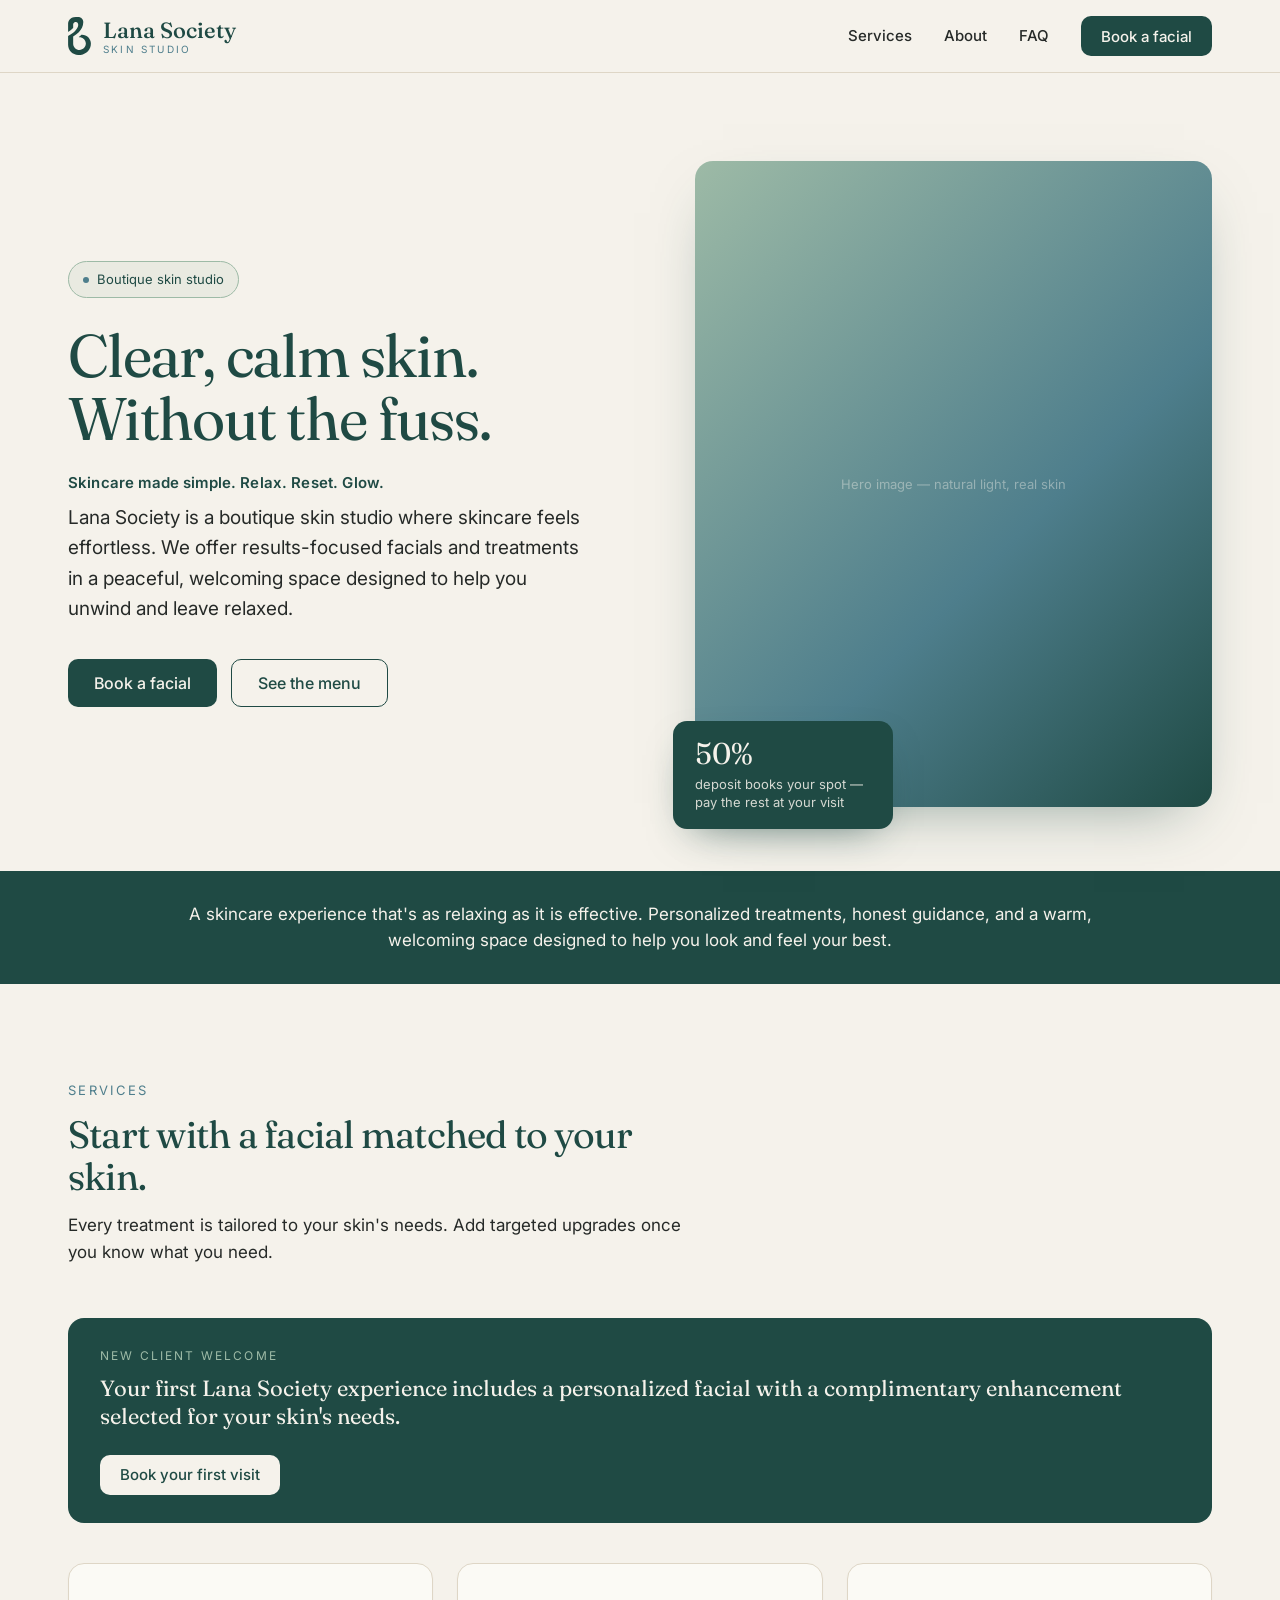
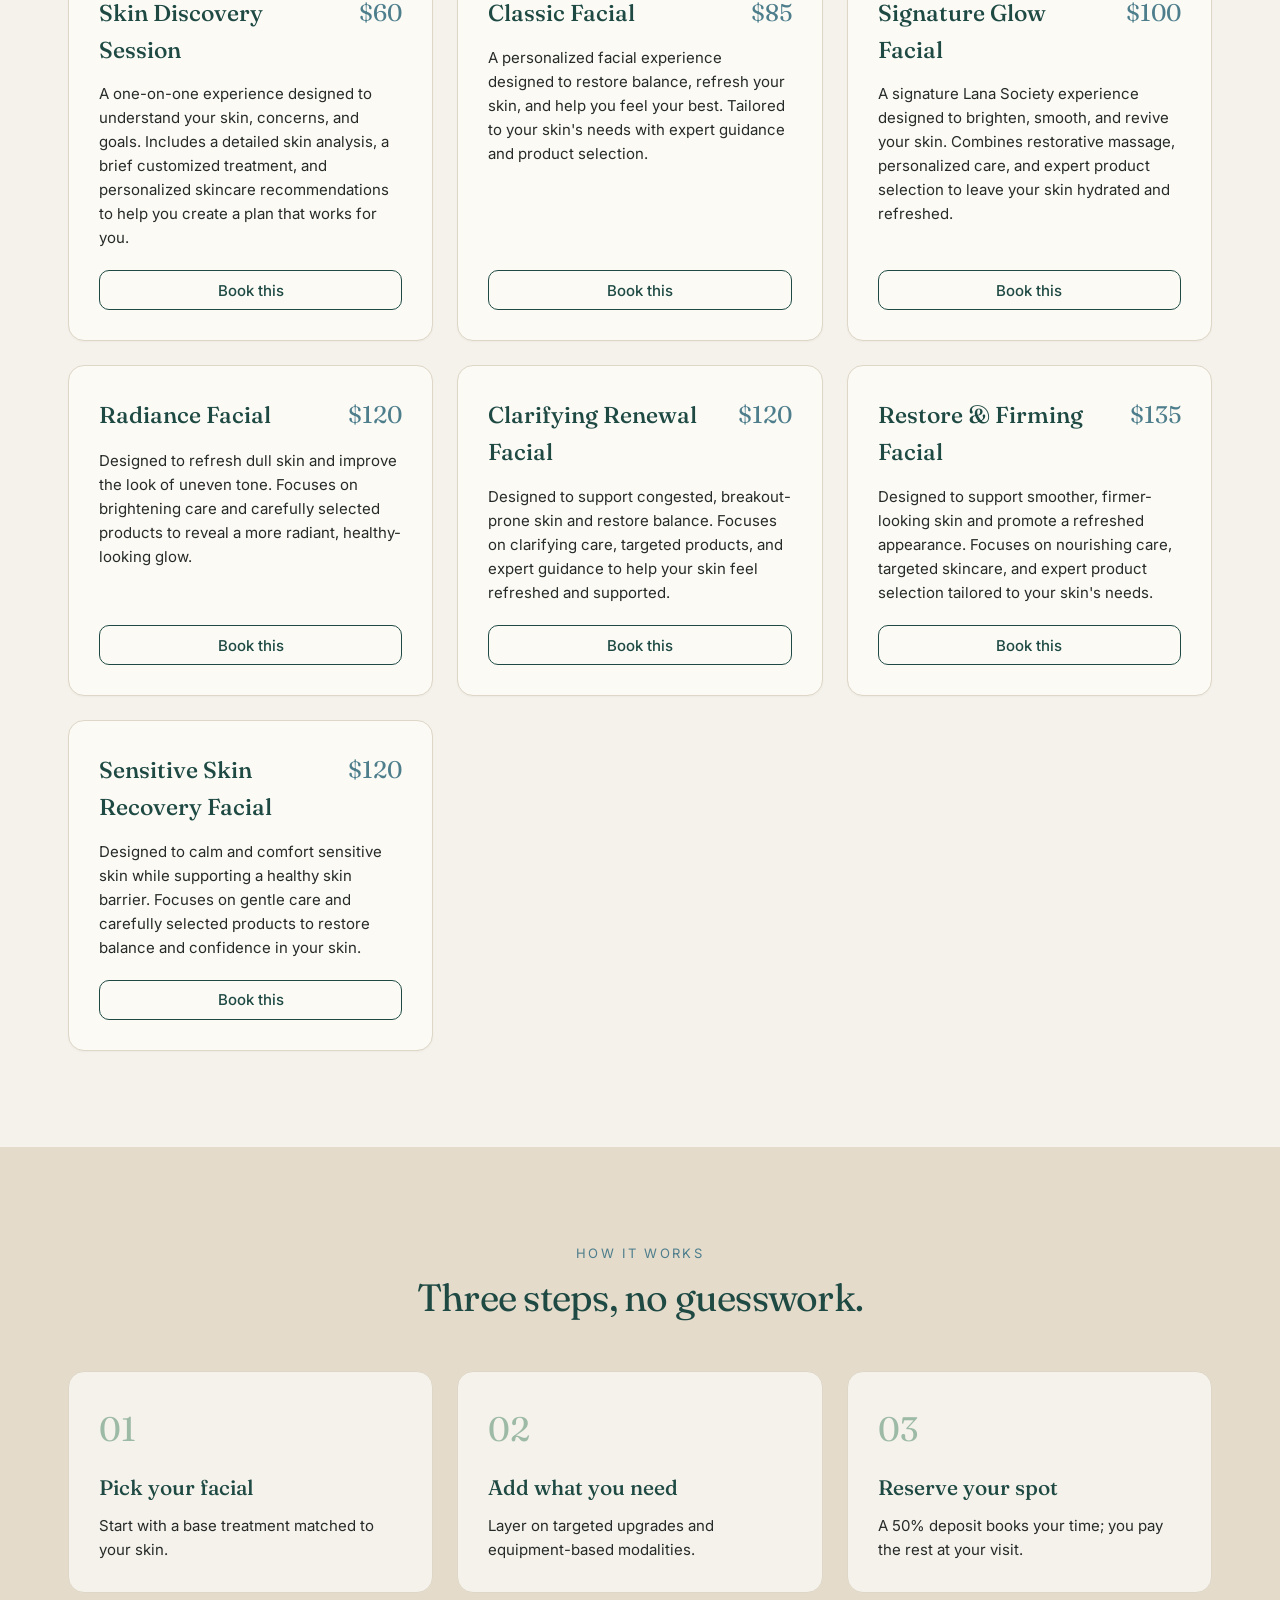
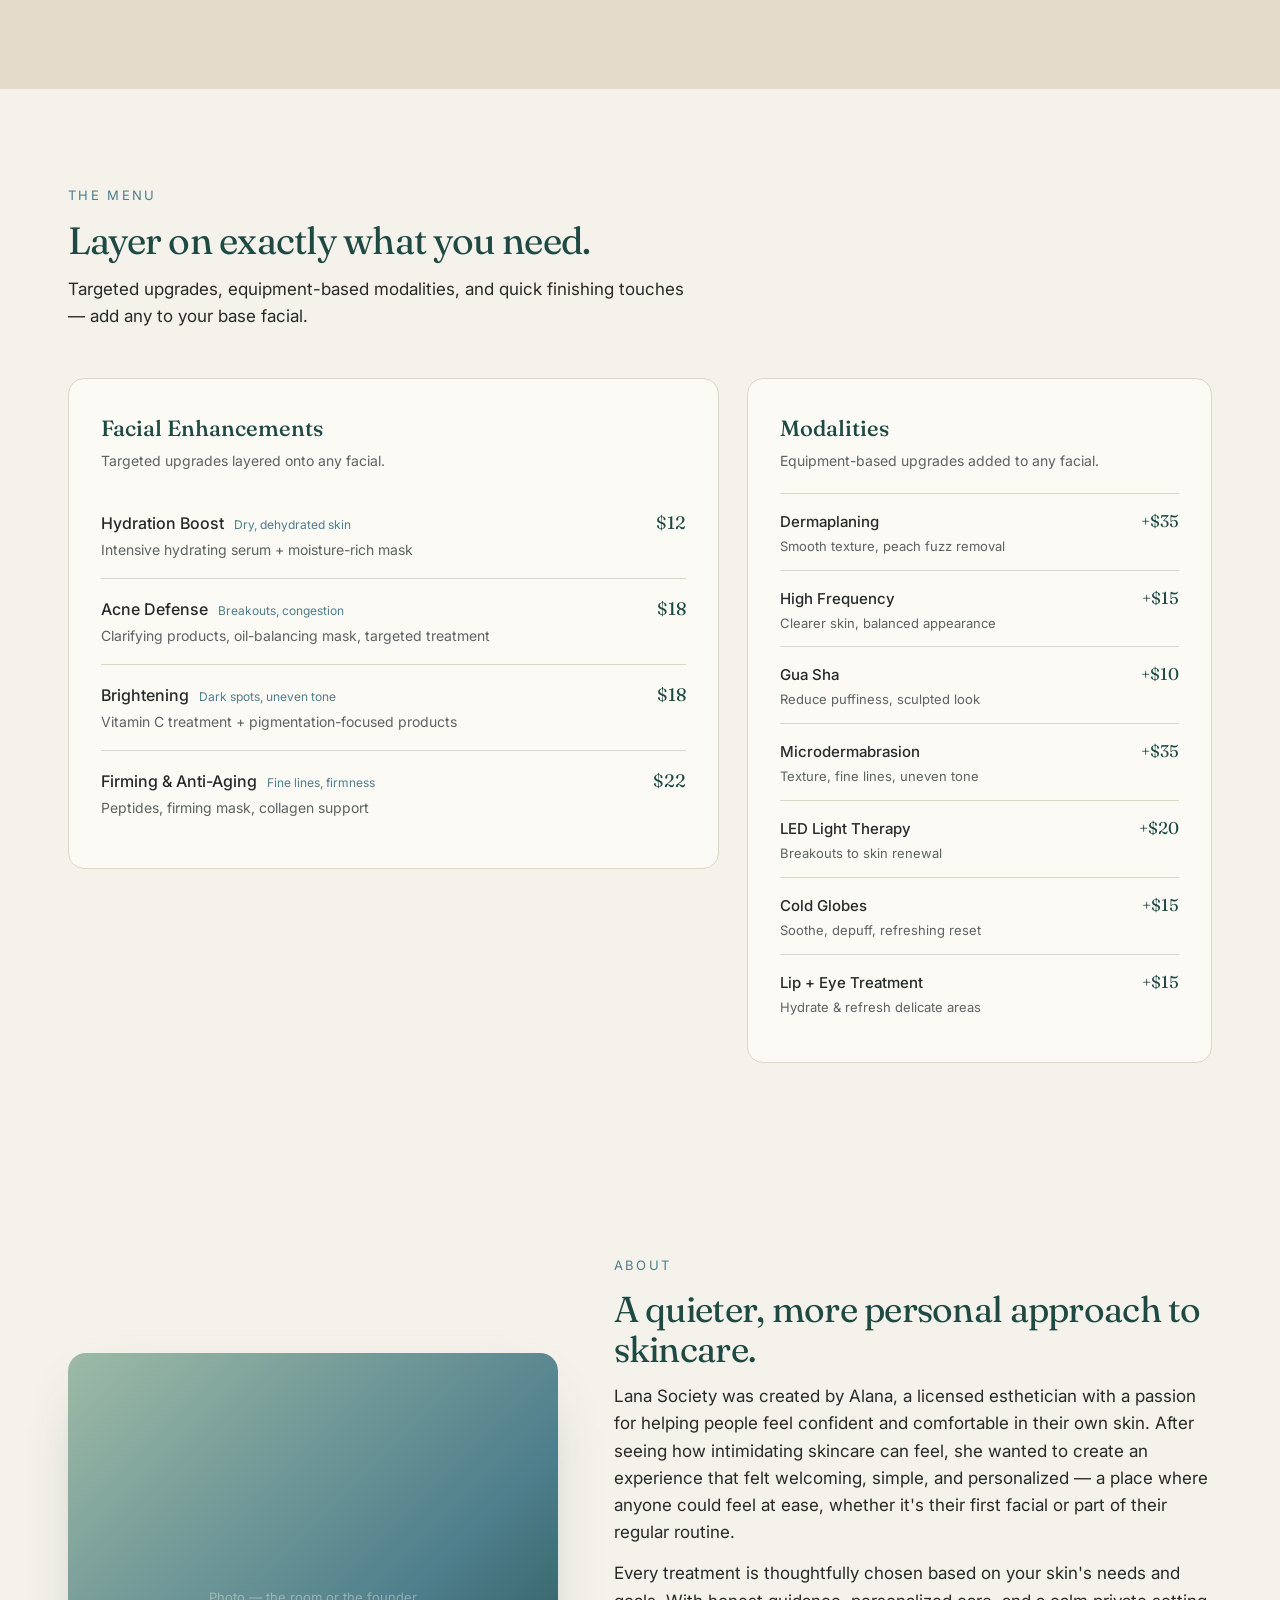
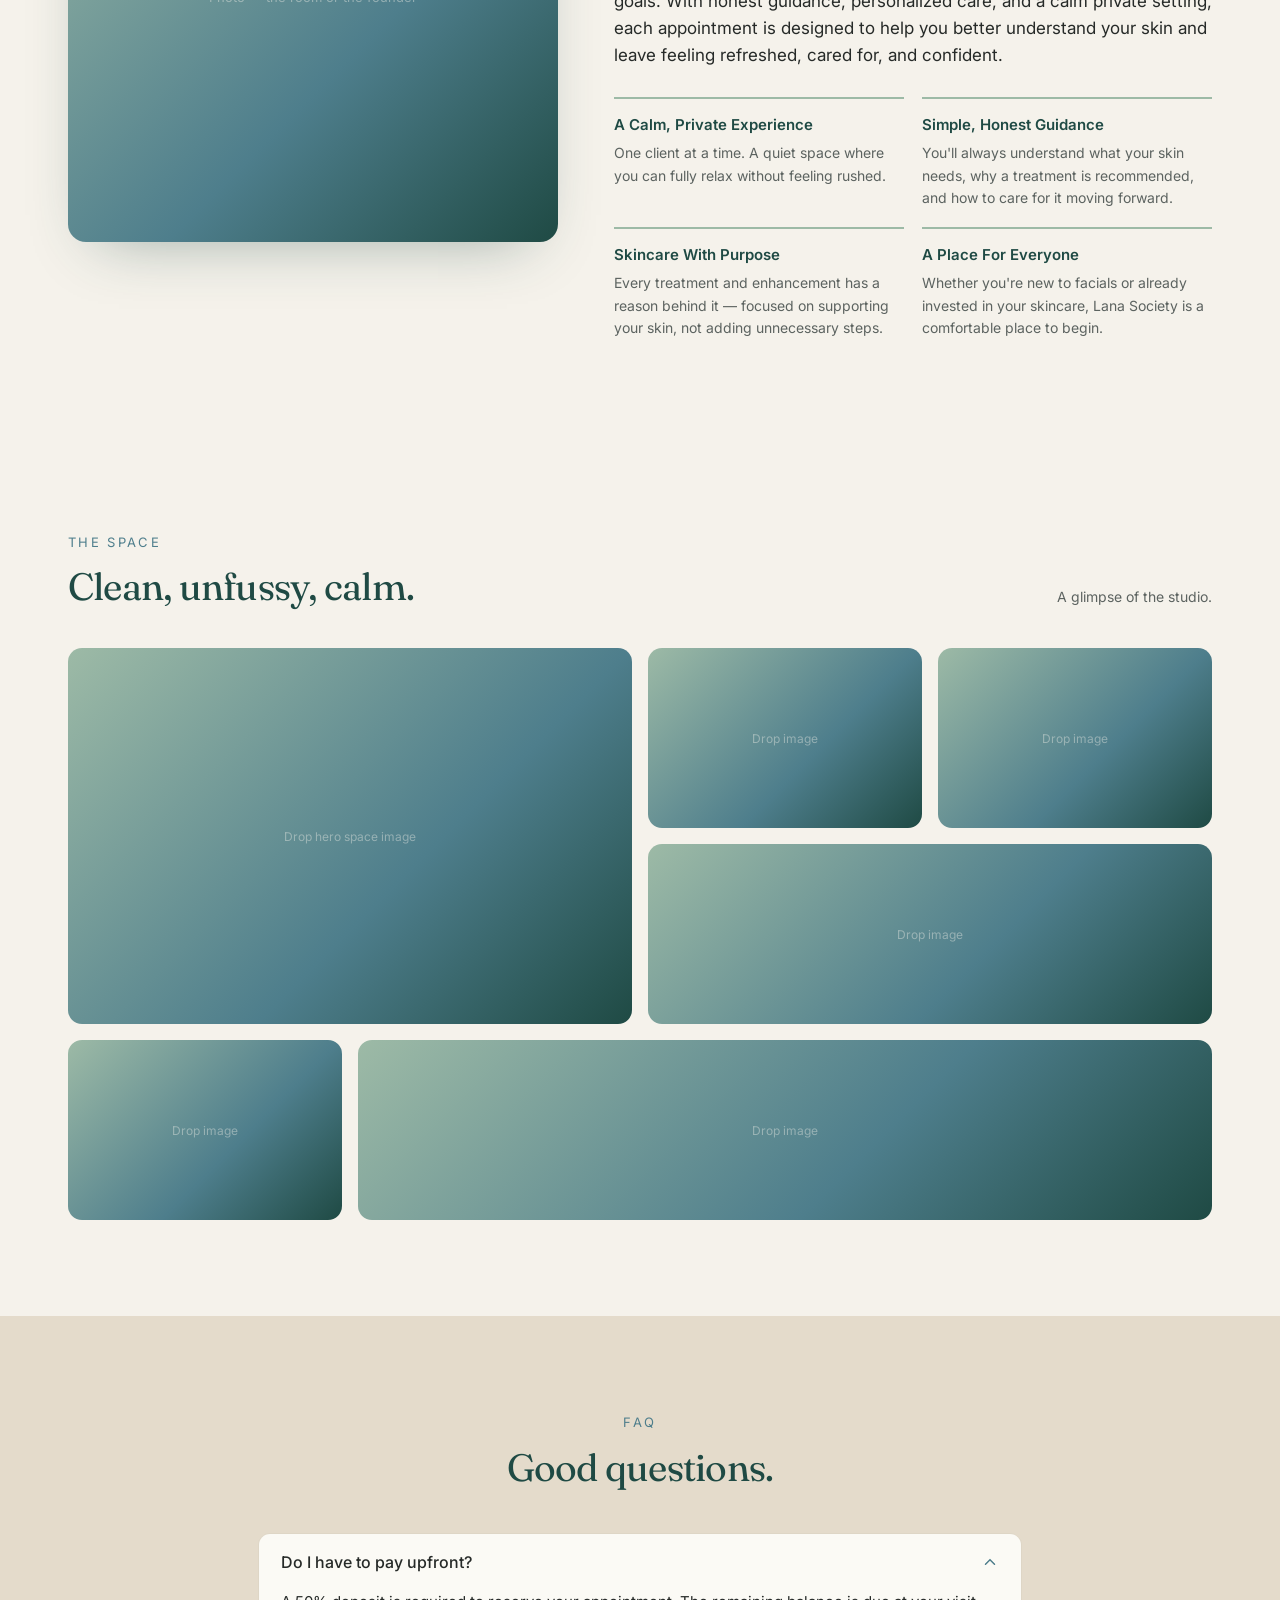
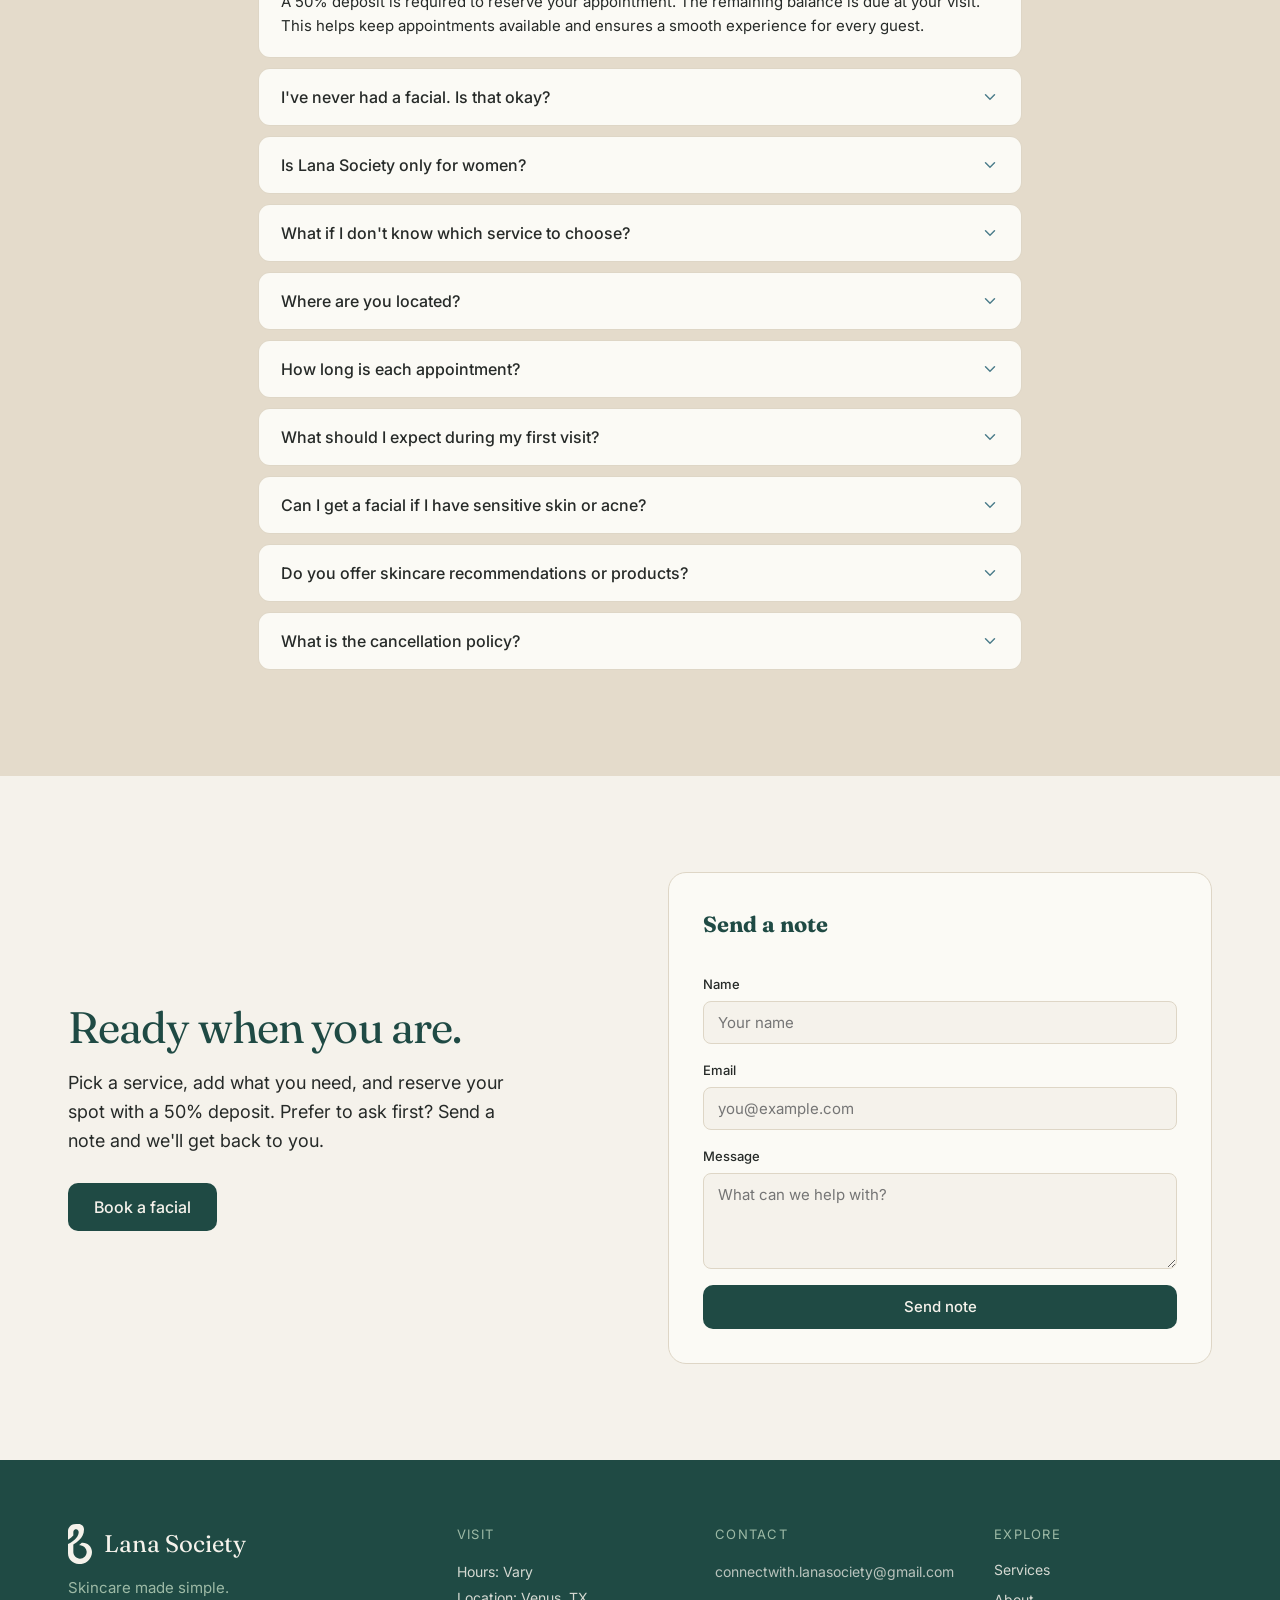
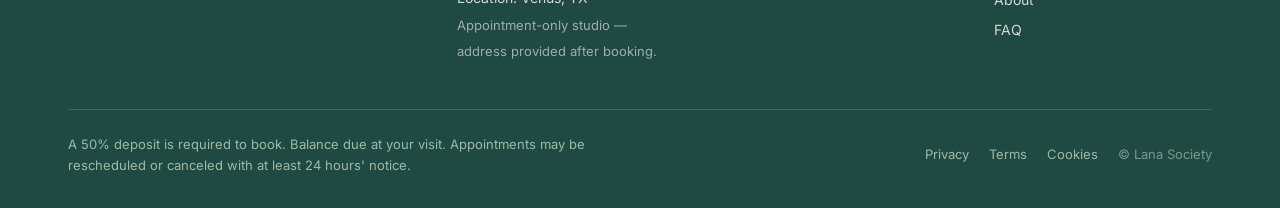
==== index.html @ 804c17ec "Remove all placeholder content and areas-we-serve section - Remove testimonials section (no real quo" ====
<!DOCTYPE html>
<html lang="en">
<head>
  <meta charset="utf-8">
  <meta name="viewport" content="width=device-width, initial-scale=1">
  <title>Lana Society — Skin Studio | Dallas, Waxahachie, Cedar Hill TX</title>
  <meta name="description" content="Boutique skin studio serving Dallas, Waxahachie, Duncanville, Cedar Hill, Midlothian and surrounding DFW communities. Straightforward facials and results-driven treatments in a calm, welcoming space.">
  <link rel="canonical" href="https://lanasociety.vercel.app/">

  <!-- Open Graph -->
  <meta property="og:type" content="website">
  <meta property="og:url" content="https://lanasociety.vercel.app/">
  <meta property="og:title" content="Lana Society — Skin Studio | Dallas · Waxahachie · Cedar Hill TX">
  <meta property="og:description" content="Boutique skin studio serving Dallas, Waxahachie, Duncanville, Cedar Hill, Midlothian and surrounding DFW communities. Straightforward facials and results-driven treatments.">
  <meta property="og:site_name" content="Lana Society">
  <meta property="og:locale" content="en_US">

  <!-- Twitter Card -->
  <meta name="twitter:card" content="summary">
  <meta name="twitter:title" content="Lana Society — Skin Studio | Dallas · Waxahachie TX">
  <meta name="twitter:description" content="Boutique skin studio serving Dallas, Waxahachie, Duncanville, Cedar Hill, Midlothian and surrounding DFW communities.">

  <!-- Geo -->
  <meta name="geo.region" content="US-TX">
  <meta name="geo.placename" content="Waxahachie, Texas">
  <meta name="geo.position" content="32.3868;-96.8486">
  <meta name="ICBM" content="32.3868, -96.8486">

  <!-- Local Business JSON-LD -->
  <script type="application/ld+json">
  {
    "@context": "https://schema.org",
    "@type": "BeautySalon",
    "name": "Lana Society",
    "description": "Boutique skin studio offering facials and results-driven skincare treatments.",
    "url": "https://lanasociety.vercel.app/",
    "image": "https://lanasociety.vercel.app/",
    "priceRange": "$$",
    "currenciesAccepted": "USD",
    "paymentAccepted": "Credit Card, Debit Card",
    "address": {
      "@type": "PostalAddress",
      "addressRegion": "TX",
      "addressCountry": "US"
    },
    "areaServed": [
      {"@type": "City", "name": "Waxahachie", "addressRegion": "TX"},
      {"@type": "City", "name": "Dallas", "addressRegion": "TX"},
      {"@type": "City", "name": "Duncanville", "addressRegion": "TX"},
      {"@type": "City", "name": "Cedar Hill", "addressRegion": "TX"},
      {"@type": "City", "name": "Midlothian", "addressRegion": "TX"},
      {"@type": "City", "name": "DeSoto", "addressRegion": "TX"},
      {"@type": "City", "name": "Lancaster", "addressRegion": "TX"},
      {"@type": "City", "name": "Mansfield", "addressRegion": "TX"},
      {"@type": "City", "name": "Ovilla", "addressRegion": "TX"},
      {"@type": "City", "name": "Maypearl", "addressRegion": "TX"},
      {"@type": "City", "name": "Ennis", "addressRegion": "TX"},
      {"@type": "City", "name": "Red Oak", "addressRegion": "TX"},
      {"@type": "City", "name": "Glenn Heights", "addressRegion": "TX"},
      {"@type": "City", "name": "Italy", "addressRegion": "TX"}
    ],
    "serviceType": [
      "Facial",
      "Chemical Peel",
      "Microneedling",
      "LED Light Therapy",
      "Dermaplaning",
      "Skincare Consultation"
    ]
  }
  </script>
  <link rel="icon" type="image/svg+xml" href="data:image/svg+xml,%3Csvg xmlns='http://www.w3.org/2000/svg' viewBox='0 0 72 120'%3E%3Cpath fill-rule='evenodd' clip-rule='evenodd' d='M44 56C43.4338 56 42.8738 56.0213 42.3164 56.0569C41.8978 56.0836 41.5058 56.2693 41.2071 56.5653C39.0702 58.6773 36.8018 60.6338 34.4684 62.44C33.7849 62.9698 34.1716 64.0658 35.0356 64.0231C36.3529 63.96 37.7049 64.0249 39.0809 64.2382C48.0996 65.6364 55.144 73.1396 55.9244 82.2338C56.9396 94.0747 47.6293 104 36 104C25.2996 104 16.5618 95.5964 16.0258 85.0293C16.0133 84.6871 16 84.3449 16 84V73.6684V61.4427C22.0284 57.9431 28.3067 53.5156 33.6916 48.0818C41.8551 39.8427 47.9609 29.288 48 16.1271C48.0258 7.26222 40.832 -0.00266593 31.9662 7.3389e-07C26.4098 0.00177851 21.712 0.432001 17.7733 1.09333C7.50578 2.81511 0 11.72 0 22.1298V46.0231C0 46.7262 0.778667 47.1591 1.368 46.7751C6.37511 43.5129 11.6036 39.464 15.7742 34.7573C15.9209 34.5929 16 34.3787 16 34.1582V24C16 22.8293 16.2578 21.7209 16.7093 20.7191C18.04 17.7671 21.1031 15.7636 24.6071 16.0222C28.8836 16.3387 32.0782 20.1253 31.9956 24.4133C31.9458 27.0169 31.4222 29.5236 30.5378 31.9262C27.9538 38.9467 22.2507 45.0649 16 50.0213C10.5004 54.3822 4.58489 57.8436 0 60.2311V69.1751V80V84V88C0 105.673 14.3271 120 32 120H36C37.3529 120 38.6862 119.919 40 119.773C57.9991 117.783 72 102.53 72 84C72 68.536 59.464 56 44 56' fill='%231F4A44'/%3E%3C/svg%3E">
  <link rel="apple-touch-icon" href="data:image/svg+xml,%3Csvg xmlns='http://www.w3.org/2000/svg' viewBox='0 0 72 120'%3E%3Cpath fill-rule='evenodd' clip-rule='evenodd' d='M44 56C43.4338 56 42.8738 56.0213 42.3164 56.0569C41.8978 56.0836 41.5058 56.2693 41.2071 56.5653C39.0702 58.6773 36.8018 60.6338 34.4684 62.44C33.7849 62.9698 34.1716 64.0658 35.0356 64.0231C36.3529 63.96 37.7049 64.0249 39.0809 64.2382C48.0996 65.6364 55.144 73.1396 55.9244 82.2338C56.9396 94.0747 47.6293 104 36 104C25.2996 104 16.5618 95.5964 16.0258 85.0293C16.0133 84.6871 16 84.3449 16 84V73.6684V61.4427C22.0284 57.9431 28.3067 53.5156 33.6916 48.0818C41.8551 39.8427 47.9609 29.288 48 16.1271C48.0258 7.26222 40.832 -0.00266593 31.9662 7.3389e-07C26.4098 0.00177851 21.712 0.432001 17.7733 1.09333C7.50578 2.81511 0 11.72 0 22.1298V46.0231C0 46.7262 0.778667 47.1591 1.368 46.7751C6.37511 43.5129 11.6036 39.464 15.7742 34.7573C15.9209 34.5929 16 34.3787 16 34.1582V24C16 22.8293 16.2578 21.7209 16.7093 20.7191C18.04 17.7671 21.1031 15.7636 24.6071 16.0222C28.8836 16.3387 32.0782 20.1253 31.9956 24.4133C31.9458 27.0169 31.4222 29.5236 30.5378 31.9262C27.9538 38.9467 22.2507 45.0649 16 50.0213C10.5004 54.3822 4.58489 57.8436 0 60.2311V69.1751V80V84V88C0 105.673 14.3271 120 32 120H36C37.3529 120 38.6862 119.919 40 119.773C57.9991 117.783 72 102.53 72 84C72 68.536 59.464 56 44 56' fill='%231F4A44'/%3E%3C/svg%3E">
  <link rel="preconnect" href="https://fonts.googleapis.com">
  <link rel="preconnect" href="https://fonts.gstatic.com" crossorigin>
  <link href="https://fonts.googleapis.com/css2?family=Fraunces:opsz,wght@9..144,400;9..144,500&family=Inter:wght@400;500;600&display=swap" rel="stylesheet">
  <style>
    :root {
      --pine: #1F4A44;
      --tide: #4E7E8C;
      --sage: #9DBAA6;
      --sand: #E4DBCB;
      --bone: #F5F2EB;
      --charcoal: #262A28;
      --muted: #ECE6D8;
      --muted-fg: #5C6360;
      --overlay: #FBFAF5;
      --border: #DED6C6;
      --font-serif: 'Fraunces', Georgia, serif;
    }
    *, *::before, *::after { box-sizing: border-box; }
    html { scroll-behavior: smooth; }
    html, body { margin: 0; padding: 0; }
    body {
      background: var(--bone);
      color: var(--charcoal);
      font-family: 'Inter', system-ui, sans-serif;
      -webkit-font-smoothing: antialiased;
      line-height: 1.6;
      overflow-x: hidden;
    }
    a { color: var(--tide); text-decoration: none; transition: color .15s; }
    a:hover { color: var(--pine); }
    ::selection { background: var(--sage); color: var(--pine); }
    img { max-width: 100%; }

    /* Reveal animation */
    .armed [data-reveal] {
      opacity: 0;
      transform: translateY(28px);
      transition: opacity .8s cubic-bezier(.4,0,.2,1), transform .8s cubic-bezier(.4,0,.2,1);
    }
    .armed [data-reveal].revealed { opacity: 1; transform: none; }
    @media (prefers-reduced-motion: reduce) {
      .armed [data-reveal] { opacity: 1 !important; transform: none !important; transition: none !important; }
    }

    /* Nav */
    #cv-nav {
      position: sticky; top: 0; z-index: 50;
      background: rgba(245,242,235,.88);
      backdrop-filter: blur(10px);
      -webkit-backdrop-filter: blur(10px);
      border-bottom: 1px solid var(--border);
      transition: box-shadow .3s;
    }
    #cv-nav nav {
      max-width: 1200px; margin: 0 auto;
      padding: 16px 28px;
      display: flex; align-items: center; justify-content: space-between; gap: 24px;
    }
    .nav-logo {
      display: flex; align-items: center; gap: 12px; color: var(--pine);
    }
    .nav-logo-text { display: flex; flex-direction: column; line-height: 1; }
    .nav-logo-name { font-family: var(--font-serif); font-weight: 500; font-size: 22px; color: var(--pine); }
    .nav-logo-sub { font-size: 10px; letter-spacing: .22em; text-transform: uppercase; color: var(--tide); margin-top: 3px; }
    .nav-links { display: flex; align-items: center; gap: 32px; }
    .nav-links a { color: var(--charcoal); font-size: 15px; font-weight: 500; }
    .nav-links a:hover { color: var(--pine); }
    .btn-burger {
      display: none; align-items: center; justify-content: center;
      width: 44px; height: 44px;
      background: transparent; border: 1px solid var(--border); border-radius: 10px;
      cursor: pointer; color: var(--pine);
    }
    #mobile-menu {
      display: none;
      border-top: 1px solid var(--border);
      background: var(--bone);
      padding: 16px 28px 24px;
      flex-direction: column; gap: 4px;
    }
    #mobile-menu.open { display: flex; }
    #mobile-menu a {
      color: var(--charcoal); font-size: 16px; font-weight: 500;
      padding: 12px 0; border-bottom: 1px solid var(--border);
    }
    #mobile-menu .mobile-book { margin-top: 14px; }

    /* Buttons */
    .btn {
      display: inline-flex; align-items: center; justify-content: center;
      gap: 8px; cursor: pointer; border: none;
      font-family: 'Inter', system-ui, sans-serif;
      font-weight: 500; font-size: 15px;
      border-radius: 10px; padding: 0 20px; height: 40px;
      transition: opacity .15s, background .15s, box-shadow .15s;
      white-space: nowrap;
    }
    .btn:hover { opacity: .88; }
    .btn-primary { background: var(--pine); color: var(--bone); }
    .btn-outline {
      background: transparent; color: var(--pine);
      border: 1.5px solid var(--pine);
    }
    .btn-outline:hover { background: rgba(31,74,68,.06); opacity: 1; }
    .btn-lg { height: 48px; font-size: 16px; padding: 0 26px; }
    .btn-full { width: 100%; }

    /* Sections */
    .sec { max-width: 1200px; margin: 0 auto; padding: 96px 28px; }
    .sec-label { font-size: 13px; letter-spacing: .18em; text-transform: uppercase; color: var(--tide); margin-bottom: 14px; }
    .sec-h2 {
      font-family: var(--font-serif); font-weight: 400; font-size: 38px;
      line-height: 1.1; letter-spacing: -.02em; color: var(--pine); margin: 0 0 14px;
    }

    /* Hero */
    .hero { max-width: 1200px; margin: 0 auto; padding: 88px 28px 64px; }
    .hero-grid { display: grid; grid-template-columns: 1.05fr .95fr; gap: 56px; align-items: center; }
    .hero h1 {
      font-family: var(--font-serif); font-weight: 400; font-size: 60px;
      line-height: 1.04; letter-spacing: -.02em; color: var(--pine);
      margin: 0 0 22px;
    }
    .hero-badge {
      display: inline-flex; align-items: center; gap: 8px;
      padding: 7px 14px; border: 1px solid var(--sage); border-radius: 999px;
      font-size: 13px; color: var(--pine); background: rgba(157,186,166,.14);
      margin-bottom: 26px;
    }
    .hero-badge span { width: 6px; height: 6px; border-radius: 50%; background: var(--tide); }
    .hero p { font-size: 19px; line-height: 1.6; color: var(--charcoal); max-width: 520px; margin: 0 0 34px; }
    .hero-btns { display: flex; flex-wrap: wrap; gap: 14px; }
    .hero-img-wrap {
      position: relative; width: 100%; aspect-ratio: 4/5;
      border-radius: 18px; overflow: hidden;
      box-shadow: 0 24px 60px -28px rgba(31,74,68,.5);
    }
    .hero-callout {
      position: absolute; bottom: -22px; left: -22px;
      background: var(--pine); color: var(--bone);
      padding: 18px 22px; border-radius: 14px; max-width: 220px;
      box-shadow: 0 16px 40px -18px rgba(31,74,68,.6);
    }
    .hero-callout .num { font-family: var(--font-serif); font-size: 30px; line-height: 1; }
    .hero-callout .txt { font-size: 13px; opacity: .85; margin-top: 6px; line-height: 1.4; }

    /* Image placeholder */
    .img-placeholder {
      width: 100%; height: 100%;
      background: linear-gradient(135deg, var(--sage) 0%, var(--tide) 60%, var(--pine) 100%);
      display: flex; align-items: center; justify-content: center;
      color: rgba(245,242,235,.4); font-size: 13px; text-align: center; padding: 20px;
    }

    /* Positioning strip */
    .position-strip { background: var(--pine); color: var(--bone); }
    .position-strip p {
      max-width: 1000px; margin: 0 auto; padding: 30px 28px;
      font-size: 17px; line-height: 1.55; text-align: center;
    }

    /* Cards */
    .card {
      display: flex; flex-direction: column;
      background: var(--overlay); border: 1px solid var(--border);
      border-radius: 16px; padding: 30px;
      box-shadow: 0 1px 2px rgba(38,42,40,.04);
    }
    .card-head { display: flex; align-items: baseline; justify-content: space-between; gap: 12px; margin-bottom: 14px; }
    .card-name { font-family: var(--font-serif); font-weight: 500; font-size: 23px; color: var(--pine); margin: 0; }
    .card-price { font-family: var(--font-serif); font-size: 24px; color: var(--tide); white-space: nowrap; }
    .card p { font-size: 15px; color: var(--charcoal); margin: 0 0 20px; flex: 1; }
    .card-tag {
      display: inline-flex; align-self: flex-start;
      font-size: 13px; color: var(--pine);
      background: rgba(157,186,166,.2); border: 1px solid var(--sage);
      border-radius: 999px; padding: 6px 12px; margin-bottom: 22px;
    }
    .g3 { display: grid; grid-template-columns: repeat(3,1fr); gap: 24px; }
    .g2 { display: grid; grid-template-columns: 1fr 1fr; gap: 18px; }

    /* Steps */
    .step-num { font-family: var(--font-serif); font-size: 34px; color: var(--sage); margin-bottom: 14px; }
    .step-title { font-family: var(--font-serif); font-weight: 500; font-size: 21px; color: var(--pine); margin: 0 0 10px; }
    .step-body { font-size: 15px; color: var(--charcoal); margin: 0; }

    /* Menu */
    .menu-grid { display: grid; grid-template-columns: 1.4fr 1fr; gap: 28px; align-items: start; }
    .menu-panel { background: var(--overlay); border: 1px solid var(--border); border-radius: 16px; padding: 32px; }
    .menu-panel h3 { font-family: var(--font-serif); font-weight: 500; font-size: 22px; color: var(--pine); margin: 0 0 4px; }
    .menu-panel .sub { font-size: 14px; color: var(--muted-fg); margin: 0 0 20px; }
    .menu-row {
      display: flex; gap: 16px; justify-content: space-between;
      align-items: baseline; padding: 16px 0; border-top: 1px solid var(--border);
    }
    .menu-row:first-of-type { border-top: none; }
    .menu-row-name { font-weight: 500; font-size: 16px; color: var(--charcoal); }
    .menu-row-tag { font-size: 12px; color: var(--tide); }
    .menu-row-desc { font-size: 14px; color: var(--muted-fg); margin-top: 3px; }
    .menu-row-price { font-family: var(--font-serif); font-size: 18px; color: var(--pine); white-space: nowrap; }
    .mod-row { display: flex; gap: 12px; justify-content: space-between; align-items: baseline; padding: 13px 0; border-top: 1px solid var(--border); }
    .mod-name { font-weight: 500; font-size: 15px; color: var(--charcoal); }
    .mod-helps { font-size: 13px; color: var(--muted-fg); margin-top: 2px; }
    .mod-price { font-family: var(--font-serif); font-size: 17px; color: var(--pine); white-space: nowrap; }
    .addons-panel { background: var(--pine); border-radius: 16px; padding: 32px; color: var(--bone); }
    .addons-panel h3 { font-family: var(--font-serif); font-weight: 500; font-size: 22px; color: var(--bone); margin: 0 0 16px; }
    .addon-row { display: flex; justify-content: space-between; align-items: baseline; padding: 10px 0; border-top: 1px solid rgba(245,242,235,.16); font-size: 15px; }
    .addon-row:first-of-type { border-top: none; }
    .addon-name { color: var(--bone); }
    .addon-price { font-family: var(--font-serif); color: var(--sage); white-space: nowrap; }

    /* Plans */
    .plan-card { display: flex; flex-direction: column; background: var(--bone); border: 1px solid var(--border); border-radius: 16px; padding: 30px; }
    .plan-head { display: flex; justify-content: space-between; align-items: flex-start; gap: 10px; margin-bottom: 8px; }
    .plan-name { font-family: var(--font-serif); font-weight: 500; font-size: 21px; color: var(--pine); margin: 0; }
    .plan-save { font-size: 12px; font-weight: 500; color: var(--pine); background: rgba(157,186,166,.25); border-radius: 999px; padding: 5px 10px; white-space: nowrap; }
    .plan-price { font-family: var(--font-serif); font-size: 30px; color: var(--tide); margin-bottom: 4px; }
    .plan-meta { font-size: 13px; color: var(--muted-fg); margin-bottom: 16px; }
    .plan-desc { font-size: 15px; color: var(--charcoal); margin: 0 0 22px; flex: 1; }

    /* About */
    .about-grid { display: grid; grid-template-columns: .9fr 1.1fr; gap: 56px; align-items: center; }
    .about-img {
      position: relative; width: 100%; aspect-ratio: 1/1;
      border-radius: 18px; overflow: hidden;
      box-shadow: 0 24px 60px -30px rgba(31,74,68,.45);
    }
    .about-diff { border-top: 2px solid var(--sage); padding-top: 14px; }
    .about-diff-title { font-weight: 600; font-size: 15px; color: var(--pine); margin-bottom: 5px; }
    .about-diff-body { font-size: 14px; color: var(--muted-fg); }

    /* Testimonials */
    .testimonials-wrap { background: var(--pine); }
    .testimonials { max-width: 900px; margin: 0 auto; padding: 96px 28px; text-align: center; }
    .testimonials-label { font-size: 13px; letter-spacing: .18em; text-transform: uppercase; color: var(--sage); margin-bottom: 32px; }
    .testimonials blockquote {
      font-family: var(--font-serif); font-weight: 400; font-size: 30px;
      line-height: 1.35; color: var(--bone); margin: 0 0 26px;
      transition: opacity .4s;
    }
    .testimonials-author { font-size: 15px; color: var(--sage); }
    .testimonials-dots { display: flex; gap: 10px; justify-content: center; margin-top: 36px; }
    .testimonials-dots button {
      width: 9px; height: 9px; border-radius: 50%; border: none; cursor: pointer; padding: 0;
      background: rgba(245,242,235,.35); transition: background .3s, width .3s;
    }
    .testimonials-dots button.active { background: var(--bone); width: 26px; border-radius: 99px; }

    /* Gallery */
    .gallery-grid {
      display: grid; grid-template-columns: repeat(4,1fr);
      grid-auto-rows: 180px; gap: 16px;
    }
    .gallery-tile {
      position: relative; border-radius: 14px; overflow: hidden;
      cursor: pointer; background: var(--muted);
    }
    .gallery-tile .img-placeholder { font-size: 12px; }

    /* FAQ */
    .faq-item { border: 1px solid var(--border); border-radius: 12px; overflow: hidden; margin-bottom: 10px; }
    .faq-trigger {
      width: 100%; text-align: left; padding: 18px 22px;
      font-size: 16px; font-weight: 500; color: var(--charcoal);
      background: var(--overlay); border: none; cursor: pointer;
      display: flex; justify-content: space-between; align-items: center; gap: 12px;
      font-family: 'Inter', system-ui, sans-serif;
      transition: background .15s;
    }
    .faq-trigger:hover { background: var(--muted); }
    .faq-trigger svg { flex-shrink: 0; color: var(--tide); transition: transform .25s; }
    .faq-item.open .faq-trigger svg { transform: rotate(180deg); }
    .faq-body { display: none; padding: 0 22px 18px; font-size: 15px; color: var(--charcoal); line-height: 1.65; background: var(--overlay); }
    .faq-item.open .faq-body { display: block; }

    /* Contact */
    .contact-grid { display: grid; grid-template-columns: 1fr 1fr; gap: 56px; align-items: center; }
    .contact-form-wrap { background: var(--overlay); border: 1px solid var(--border); border-radius: 18px; padding: 34px; }
    .contact-form-wrap h3 { font-family: var(--font-serif); font-size: 22px; color: var(--pine); margin: 0 0 16px; }
    .contact-success { text-align: center; padding: 24px 0; }
    .success-icon {
      width: 52px; height: 52px; border-radius: 50%;
      background: rgba(157,186,166,.3); display: flex; align-items: center;
      justify-content: center; margin: 0 auto 16px;
    }
    .contact-success h3 { font-family: var(--font-serif); font-size: 22px; color: var(--pine); margin: 0 0 8px; }
    .contact-success p { font-size: 15px; color: var(--muted-fg); margin: 0; }

    /* Form elements */
    .form-group { display: flex; flex-direction: column; gap: 16px; }
    .form-row { display: grid; grid-template-columns: 1fr 1fr; gap: 14px; }
    .field { display: flex; flex-direction: column; gap: 6px; }
    .field label { font-size: 13px; font-weight: 500; color: var(--charcoal); }
    .field input, .field select, .field textarea {
      width: 100%; padding: 11px 14px;
      border: 1.5px solid var(--border); border-radius: 8px;
      background: var(--bone); color: var(--charcoal);
      font-family: 'Inter', system-ui, sans-serif; font-size: 15px;
      transition: border-color .15s;
      outline: none;
    }
    .field input:focus, .field select:focus, .field textarea:focus { border-color: var(--tide); }
    .field textarea { resize: vertical; min-height: 96px; }
    .field select { cursor: pointer; appearance: none;
      background-image: url("data:image/svg+xml,%3Csvg xmlns='http://www.w3.org/2000/svg' width='16' height='16' viewBox='0 0 24 24' fill='none' stroke='%235C6360' stroke-width='2' stroke-linecap='round'%3E%3Cpath d='m6 9 6 6 6-6'/%3E%3C/svg%3E");
      background-repeat: no-repeat; background-position: right 12px center; padding-right: 38px;
    }
    .form-note { background: var(--muted); border-radius: 10px; padding: 14px 16px; font-size: 13px; color: var(--muted-fg); line-height: 1.5; }
    .form-error { font-size: 13px; color: #b23b3b; }
    .form-actions { display: flex; gap: 12px; justify-content: flex-end; margin-top: 4px; }
    .hidden { display: none !important; }

    /* Modal / Dialog */
    .modal-backdrop {
      display: none; position: fixed; inset: 0; z-index: 200;
      background: rgba(38,42,40,.6); backdrop-filter: blur(4px);
      -webkit-backdrop-filter: blur(4px);
      align-items: center; justify-content: center; padding: 24px;
    }
    .modal-backdrop.open { display: flex; }
    .modal {
      background: var(--overlay); border-radius: 18px;
      width: 100%; max-width: 540px; max-height: 90vh; overflow-y: auto;
      padding: 32px; position: relative;
      box-shadow: 0 24px 80px -20px rgba(38,42,40,.4);
    }
    .modal-close {
      position: absolute; top: 18px; right: 18px;
      width: 34px; height: 34px; border-radius: 50%;
      border: 1px solid var(--border); background: transparent;
      display: flex; align-items: center; justify-content: center;
      cursor: pointer; color: var(--muted-fg);
    }
    .modal-close:hover { background: var(--muted); }
    .modal h2 { font-family: var(--font-serif); font-size: 24px; color: var(--pine); margin: 0 0 4px; }
    .modal-desc { font-size: 14px; color: var(--muted-fg); margin: 0 0 22px; }
    .booking-success { text-align: center; padding: 20px 0 8px; }
    .booking-success-icon {
      width: 56px; height: 56px; border-radius: 50%;
      background: rgba(157,186,166,.3); display: flex; align-items: center;
      justify-content: center; margin: 0 auto 18px;
    }
    .booking-success h3 { font-family: var(--font-serif); font-size: 24px; color: var(--pine); margin: 0 0 10px; }
    .booking-success p { font-size: 15px; color: var(--muted-fg); margin: 0 0 24px; max-width: 380px; margin-left: auto; margin-right: auto; }

    /* Lightbox */
    .lightbox {
      display: none; position: fixed; inset: 0; z-index: 300;
      background: rgba(31,42,40,.82); backdrop-filter: blur(6px);
      -webkit-backdrop-filter: blur(6px);
      align-items: center; justify-content: center; padding: 32px;
    }
    .lightbox.open { display: flex; }
    .lightbox-close {
      position: absolute; top: 24px; right: 24px;
      width: 44px; height: 44px; border-radius: 50%;
      border: none; background: rgba(245,242,235,.14);
      color: var(--bone); cursor: pointer;
      display: flex; align-items: center; justify-content: center;
    }
    .lightbox img { max-width: min(920px, 90vw); max-height: 82vh; border-radius: 14px; object-fit: contain; box-shadow: 0 30px 80px -20px rgba(0,0,0,.6); }
    .lightbox-empty { text-align: center; color: var(--sage); font-size: 16px; max-width: 320px; }

    /* Footer */
    footer { background: var(--pine); color: var(--bone); }
    .footer-inner { max-width: 1200px; margin: 0 auto; padding: 64px 28px 32px; }
    .footer-cols { display: grid; grid-template-columns: 1.6fr 1fr 1fr 1fr; gap: 40px; }
    .footer-brand-name { font-family: var(--font-serif); font-size: 24px; color: var(--bone); }
    .footer-tagline { font-size: 15px; color: var(--sage); margin: 4px 0 0; max-width: 260px; }
    .footer-col-label { font-size: 13px; letter-spacing: .1em; text-transform: uppercase; color: var(--sage); margin-bottom: 14px; }
    .footer-col-body { font-size: 14px; line-height: 1.9; color: var(--bone); opacity: .85; }
    .footer-col-links { display: flex; flex-direction: column; gap: 8px; font-size: 14px; }
    .footer-col-links a { color: var(--bone); opacity: .85; }
    .footer-col-links a:hover { opacity: 1; color: var(--bone); }
    .footer-bottom { border-top: 1px solid rgba(245,242,235,.16); margin-top: 44px; padding-top: 24px; display: flex; flex-wrap: wrap; gap: 16px 28px; justify-content: space-between; align-items: center; }
    .footer-small { font-size: 13px; color: var(--sage); margin: 0; max-width: 560px; }
    .footer-legal { display: flex; flex-wrap: wrap; gap: 8px 20px; align-items: center; font-size: 13px; }
    .footer-legal a { color: var(--sage); }
    .footer-legal a:hover { color: var(--bone); }
    .footer-legal span { color: var(--sage); opacity: .7; }

    /* Responsive */
    @media (max-width: 880px) {
      .nav-links { display: none; }
      .btn-burger { display: inline-flex; }
      .hero-grid { grid-template-columns: 1fr; gap: 36px; }
      .hero h1 { font-size: 44px; }
      .g3 { grid-template-columns: 1fr; }
      .g2 { grid-template-columns: 1fr; }
      .about-grid { grid-template-columns: 1fr; }
      .sec { padding: 68px 22px; }
      .menu-grid { grid-template-columns: 1fr; }
      .footer-cols { grid-template-columns: 1fr 1fr; }
      .contact-grid { grid-template-columns: 1fr; }
      .form-row { grid-template-columns: 1fr; }
      .hero { padding: 60px 22px 44px; }
      .testimonials blockquote { font-size: 22px; }
    }
  </style>
</head>
<body>

  <!-- ===== NAV ===== -->
  <header id="cv-nav">
    <nav>
      <a href="#top" class="nav-logo" onclick="scrollTop(event)">
        <svg width="23" height="38" viewBox="0 0 72 120" fill="none" aria-hidden="true">
          <path fill-rule="evenodd" clip-rule="evenodd" d="M44 56C43.4338 56 42.8738 56.0213 42.3164 56.0569C41.8978 56.0836 41.5058 56.2693 41.2071 56.5653C39.0702 58.6773 36.8018 60.6338 34.4684 62.44C33.7849 62.9698 34.1716 64.0658 35.0356 64.0231C36.3529 63.96 37.7049 64.0249 39.0809 64.2382C48.0996 65.6364 55.144 73.1396 55.9244 82.2338C56.9396 94.0747 47.6293 104 36 104C25.2996 104 16.5618 95.5964 16.0258 85.0293C16.0133 84.6871 16 84.3449 16 84V73.6684V61.4427C22.0284 57.9431 28.3067 53.5156 33.6916 48.0818C41.8551 39.8427 47.9609 29.288 48 16.1271C48.0258 7.26222 40.832 -0.00266593 31.9662 7.3389e-07C26.4098 0.00177851 21.712 0.432001 17.7733 1.09333C7.50578 2.81511 0 11.72 0 22.1298V46.0231C0 46.7262 0.778667 47.1591 1.368 46.7751C6.37511 43.5129 11.6036 39.464 15.7742 34.7573C15.9209 34.5929 16 34.3787 16 34.1582V24C16 22.8293 16.2578 21.7209 16.7093 20.7191C18.04 17.7671 21.1031 15.7636 24.6071 16.0222C28.8836 16.3387 32.0782 20.1253 31.9956 24.4133C31.9458 27.0169 31.4222 29.5236 30.5378 31.9262C27.9538 38.9467 22.2507 45.0649 16 50.0213C10.5004 54.3822 4.58489 57.8436 0 60.2311V69.1751V80V84V88C0 105.673 14.3271 120 32 120H36C37.3529 120 38.6862 119.919 40 119.773C57.9991 117.783 72 102.53 72 84C72 68.536 59.464 56 44 56" fill="#1F4A44"/>
        </svg>
        <span class="nav-logo-text">
          <span class="nav-logo-name">Lana Society</span>
          <span class="nav-logo-sub">skin studio</span>
        </span>
      </a>
      <div class="nav-links">
        <a href="#services" onclick="navTo(event,'services')">Services</a>
        <a href="#about" onclick="navTo(event,'about')">About</a>
        <a href="#faq" onclick="navTo(event,'faq')">FAQ</a>
        <button class="btn btn-primary" onclick="openBooking()">Book a facial</button>
      </div>
      <button class="btn-burger" aria-label="Menu" onclick="toggleMenu()">
        <svg width="20" height="20" viewBox="0 0 24 24" fill="none" stroke="currentColor" stroke-width="2" stroke-linecap="round"><path d="M4 7h16M4 12h16M4 17h16"/></svg>
      </button>
    </nav>
    <div id="mobile-menu">
      <a href="#services" onclick="navTo(event,'services')">Services</a>
      <a href="#about" onclick="navTo(event,'about')">About</a>
      <a href="#faq" onclick="navTo(event,'faq')">FAQ</a>
      <div class="mobile-book">
        <button class="btn btn-primary btn-full" style="height:44px;font-size:16px;" onclick="openBooking()">Book a facial</button>
      </div>
    </div>
  </header>

  <span id="top"></span>

  <!-- ===== HERO ===== -->
  <div class="hero">
    <div class="hero-grid">
      <div>
        <div class="hero-badge" data-reveal>
          <span></span>Boutique skin studio
        </div>
        <h1 data-reveal>Clear, calm skin.<br>Without the fuss.</h1>
        <p data-reveal style="font-size:15px;font-weight:600;color:var(--pine);margin:0 0 8px;letter-spacing:.01em;">Skincare made simple. Relax. Reset. Glow.</p>
        <p data-reveal>Lana Society is a boutique skin studio where skincare feels effortless. We offer results-focused facials and treatments in a peaceful, welcoming space designed to help you unwind and leave relaxed.</p>
        <div class="hero-btns" data-reveal>
          <button class="btn btn-primary btn-lg" onclick="openBooking()">Book a facial</button>
          <button class="btn btn-outline btn-lg" onclick="scrollToId('services')">See the menu</button>
        </div>
      </div>
      <div data-reveal style="position:relative;">
        <div class="hero-img-wrap">
          <div class="img-placeholder">Hero image — natural light, real skin</div>
        </div>
        <div class="hero-callout">
          <div class="num">50%</div>
          <div class="txt">deposit books your spot — pay the rest at your visit</div>
        </div>
      </div>
    </div>
  </div>

  <!-- ===== POSITIONING STRIP ===== -->
  <div class="position-strip">
    <p data-reveal>A skincare experience that's as relaxing as it is effective. Personalized treatments, honest guidance, and a warm, welcoming space designed to help you look and feel your best.</p>
  </div>

  <!-- ===== SERVICES ===== -->
  <section id="services" class="sec">
    <div data-reveal style="max-width:620px;margin-bottom:52px;">
      <div class="sec-label">Services</div>
      <h2 class="sec-h2">Start with a facial matched to your skin.</h2>
      <p style="font-size:17px;color:var(--charcoal);margin:0;">Every treatment is tailored to your skin's needs. Add targeted upgrades once you know what you need.</p>
    </div>

    <!-- New Client Welcome callout -->
    <div data-reveal style="background:var(--pine);border-radius:16px;padding:28px 32px;margin-bottom:40px;display:flex;align-items:center;justify-content:space-between;gap:24px;flex-wrap:wrap;">
      <div>
        <div style="font-size:12px;letter-spacing:.18em;text-transform:uppercase;color:var(--sage);margin-bottom:8px;">New Client Welcome</div>
        <p style="font-family:var(--font-serif);font-size:22px;color:var(--bone);margin:0;line-height:1.3;">Your first Lana Society experience includes a personalized facial with a complimentary enhancement selected for your skin's needs.</p>
      </div>
      <button class="btn" style="background:var(--bone);color:var(--pine);white-space:nowrap;flex-shrink:0;" onclick="openBooking()">Book your first visit</button>
    </div>

    <div class="g3">
      <div class="card" data-reveal>
        <div class="card-head">
          <h3 class="card-name">Skin Discovery Session</h3>
          <span class="card-price">$60</span>
        </div>
        <p>A one-on-one experience designed to understand your skin, concerns, and goals. Includes a detailed skin analysis, a brief customized treatment, and personalized skincare recommendations to help you create a plan that works for you.</p>
        <button class="btn btn-outline btn-full" onclick="openBooking()">Book this</button>
      </div>
      <div class="card" data-reveal>
        <div class="card-head">
          <h3 class="card-name">Classic Facial</h3>
          <span class="card-price">$85</span>
        </div>
        <p>A personalized facial experience designed to restore balance, refresh your skin, and help you feel your best. Tailored to your skin's needs with expert guidance and product selection.</p>
        <button class="btn btn-outline btn-full" onclick="openBooking()">Book this</button>
      </div>
      <div class="card" data-reveal>
        <div class="card-head">
          <h3 class="card-name">Signature Glow Facial</h3>
          <span class="card-price">$100</span>
        </div>
        <p>A signature Lana Society experience designed to brighten, smooth, and revive your skin. Combines restorative massage, personalized care, and expert product selection to leave your skin hydrated and refreshed.</p>
        <button class="btn btn-outline btn-full" onclick="openBooking()">Book this</button>
      </div>
      <div class="card" data-reveal>
        <div class="card-head">
          <h3 class="card-name">Radiance Facial</h3>
          <span class="card-price">$120</span>
        </div>
        <p>Designed to refresh dull skin and improve the look of uneven tone. Focuses on brightening care and carefully selected products to reveal a more radiant, healthy-looking glow.</p>
        <button class="btn btn-outline btn-full" onclick="openBooking()">Book this</button>
      </div>
      <div class="card" data-reveal>
        <div class="card-head">
          <h3 class="card-name">Clarifying Renewal Facial</h3>
          <span class="card-price">$120</span>
        </div>
        <p>Designed to support congested, breakout-prone skin and restore balance. Focuses on clarifying care, targeted products, and expert guidance to help your skin feel refreshed and supported.</p>
        <button class="btn btn-outline btn-full" onclick="openBooking()">Book this</button>
      </div>
      <div class="card" data-reveal>
        <div class="card-head">
          <h3 class="card-name">Restore &amp; Firming Facial</h3>
          <span class="card-price">$135</span>
        </div>
        <p>Designed to support smoother, firmer-looking skin and promote a refreshed appearance. Focuses on nourishing care, targeted skincare, and expert product selection tailored to your skin's needs.</p>
        <button class="btn btn-outline btn-full" onclick="openBooking()">Book this</button>
      </div>
      <div class="card" data-reveal>
        <div class="card-head">
          <h3 class="card-name">Sensitive Skin Recovery Facial</h3>
          <span class="card-price">$120</span>
        </div>
        <p>Designed to calm and comfort sensitive skin while supporting a healthy skin barrier. Focuses on gentle care and carefully selected products to restore balance and confidence in your skin.</p>
        <button class="btn btn-outline btn-full" onclick="openBooking()">Book this</button>
      </div>
    </div>
  </section>

  <!-- ===== HOW IT WORKS ===== -->
  <div style="background:var(--sand);">
    <section class="sec">
      <div data-reveal style="text-align:center;max-width:560px;margin:0 auto 52px;">
        <div class="sec-label">How it works</div>
        <h2 class="sec-h2" style="margin:0;">Three steps, no guesswork.</h2>
      </div>
      <div class="g3">
        <div data-reveal style="background:var(--bone);border:1px solid var(--border);border-radius:16px;padding:30px;">
          <div class="step-num">01</div>
          <h3 class="step-title">Pick your facial</h3>
          <p class="step-body">Start with a base treatment matched to your skin.</p>
        </div>
        <div data-reveal style="background:var(--bone);border:1px solid var(--border);border-radius:16px;padding:30px;">
          <div class="step-num">02</div>
          <h3 class="step-title">Add what you need</h3>
          <p class="step-body">Layer on targeted upgrades and equipment-based modalities.</p>
        </div>
        <div data-reveal style="background:var(--bone);border:1px solid var(--border);border-radius:16px;padding:30px;">
          <div class="step-num">03</div>
          <h3 class="step-title">Reserve your spot</h3>
          <p class="step-body">A 50% deposit books your time; you pay the rest at your visit.</p>
        </div>
      </div>
    </section>
  </div>

  <!-- ===== SERVICE MENU ===== -->
  <section class="sec">
    <div data-reveal style="max-width:620px;margin-bottom:48px;">
      <div class="sec-label">The menu</div>
      <h2 class="sec-h2">Layer on exactly what you need.</h2>
      <p style="font-size:17px;color:var(--charcoal);margin:0;">Targeted upgrades, equipment-based modalities, and quick finishing touches — add any to your base facial.</p>
    </div>
    <div class="menu-grid">
      <div class="menu-panel" data-reveal>
        <h3>Facial Enhancements</h3>
        <p class="sub">Targeted upgrades layered onto any facial.</p>
        <div>
          <div class="menu-row">
            <div style="flex:1;">
              <div style="display:flex;align-items:baseline;gap:10px;flex-wrap:wrap;">
                <span class="menu-row-name">Hydration Boost</span>
                <span class="menu-row-tag">Dry, dehydrated skin</span>
              </div>
              <div class="menu-row-desc">Intensive hydrating serum + moisture-rich mask</div>
            </div>
            <span class="menu-row-price">$12</span>
          </div>
          <div class="menu-row">
            <div style="flex:1;">
              <div style="display:flex;align-items:baseline;gap:10px;flex-wrap:wrap;">
                <span class="menu-row-name">Acne Defense</span>
                <span class="menu-row-tag">Breakouts, congestion</span>
              </div>
              <div class="menu-row-desc">Clarifying products, oil-balancing mask, targeted treatment</div>
            </div>
            <span class="menu-row-price">$18</span>
          </div>
          <div class="menu-row">
            <div style="flex:1;">
              <div style="display:flex;align-items:baseline;gap:10px;flex-wrap:wrap;">
                <span class="menu-row-name">Brightening</span>
                <span class="menu-row-tag">Dark spots, uneven tone</span>
              </div>
              <div class="menu-row-desc">Vitamin C treatment + pigmentation-focused products</div>
            </div>
            <span class="menu-row-price">$18</span>
          </div>
          <div class="menu-row">
            <div style="flex:1;">
              <div style="display:flex;align-items:baseline;gap:10px;flex-wrap:wrap;">
                <span class="menu-row-name">Firming &amp; Anti-Aging</span>
                <span class="menu-row-tag">Fine lines, firmness</span>
              </div>
              <div class="menu-row-desc">Peptides, firming mask, collagen support</div>
            </div>
            <span class="menu-row-price">$22</span>
          </div>
        </div>
      </div>
      <div style="display:flex;flex-direction:column;gap:28px;">
        <div class="menu-panel" data-reveal>
          <h3>Modalities</h3>
          <p class="sub">Equipment-based upgrades added to any facial.</p>
          <div class="mod-row">
            <div>
              <div class="mod-name">Dermaplaning</div>
              <div class="mod-helps">Smooth texture, peach fuzz removal</div>
            </div>
            <span class="mod-price">+$35</span>
          </div>
          <div class="mod-row">
            <div>
              <div class="mod-name">High Frequency</div>
              <div class="mod-helps">Clearer skin, balanced appearance</div>
            </div>
            <span class="mod-price">+$15</span>
          </div>
          <div class="mod-row">
            <div>
              <div class="mod-name">Gua Sha</div>
              <div class="mod-helps">Reduce puffiness, sculpted look</div>
            </div>
            <span class="mod-price">+$10</span>
          </div>
          <div class="mod-row">
            <div>
              <div class="mod-name">Microdermabrasion</div>
              <div class="mod-helps">Texture, fine lines, uneven tone</div>
            </div>
            <span class="mod-price">+$35</span>
          </div>
          <div class="mod-row">
            <div>
              <div class="mod-name">LED Light Therapy</div>
              <div class="mod-helps">Breakouts to skin renewal</div>
            </div>
            <span class="mod-price">+$20</span>
          </div>
          <div class="mod-row">
            <div>
              <div class="mod-name">Cold Globes</div>
              <div class="mod-helps">Soothe, depuff, refreshing reset</div>
            </div>
            <span class="mod-price">+$15</span>
          </div>
          <div class="mod-row">
            <div>
              <div class="mod-name">Lip + Eye Treatment</div>
              <div class="mod-helps">Hydrate &amp; refresh delicate areas</div>
            </div>
            <span class="mod-price">+$15</span>
          </div>
        </div>
      </div>
    </div>
  </section>

  <!-- ===== ABOUT ===== -->
  <section id="about" class="sec">
    <div class="about-grid">
      <div class="about-img" data-reveal>
        <div class="img-placeholder">Photo — the room or the founder</div>
      </div>
      <div>
        <div data-reveal class="sec-label">About</div>
        <h2 data-reveal class="sec-h2" style="font-size:36px;">A quieter, more personal approach to skincare.</h2>
        <p data-reveal style="font-size:17px;color:var(--charcoal);margin:0 0 14px;">Lana Society was created by Alana, a licensed esthetician with a passion for helping people feel confident and comfortable in their own skin. After seeing how intimidating skincare can feel, she wanted to create an experience that felt welcoming, simple, and personalized — a place where anyone could feel at ease, whether it's their first facial or part of their regular routine.</p>
        <p data-reveal style="font-size:17px;color:var(--charcoal);margin:0 0 28px;">Every treatment is thoughtfully chosen based on your skin's needs and goals. With honest guidance, personalized care, and a calm private setting, each appointment is designed to help you better understand your skin and leave feeling refreshed, cared for, and confident.</p>
        <div class="g2" data-reveal>
          <div class="about-diff">
            <div class="about-diff-title">A Calm, Private Experience</div>
            <div class="about-diff-body">One client at a time. A quiet space where you can fully relax without feeling rushed.</div>
          </div>
          <div class="about-diff">
            <div class="about-diff-title">Simple, Honest Guidance</div>
            <div class="about-diff-body">You'll always understand what your skin needs, why a treatment is recommended, and how to care for it moving forward.</div>
          </div>
          <div class="about-diff">
            <div class="about-diff-title">Skincare With Purpose</div>
            <div class="about-diff-body">Every treatment and enhancement has a reason behind it — focused on supporting your skin, not adding unnecessary steps.</div>
          </div>
          <div class="about-diff">
            <div class="about-diff-title">A Place For Everyone</div>
            <div class="about-diff-body">Whether you're new to facials or already invested in your skincare, Lana Society is a comfortable place to begin.</div>
          </div>
        </div>
      </div>
    </div>
  </section>


  <!-- ===== GALLERY ===== -->
  <section class="sec">
    <div data-reveal style="display:flex;justify-content:space-between;align-items:flex-end;flex-wrap:wrap;gap:16px;margin-bottom:40px;">
      <div style="max-width:520px;">
        <div class="sec-label">The space</div>
        <h2 class="sec-h2" style="margin:0;">Clean, unfussy, calm.</h2>
      </div>
      <p style="font-size:14px;color:var(--muted-fg);margin:0;">A glimpse of the studio.</p>
    </div>
    <div class="gallery-grid" data-reveal>
      <div class="gallery-tile" style="grid-column:1/3;grid-row:1/3;">
        <div class="img-placeholder" style="height:100%;">Drop hero space image</div>
      </div>
      <div class="gallery-tile" style="grid-column:3/4;grid-row:1/2;">
        <div class="img-placeholder" style="height:100%;">Drop image</div>
      </div>
      <div class="gallery-tile" style="grid-column:4/5;grid-row:1/2;">
        <div class="img-placeholder" style="height:100%;">Drop image</div>
      </div>
      <div class="gallery-tile" style="grid-column:3/5;grid-row:2/3;">
        <div class="img-placeholder" style="height:100%;">Drop image</div>
      </div>
      <div class="gallery-tile" style="grid-column:1/2;grid-row:3/4;">
        <div class="img-placeholder" style="height:100%;">Drop image</div>
      </div>
      <div class="gallery-tile" style="grid-column:2/5;grid-row:3/4;">
        <div class="img-placeholder" style="height:100%;">Drop image</div>
      </div>
    </div>
  </section>

  <!-- ===== FAQ ===== -->
  <div id="faq" style="background:var(--sand);">
    <section class="sec" style="max-width:820px;">
      <div data-reveal style="text-align:center;margin-bottom:44px;">
        <div class="sec-label">FAQ</div>
        <h2 class="sec-h2" style="margin:0;">Good questions.</h2>
      </div>
      <div data-reveal>
        <div class="faq-item open">
          <button class="faq-trigger" onclick="toggleFaq(this)">
            Do I have to pay upfront?
            <svg width="18" height="18" viewBox="0 0 24 24" fill="none" stroke="currentColor" stroke-width="2" stroke-linecap="round"><path d="m6 9 6 6 6-6"/></svg>
          </button>
          <div class="faq-body">A 50% deposit is required to reserve your appointment. The remaining balance is due at your visit. This helps keep appointments available and ensures a smooth experience for every guest.</div>
        </div>
        <div class="faq-item">
          <button class="faq-trigger" onclick="toggleFaq(this)">
            I've never had a facial. Is that okay?
            <svg width="18" height="18" viewBox="0 0 24 24" fill="none" stroke="currentColor" stroke-width="2" stroke-linecap="round"><path d="m6 9 6 6 6-6"/></svg>
          </button>
          <div class="faq-body">Absolutely. Many clients start here. The New Client Facial includes a skin analysis and personalized guidance so you can feel comfortable knowing what your skin needs before moving forward.</div>
        </div>
        <div class="faq-item">
          <button class="faq-trigger" onclick="toggleFaq(this)">
            Is Lana Society only for women?
            <svg width="18" height="18" viewBox="0 0 24 24" fill="none" stroke="currentColor" stroke-width="2" stroke-linecap="round"><path d="m6 9 6 6 6-6"/></svg>
          </button>
          <div class="faq-body">No. Lana Society is for everyone. The experience is designed to feel comfortable, straightforward, and welcoming for anyone who wants to better understand and care for their skin.</div>
        </div>
        <div class="faq-item">
          <button class="faq-trigger" onclick="toggleFaq(this)">
            What if I don't know which service to choose?
            <svg width="18" height="18" viewBox="0 0 24 24" fill="none" stroke="currentColor" stroke-width="2" stroke-linecap="round"><path d="m6 9 6 6 6-6"/></svg>
          </button>
          <div class="faq-body">Start with the New Client Facial. We'll take time to understand your skin, discuss your goals, and recommend the best treatment approach for you.</div>
        </div>
        <div class="faq-item">
          <button class="faq-trigger" onclick="toggleFaq(this)">
            Where are you located?
            <svg width="18" height="18" viewBox="0 0 24 24" fill="none" stroke="currentColor" stroke-width="2" stroke-linecap="round"><path d="m6 9 6 6 6-6"/></svg>
          </button>
          <div class="faq-body">Lana Society is a private, appointment-only skincare studio. Location details are provided after booking confirmation.</div>
        </div>
        <div class="faq-item">
          <button class="faq-trigger" onclick="toggleFaq(this)">
            How long is each appointment?
            <svg width="18" height="18" viewBox="0 0 24 24" fill="none" stroke="currentColor" stroke-width="2" stroke-linecap="round"><path d="m6 9 6 6 6-6"/></svg>
          </button>
          <div class="faq-body">Appointment times vary depending on the service selected. Most facial experiences are designed to allow time for your consultation, customized treatment, and relaxation without feeling rushed.</div>
        </div>
        <div class="faq-item">
          <button class="faq-trigger" onclick="toggleFaq(this)">
            What should I expect during my first visit?
            <svg width="18" height="18" viewBox="0 0 24 24" fill="none" stroke="currentColor" stroke-width="2" stroke-linecap="round"><path d="m6 9 6 6 6-6"/></svg>
          </button>
          <div class="faq-body">Your first visit begins with a conversation about your skin, concerns, and goals. We'll complete a skin analysis, discuss recommendations, and create a treatment experience tailored to your needs.</div>
        </div>
        <div class="faq-item">
          <button class="faq-trigger" onclick="toggleFaq(this)">
            Can I get a facial if I have sensitive skin or acne?
            <svg width="18" height="18" viewBox="0 0 24 24" fill="none" stroke="currentColor" stroke-width="2" stroke-linecap="round"><path d="m6 9 6 6 6-6"/></svg>
          </button>
          <div class="faq-body">Yes. Every treatment is customized based on your skin's current needs. We'll choose products and techniques that support your skin while addressing your concerns.</div>
        </div>
        <div class="faq-item">
          <button class="faq-trigger" onclick="toggleFaq(this)">
            Do you offer skincare recommendations or products?
            <svg width="18" height="18" viewBox="0 0 24 24" fill="none" stroke="currentColor" stroke-width="2" stroke-linecap="round"><path d="m6 9 6 6 6-6"/></svg>
          </button>
          <div class="faq-body">Yes. Recommendations are based on your skin goals, lifestyle, and what will realistically work for you. The goal is to create a simple routine you feel confident maintaining.</div>
        </div>
        <div class="faq-item">
          <button class="faq-trigger" onclick="toggleFaq(this)">
            What is the cancellation policy?
            <svg width="18" height="18" viewBox="0 0 24 24" fill="none" stroke="currentColor" stroke-width="2" stroke-linecap="round"><path d="m6 9 6 6 6-6"/></svg>
          </button>
          <div class="faq-body">Appointments may be rescheduled or canceled with at least 24 hours' notice. Changes made within this timeframe may result in the loss of your deposit.</div>
        </div>
      </div>
    </section>
  </div>

  <!-- ===== BOOKING CTA + CONTACT ===== -->
  <section id="contact" class="sec">
    <div class="contact-grid">
      <div data-reveal>
        <h2 style="font-family:var(--font-serif);font-weight:400;font-size:44px;line-height:1.06;letter-spacing:-.02em;color:var(--pine);margin:0 0 18px;">Ready when you are.</h2>
        <p style="font-size:18px;color:var(--charcoal);margin:0 0 28px;max-width:440px;">Pick a service, add what you need, and reserve your spot with a 50% deposit. Prefer to ask first? Send a note and we'll get back to you.</p>
        <button class="btn btn-primary btn-lg" onclick="openBooking()">Book a facial</button>
      </div>
      <div data-reveal class="contact-form-wrap">
        <div id="contact-form-wrap">
          <form onsubmit="submitContact(event)" style="display:flex;flex-direction:column;gap:16px;">
            <h3>Send a note</h3>
            <div class="field">
              <label for="c-name">Name</label>
              <input id="c-name" type="text" placeholder="Your name" required>
            </div>
            <div class="field">
              <label for="c-email">Email</label>
              <input id="c-email" type="email" placeholder="you@example.com" required>
            </div>
            <div class="field">
              <label for="c-msg">Message</label>
              <textarea id="c-msg" placeholder="What can we help with?"></textarea>
            </div>
            <button type="submit" class="btn btn-primary btn-full" style="height:44px;font-size:15px;">Send note</button>
          </form>
        </div>
        <div id="contact-success" class="contact-success hidden">
          <div class="success-icon">
            <svg width="24" height="24" viewBox="0 0 24 24" fill="none" stroke="#1F4A44" stroke-width="2" stroke-linecap="round" stroke-linejoin="round"><path d="M20 6 9 17l-5-5"/></svg>
          </div>
          <h3>Thanks — note received.</h3>
          <p>We'll get back to you soon.</p>
        </div>
      </div>
    </div>
  </section>

  <!-- ===== FOOTER ===== -->
  <footer>
    <div class="footer-inner">
      <div class="footer-cols">
        <div>
          <div style="display:flex;align-items:center;gap:12px;margin-bottom:12px;">
            <svg width="24" height="40" viewBox="0 0 72 120" fill="none" aria-hidden="true">
              <path fill-rule="evenodd" clip-rule="evenodd" d="M44 56C43.4338 56 42.8738 56.0213 42.3164 56.0569C41.8978 56.0836 41.5058 56.2693 41.2071 56.5653C39.0702 58.6773 36.8018 60.6338 34.4684 62.44C33.7849 62.9698 34.1716 64.0658 35.0356 64.0231C36.3529 63.96 37.7049 64.0249 39.0809 64.2382C48.0996 65.6364 55.144 73.1396 55.9244 82.2338C56.9396 94.0747 47.6293 104 36 104C25.2996 104 16.5618 95.5964 16.0258 85.0293C16.0133 84.6871 16 84.3449 16 84V73.6684V61.4427C22.0284 57.9431 28.3067 53.5156 33.6916 48.0818C41.8551 39.8427 47.9609 29.288 48 16.1271C48.0258 7.26222 40.832 -0.00266593 31.9662 7.3389e-07C26.4098 0.00177851 21.712 0.432001 17.7733 1.09333C7.50578 2.81511 0 11.72 0 22.1298V46.0231C0 46.7262 0.778667 47.1591 1.368 46.7751C6.37511 43.5129 11.6036 39.464 15.7742 34.7573C15.9209 34.5929 16 34.3787 16 34.1582V24C16 22.8293 16.2578 21.7209 16.7093 20.7191C18.04 17.7671 21.1031 15.7636 24.6071 16.0222C28.8836 16.3387 32.0782 20.1253 31.9956 24.4133C31.9458 27.0169 31.4222 29.5236 30.5378 31.9262C27.9538 38.9467 22.2507 45.0649 16 50.0213C10.5004 54.3822 4.58489 57.8436 0 60.2311V69.1751V80V84V88C0 105.673 14.3271 120 32 120H36C37.3529 120 38.6862 119.919 40 119.773C57.9991 117.783 72 102.53 72 84C72 68.536 59.464 56 44 56" fill="#F5F2EB"/>
            </svg>
            <span class="footer-brand-name">Lana Society</span>
          </div>
          <p class="footer-tagline">Skincare made simple.</p>
        </div>
        <div>
          <div class="footer-col-label">Visit</div>
          <div class="footer-col-body">Hours: Vary<br>Location: Venus, TX<br><span style="font-size:13px;opacity:.7;">Appointment-only studio — address provided after booking.</span></div>
        </div>
        <div>
          <div class="footer-col-label">Contact</div>
          <div class="footer-col-body"><a href="mailto:connectwith.lanasociety@gmail.com" style="color:var(--bone);opacity:.85;">connectwith.lanasociety@gmail.com</a></div>
        </div>
        <div>
          <div class="footer-col-label">Explore</div>
          <div class="footer-col-links">
            <a href="#services" onclick="navTo(event,'services')">Services</a>
            <a href="#about" onclick="navTo(event,'about')">About</a>
            <a href="#faq" onclick="navTo(event,'faq')">FAQ</a>
          </div>
        </div>
      </div>
      <div class="footer-bottom">
        <p class="footer-small">A 50% deposit is required to book. Balance due at your visit. Appointments may be rescheduled or canceled with at least 24 hours' notice.</p>
        <div class="footer-legal">
          <a href="legal.html#privacy">Privacy</a>
          <a href="legal.html#terms">Terms</a>
          <a href="legal.html#cookies">Cookies</a>
          <span>© Lana Society</span>
        </div>
      </div>
    </div>
  </footer>

  <!-- ===== BOOKING MODAL ===== -->
  <div class="modal-backdrop" id="booking-modal" onclick="backdropClose(event,'booking-modal')">
    <div class="modal">
      <button class="modal-close" onclick="closeBooking()" aria-label="Close">
        <svg width="16" height="16" viewBox="0 0 24 24" fill="none" stroke="currentColor" stroke-width="2" stroke-linecap="round"><path d="M18 6 6 18M6 6l12 12"/></svg>
      </button>
      <div id="booking-form-wrap">
        <h2>Book a facial</h2>
        <p class="modal-desc">Tell us a little and we'll confirm your time.</p>
        <form onsubmit="submitBooking(event)" style="display:flex;flex-direction:column;gap:16px;">
          <div class="field">
            <label for="b-service">Service</label>
            <select id="b-service">
              <option value="classic">Classic Facial — $85</option>
              <option value="luxury">Luxury Glow Facial — $120</option>
              <option value="starter">New Client Starter — $79</option>
              <option disabled>──────────</option>
              <option value="acne-plan">Acne Clear Program — $240</option>
              <option value="aging-plan">Anti-Aging Renewal Plan — $330</option>
              <option value="bright-plan">Hyperpigmentation &amp; Brightening — $285</option>
              <option value="bridal">Bridal Glow Package — $395</option>
            </select>
          </div>
          <div class="form-row">
            <div class="field">
              <label for="b-name">Name</label>
              <input id="b-name" type="text" placeholder="Your name">
            </div>
            <div class="field">
              <label for="b-phone">Phone</label>
              <input id="b-phone" type="tel" placeholder="(000) 000-0000">
            </div>
          </div>
          <div class="field">
            <label for="b-email">Email</label>
            <input id="b-email" type="email" placeholder="you@example.com">
          </div>
          <div class="field">
            <label for="b-notes">Anything we should know?</label>
            <textarea id="b-notes" placeholder="Skin concerns, questions, timing…"></textarea>
          </div>
          <div class="form-note">A 50% deposit reserves your time; you pay the balance at your visit. We'll send a secure payment link once your slot is confirmed.</div>
          <div id="booking-error" class="form-error hidden">Please add your name and email so we can confirm.</div>
          <div class="form-actions">
            <button type="button" class="btn btn-outline" onclick="closeBooking()">Cancel</button>
            <button type="submit" class="btn btn-primary">Request this time</button>
          </div>
        </form>
      </div>
      <div id="booking-success" class="booking-success hidden">
        <div class="booking-success-icon">
          <svg width="26" height="26" viewBox="0 0 24 24" fill="none" stroke="#1F4A44" stroke-width="2" stroke-linecap="round" stroke-linejoin="round"><path d="M20 6 9 17l-5-5"/></svg>
        </div>
        <h3>Request sent.</h3>
        <p>We'll confirm your time and send a secure link for the 50% deposit. See you soon.</p>
        <button class="btn btn-outline" onclick="closeBooking()">Done</button>
      </div>
    </div>
  </div>

  <!-- ===== LIGHTBOX ===== -->
  <div class="lightbox" id="lightbox" onclick="closeLightbox(event)">
    <button class="lightbox-close" onclick="document.getElementById('lightbox').classList.remove('open')" aria-label="Close">
      <svg width="20" height="20" viewBox="0 0 24 24" fill="none" stroke="currentColor" stroke-width="2" stroke-linecap="round"><path d="M18 6 6 18M6 6l12 12"/></svg>
    </button>
    <div class="lightbox-empty">No image in this tile yet.</div>
  </div>

  <script>
    /* ---- Scroll reveal ---- */
    const reduced = window.matchMedia && window.matchMedia('(prefers-reduced-motion:reduce)').matches;
    if (!reduced) {
      document.documentElement.classList.add('armed');
      const io = new IntersectionObserver((entries) => {
        entries.forEach(e => {
          if (e.isIntersecting) { e.target.classList.add('revealed'); io.unobserve(e.target); }
        });
      }, { threshold: 0.12, rootMargin: '0px 0px -8% 0px' });
      requestAnimationFrame(() => document.querySelectorAll('[data-reveal]').forEach(el => io.observe(el)));
    }

    /* ---- Sticky nav shadow ---- */
    const nav = document.getElementById('cv-nav');
    window.addEventListener('scroll', () => {
      nav.style.boxShadow = window.scrollY > 16 ? '0 8px 30px -18px rgba(31,74,68,0.4)' : 'none';
    }, { passive: true });

    /* ---- Nav helpers ---- */
    function scrollToId(id) {
      const el = document.getElementById(id);
      if (el) window.scrollTo({ top: el.getBoundingClientRect().top + window.scrollY - 76, behavior: 'smooth' });
    }
    function scrollTop(e) {
      e && e.preventDefault();
      closeMobileMenu();
      window.scrollTo({ top: 0, behavior: 'smooth' });
    }
    function navTo(e, id) {
      e && e.preventDefault();
      closeMobileMenu();
      setTimeout(() => scrollToId(id), 60);
    }

    /* ---- Mobile menu ---- */
    let menuOpen = false;
    function toggleMenu() {
      menuOpen = !menuOpen;
      document.getElementById('mobile-menu').classList.toggle('open', menuOpen);
    }
    function closeMobileMenu() {
      menuOpen = false;
      document.getElementById('mobile-menu').classList.remove('open');
    }

    /* ---- Testimonials ---- */
    /* ---- FAQ accordion ---- */
    function toggleFaq(btn) {
      const item = btn.closest('.faq-item');
      item.classList.toggle('open');
    }

    /* ---- Booking modal ---- */
    function openBooking() {
      closeMobileMenu();
      document.getElementById('booking-modal').classList.add('open');
      document.getElementById('booking-form-wrap').classList.remove('hidden');
      document.getElementById('booking-success').classList.add('hidden');
      document.getElementById('booking-error').classList.add('hidden');
      document.body.style.overflow = 'hidden';
    }
    function closeBooking() {
      document.getElementById('booking-modal').classList.remove('open');
      document.body.style.overflow = '';
    }
    function submitBooking(e) {
      e.preventDefault();
      const name = document.getElementById('b-name').value.trim();
      const email = document.getElementById('b-email').value.trim();
      if (!name || !email) {
        document.getElementById('booking-error').classList.remove('hidden');
        return;
      }
      document.getElementById('booking-error').classList.add('hidden');
      document.getElementById('booking-form-wrap').classList.add('hidden');
      document.getElementById('booking-success').classList.remove('hidden');
    }
    function backdropClose(e, id) {
      if (e.target === e.currentTarget) {
        document.getElementById(id).classList.remove('open');
        if (id === 'booking-modal') document.body.style.overflow = '';
      }
    }

    /* ---- Contact form ---- */
    function submitContact(e) {
      e.preventDefault();
      document.getElementById('contact-form-wrap').classList.add('hidden');
      document.getElementById('contact-success').classList.remove('hidden');
    }

    /* ---- Lightbox ---- */
    function closeLightbox(e) {
      if (!e || e.target === e.currentTarget || e.currentTarget.tagName === 'BUTTON') {
        document.getElementById('lightbox').classList.remove('open');
      }
    }

    /* ---- Keyboard esc ---- */
    window.addEventListener('keydown', e => {
      if (e.key === 'Escape') {
        closeBooking();
        closeLightbox();
        closeMobileMenu();
      }
    });
  </script>
</body>
</html>
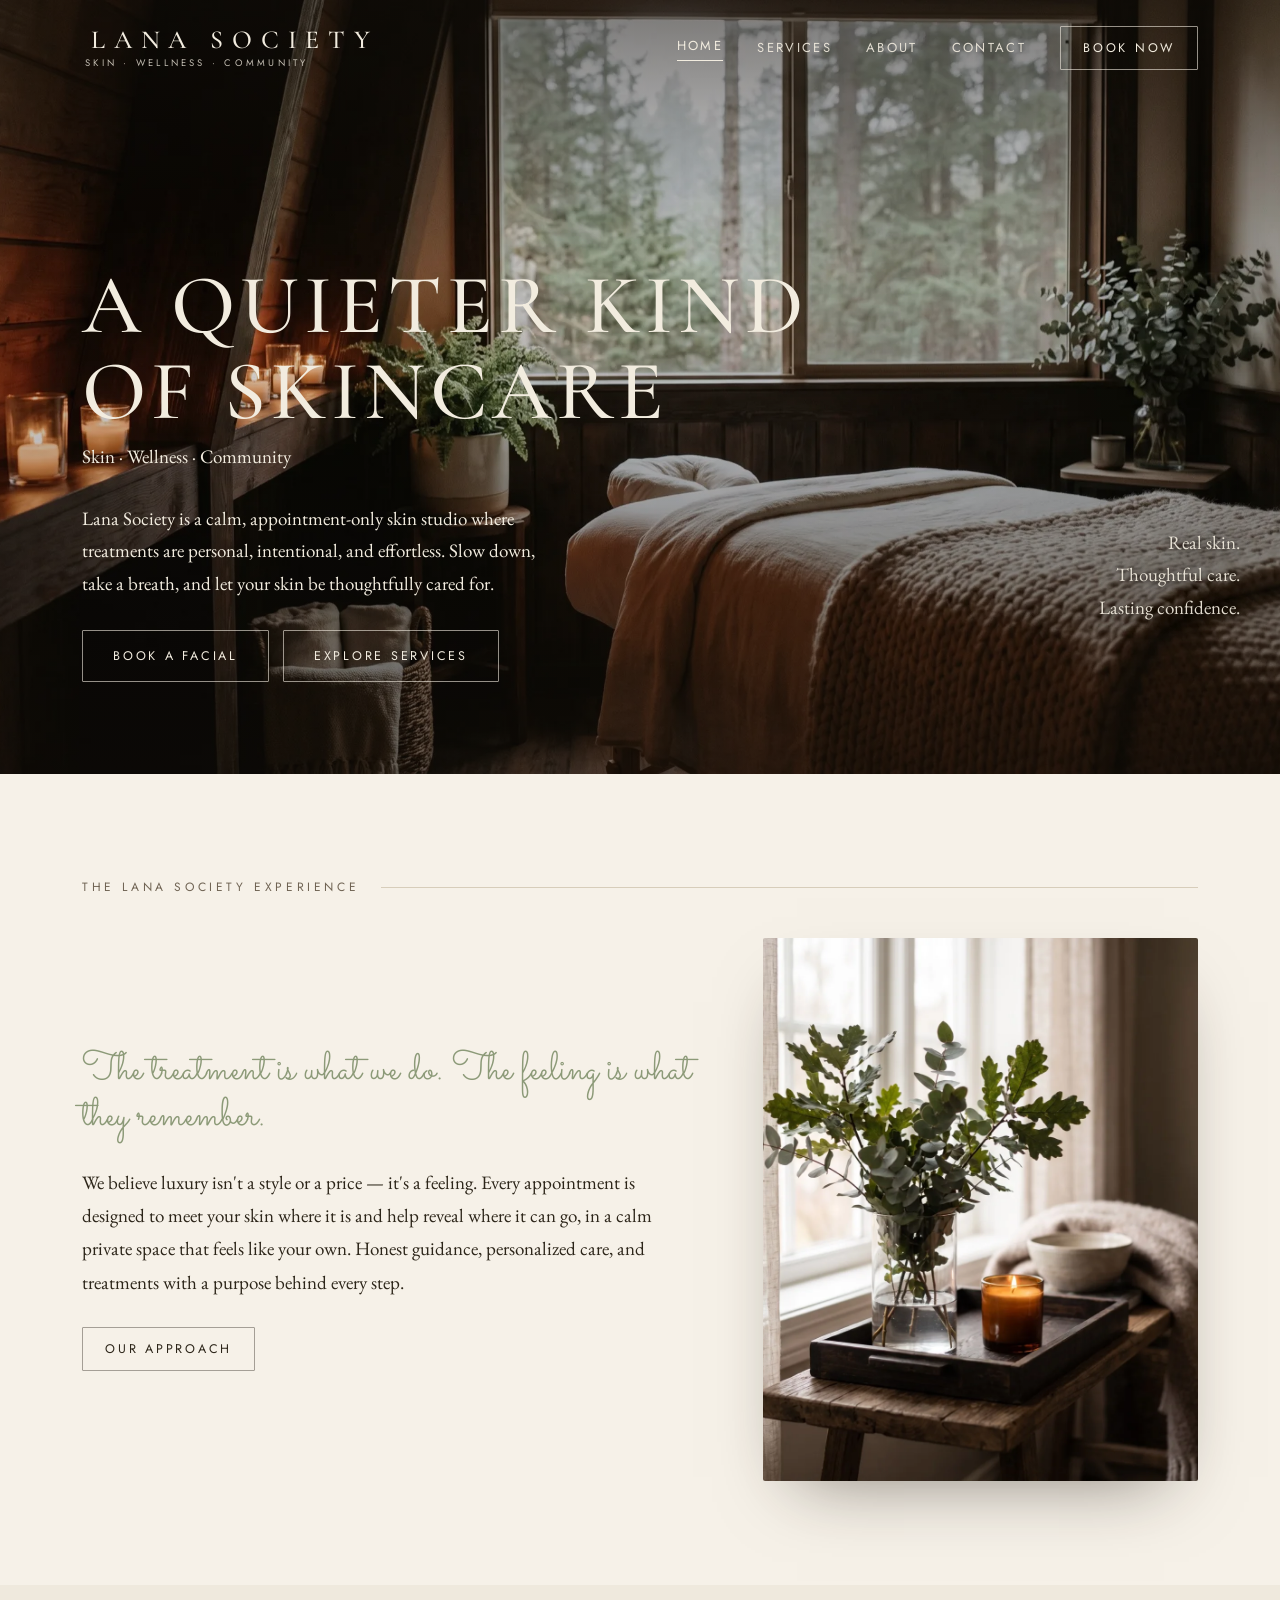
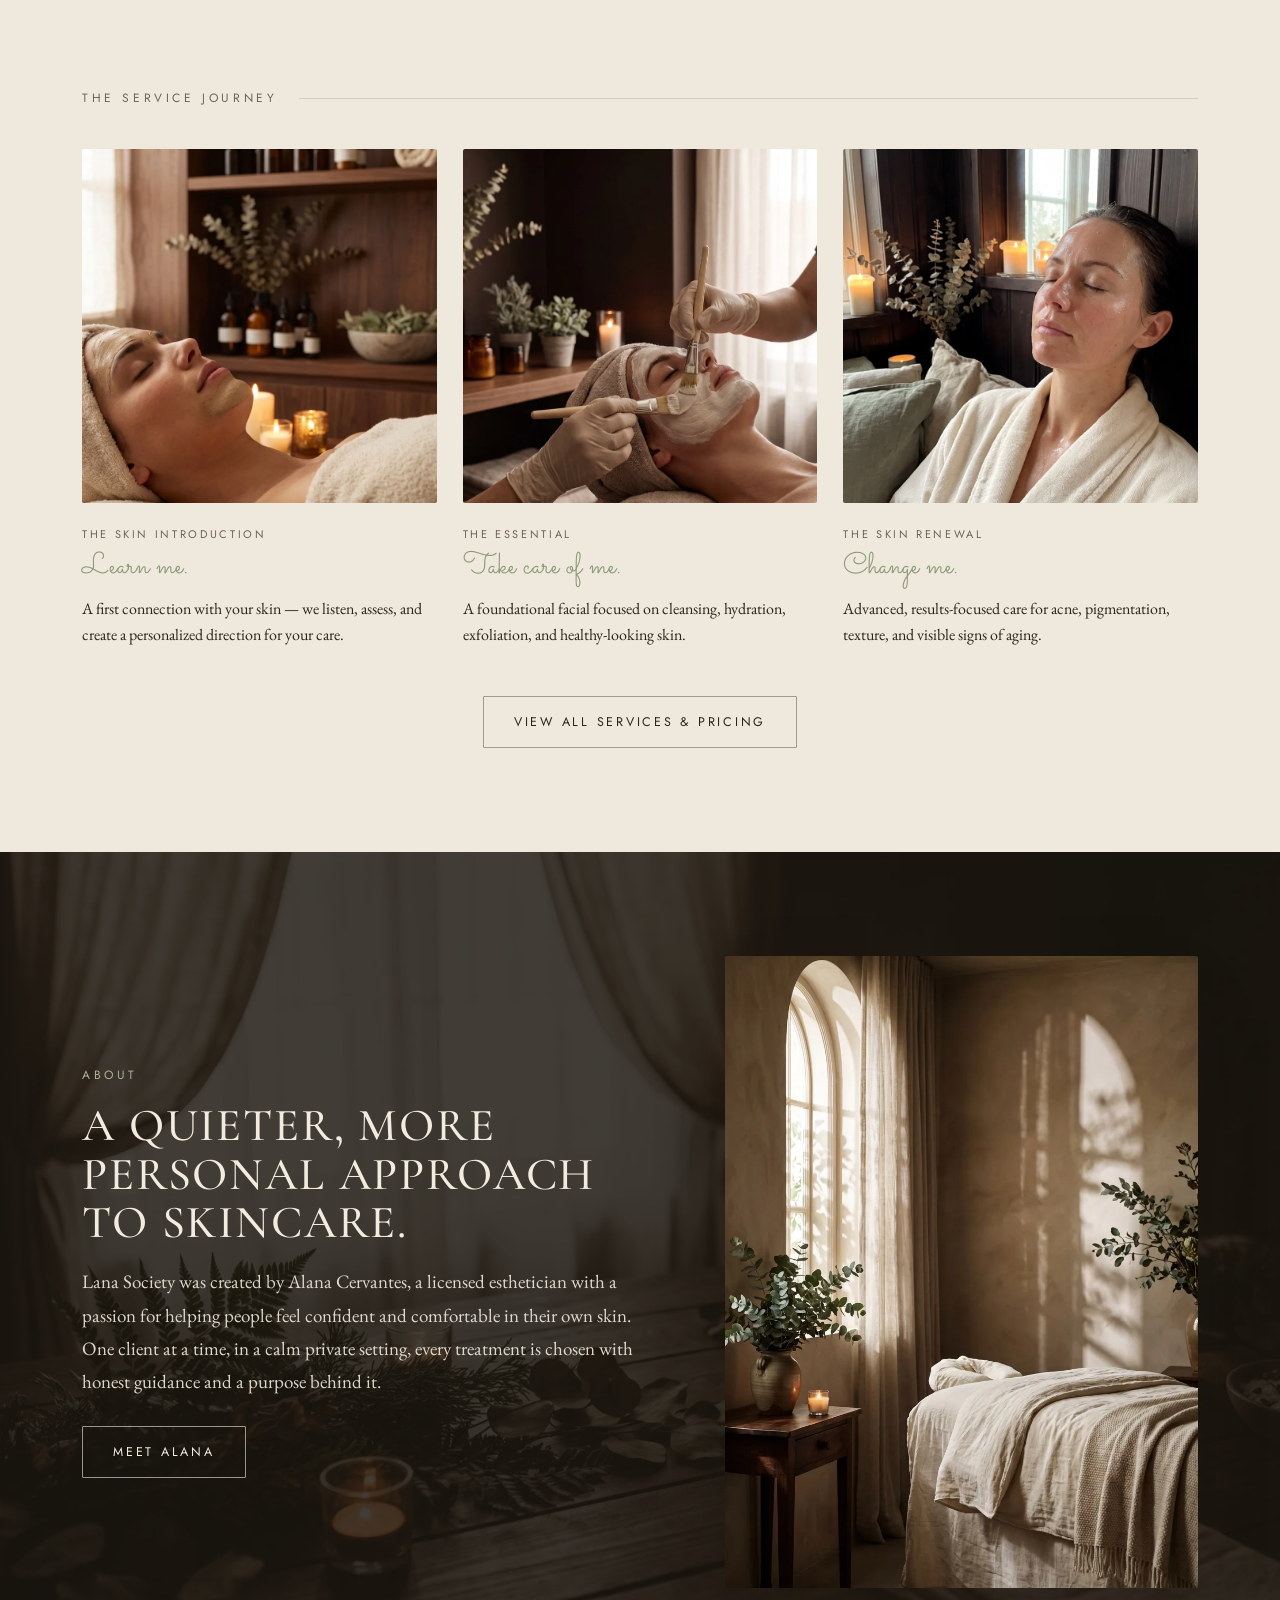
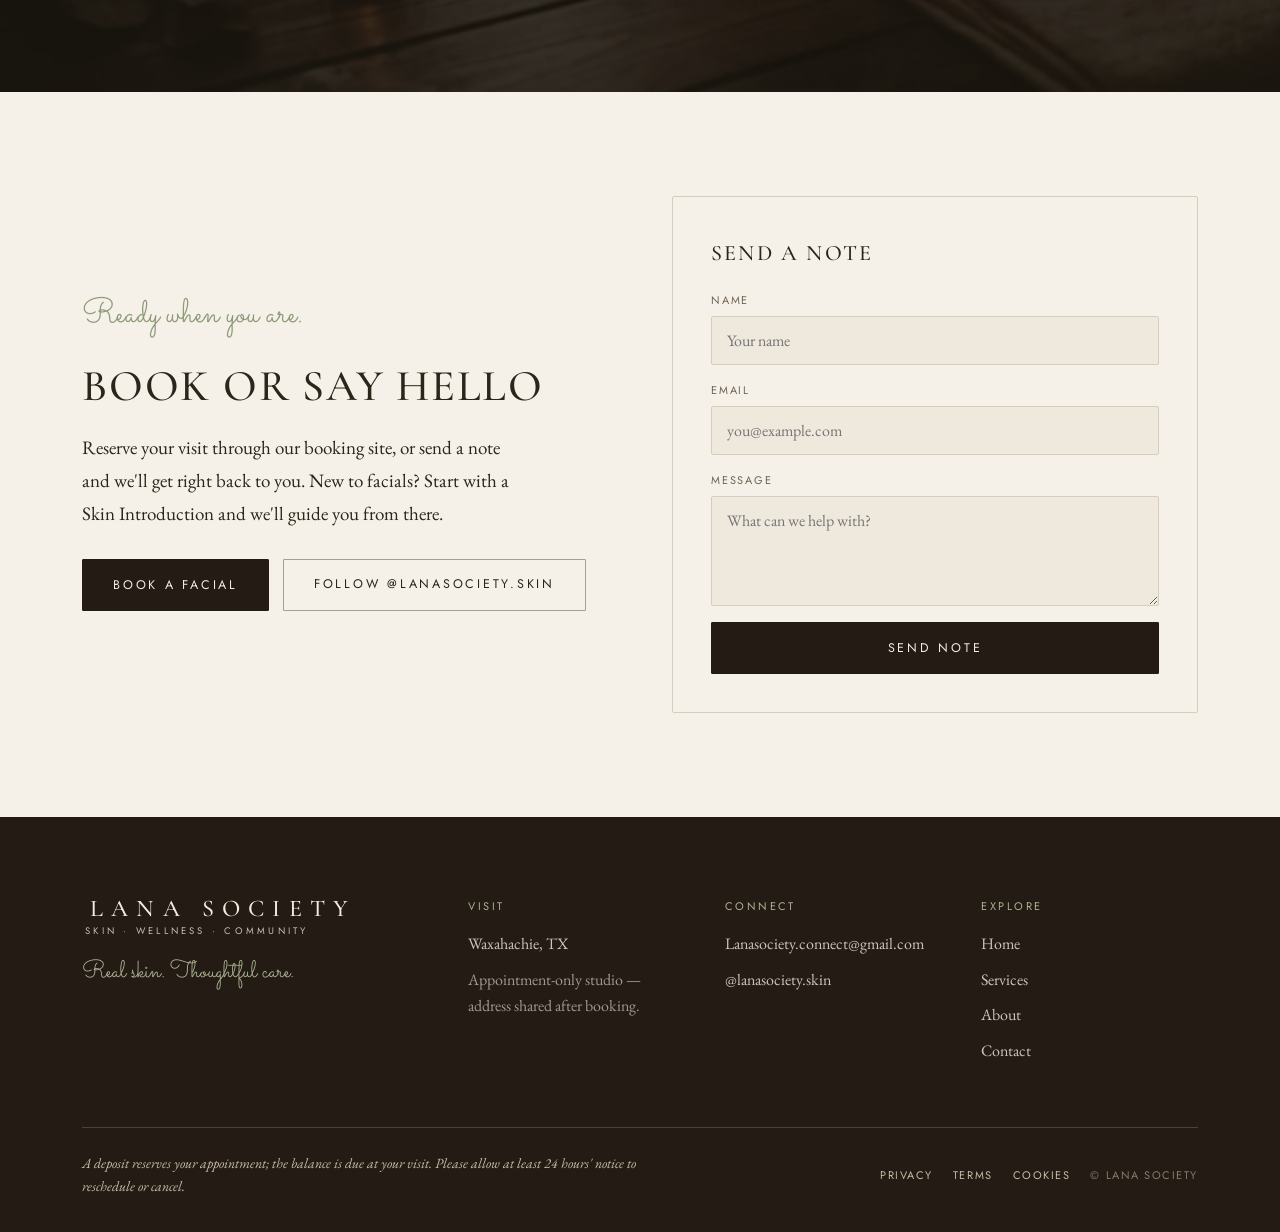
==== commit 726a687e: "Redesign: eco/nature dark-cabin direction across all pages - Rebuild Home, Services (facials + enhan" ====
--- a/index.html
+++ b/index.html
@@ -3,22 +3,20 @@
 <head>
   <meta charset="utf-8">
   <meta name="viewport" content="width=device-width, initial-scale=1">
-  <title>Lana Society — Skin Studio | Dallas, Waxahachie, Cedar Hill TX</title>
-  <meta name="description" content="Boutique skin studio serving Dallas, Waxahachie, Duncanville, Cedar Hill, Midlothian and surrounding DFW communities. Straightforward facials and results-driven treatments in a calm, welcoming space.">
-  <link rel="canonical" href="https://lanasociety.vercel.app/">
+  <title>Lana Society — Skin Studio | Waxahachie · Dallas · DFW TX</title>
+  <meta name="description" content="Lana Society is a calm, appointment-only skin studio serving Waxahachie, Dallas and the DFW area. Personalized facials, enhancements and brow services — real skin, thoughtful care, lasting confidence.">
+  <link rel="canonical" href="https://www.lanasociety.com/">
 
   <!-- Open Graph -->
   <meta property="og:type" content="website">
-  <meta property="og:url" content="https://lanasociety.vercel.app/">
-  <meta property="og:title" content="Lana Society — Skin Studio | Dallas · Waxahachie · Cedar Hill TX">
-  <meta property="og:description" content="Boutique skin studio serving Dallas, Waxahachie, Duncanville, Cedar Hill, Midlothian and surrounding DFW communities. Straightforward facials and results-driven treatments.">
+  <meta property="og:url" content="https://www.lanasociety.com/">
+  <meta property="og:title" content="Lana Society — Skin Studio | Waxahachie · Dallas · DFW TX">
+  <meta property="og:description" content="A calm, appointment-only skin studio. Personalized facials, enhancements and brow services. Real skin, thoughtful care, lasting confidence.">
   <meta property="og:site_name" content="Lana Society">
   <meta property="og:locale" content="en_US">
-
-  <!-- Twitter Card -->
   <meta name="twitter:card" content="summary">
-  <meta name="twitter:title" content="Lana Society — Skin Studio | Dallas · Waxahachie TX">
-  <meta name="twitter:description" content="Boutique skin studio serving Dallas, Waxahachie, Duncanville, Cedar Hill, Midlothian and surrounding DFW communities.">
+  <meta name="twitter:title" content="Lana Society — Skin Studio | Waxahachie · Dallas TX">
+  <meta name="twitter:description" content="A calm, appointment-only skin studio. Personalized facials, enhancements and brow services.">
 
   <!-- Geo -->
   <meta name="geo.region" content="US-TX">
@@ -32,17 +30,15 @@
     "@context": "https://schema.org",
     "@type": "BeautySalon",
     "name": "Lana Society",
-    "description": "Boutique skin studio offering facials and results-driven skincare treatments.",
-    "url": "https://lanasociety.vercel.app/",
-    "image": "https://lanasociety.vercel.app/",
+    "description": "Boutique skin studio offering personalized facials, enhancements and brow services.",
+    "url": "https://www.lanasociety.com/",
+    "email": "Lanasociety.connect@gmail.com",
     "priceRange": "$$",
     "currenciesAccepted": "USD",
     "paymentAccepted": "Credit Card, Debit Card",
-    "address": {
-      "@type": "PostalAddress",
-      "addressRegion": "TX",
-      "addressCountry": "US"
-    },
+    "founder": { "@type": "Person", "name": "Alana Cervantes" },
+    "sameAs": ["https://instagram.com/lanasociety.skin"],
+    "address": { "@type": "PostalAddress", "addressLocality": "Waxahachie", "addressRegion": "TX", "addressCountry": "US" },
     "areaServed": [
       {"@type": "City", "name": "Waxahachie", "addressRegion": "TX"},
       {"@type": "City", "name": "Dallas", "addressRegion": "TX"},
@@ -50,1113 +46,222 @@
       {"@type": "City", "name": "Cedar Hill", "addressRegion": "TX"},
       {"@type": "City", "name": "Midlothian", "addressRegion": "TX"},
       {"@type": "City", "name": "DeSoto", "addressRegion": "TX"},
-      {"@type": "City", "name": "Lancaster", "addressRegion": "TX"},
-      {"@type": "City", "name": "Mansfield", "addressRegion": "TX"},
-      {"@type": "City", "name": "Ovilla", "addressRegion": "TX"},
-      {"@type": "City", "name": "Maypearl", "addressRegion": "TX"},
-      {"@type": "City", "name": "Ennis", "addressRegion": "TX"},
       {"@type": "City", "name": "Red Oak", "addressRegion": "TX"},
-      {"@type": "City", "name": "Glenn Heights", "addressRegion": "TX"},
-      {"@type": "City", "name": "Italy", "addressRegion": "TX"}
+      {"@type": "City", "name": "Ennis", "addressRegion": "TX"}
     ],
-    "serviceType": [
-      "Facial",
-      "Chemical Peel",
-      "Microneedling",
-      "LED Light Therapy",
-      "Dermaplaning",
-      "Skincare Consultation"
-    ]
+    "serviceType": ["Facial","Dermaplaning","Microdermabrasion","LED Light Therapy","Brow Lamination","Brow Tint","Skincare Consultation"]
   }
   </script>
-  <link rel="icon" type="image/svg+xml" href="data:image/svg+xml,%3Csvg xmlns='http://www.w3.org/2000/svg' viewBox='0 0 72 120'%3E%3Cpath fill-rule='evenodd' clip-rule='evenodd' d='M44 56C43.4338 56 42.8738 56.0213 42.3164 56.0569C41.8978 56.0836 41.5058 56.2693 41.2071 56.5653C39.0702 58.6773 36.8018 60.6338 34.4684 62.44C33.7849 62.9698 34.1716 64.0658 35.0356 64.0231C36.3529 63.96 37.7049 64.0249 39.0809 64.2382C48.0996 65.6364 55.144 73.1396 55.9244 82.2338C56.9396 94.0747 47.6293 104 36 104C25.2996 104 16.5618 95.5964 16.0258 85.0293C16.0133 84.6871 16 84.3449 16 84V73.6684V61.4427C22.0284 57.9431 28.3067 53.5156 33.6916 48.0818C41.8551 39.8427 47.9609 29.288 48 16.1271C48.0258 7.26222 40.832 -0.00266593 31.9662 7.3389e-07C26.4098 0.00177851 21.712 0.432001 17.7733 1.09333C7.50578 2.81511 0 11.72 0 22.1298V46.0231C0 46.7262 0.778667 47.1591 1.368 46.7751C6.37511 43.5129 11.6036 39.464 15.7742 34.7573C15.9209 34.5929 16 34.3787 16 34.1582V24C16 22.8293 16.2578 21.7209 16.7093 20.7191C18.04 17.7671 21.1031 15.7636 24.6071 16.0222C28.8836 16.3387 32.0782 20.1253 31.9956 24.4133C31.9458 27.0169 31.4222 29.5236 30.5378 31.9262C27.9538 38.9467 22.2507 45.0649 16 50.0213C10.5004 54.3822 4.58489 57.8436 0 60.2311V69.1751V80V84V88C0 105.673 14.3271 120 32 120H36C37.3529 120 38.6862 119.919 40 119.773C57.9991 117.783 72 102.53 72 84C72 68.536 59.464 56 44 56' fill='%231F4A44'/%3E%3C/svg%3E">
-  <link rel="apple-touch-icon" href="data:image/svg+xml,%3Csvg xmlns='http://www.w3.org/2000/svg' viewBox='0 0 72 120'%3E%3Cpath fill-rule='evenodd' clip-rule='evenodd' d='M44 56C43.4338 56 42.8738 56.0213 42.3164 56.0569C41.8978 56.0836 41.5058 56.2693 41.2071 56.5653C39.0702 58.6773 36.8018 60.6338 34.4684 62.44C33.7849 62.9698 34.1716 64.0658 35.0356 64.0231C36.3529 63.96 37.7049 64.0249 39.0809 64.2382C48.0996 65.6364 55.144 73.1396 55.9244 82.2338C56.9396 94.0747 47.6293 104 36 104C25.2996 104 16.5618 95.5964 16.0258 85.0293C16.0133 84.6871 16 84.3449 16 84V73.6684V61.4427C22.0284 57.9431 28.3067 53.5156 33.6916 48.0818C41.8551 39.8427 47.9609 29.288 48 16.1271C48.0258 7.26222 40.832 -0.00266593 31.9662 7.3389e-07C26.4098 0.00177851 21.712 0.432001 17.7733 1.09333C7.50578 2.81511 0 11.72 0 22.1298V46.0231C0 46.7262 0.778667 47.1591 1.368 46.7751C6.37511 43.5129 11.6036 39.464 15.7742 34.7573C15.9209 34.5929 16 34.3787 16 34.1582V24C16 22.8293 16.2578 21.7209 16.7093 20.7191C18.04 17.7671 21.1031 15.7636 24.6071 16.0222C28.8836 16.3387 32.0782 20.1253 31.9956 24.4133C31.9458 27.0169 31.4222 29.5236 30.5378 31.9262C27.9538 38.9467 22.2507 45.0649 16 50.0213C10.5004 54.3822 4.58489 57.8436 0 60.2311V69.1751V80V84V88C0 105.673 14.3271 120 32 120H36C37.3529 120 38.6862 119.919 40 119.773C57.9991 117.783 72 102.53 72 84C72 68.536 59.464 56 44 56' fill='%231F4A44'/%3E%3C/svg%3E">
+
+  <link rel="icon" type="image/svg+xml" href="data:image/svg+xml,%3Csvg xmlns='http://www.w3.org/2000/svg' viewBox='0 0 72 120'%3E%3Cpath fill-rule='evenodd' clip-rule='evenodd' d='M44 56C43.4338 56 42.8738 56.0213 42.3164 56.0569C41.8978 56.0836 41.5058 56.2693 41.2071 56.5653C39.0702 58.6773 36.8018 60.6338 34.4684 62.44C33.7849 62.9698 34.1716 64.0658 35.0356 64.0231C36.3529 63.96 37.7049 64.0249 39.0809 64.2382C48.0996 65.6364 55.144 73.1396 55.9244 82.2338C56.9396 94.0747 47.6293 104 36 104C25.2996 104 16.5618 95.5964 16.0258 85.0293C16.0133 84.6871 16 84.3449 16 84V73.6684V61.4427C22.0284 57.9431 28.3067 53.5156 33.6916 48.0818C41.8551 39.8427 47.9609 29.288 48 16.1271C48.0258 7.26222 40.832 -0.00266593 31.9662 7.3389e-07C26.4098 0.00177851 21.712 0.432001 17.7733 1.09333C7.50578 2.81511 0 11.72 0 22.1298V46.0231C0 46.7262 0.778667 47.1591 1.368 46.7751C6.37511 43.5129 11.6036 39.464 15.7742 34.7573C15.9209 34.5929 16 34.3787 16 34.1582V24C16 22.8293 16.2578 21.7209 16.7093 20.7191C18.04 17.7671 21.1031 15.7636 24.6071 16.0222C28.8836 16.3387 32.0782 20.1253 31.9956 24.4133C31.9458 27.0169 31.4222 29.5236 30.5378 31.9262C27.9538 38.9467 22.2507 45.0649 16 50.0213C10.5004 54.3822 4.58489 57.8436 0 60.2311V69.1751V80V84V88C0 105.673 14.3271 120 32 120H36C37.3529 120 38.6862 119.919 40 119.773C57.9991 117.783 72 102.53 72 84C72 68.536 59.464 56 44 56' fill='%23241b14'/%3E%3C/svg%3E">
   <link rel="preconnect" href="https://fonts.googleapis.com">
   <link rel="preconnect" href="https://fonts.gstatic.com" crossorigin>
-  <link href="https://fonts.googleapis.com/css2?family=Fraunces:opsz,wght@9..144,400;9..144,500&family=Inter:wght@400;500;600&display=swap" rel="stylesheet">
-  <style>
-    :root {
-      --pine: #1F4A44;
-      --tide: #4E7E8C;
-      --sage: #9DBAA6;
-      --sand: #E4DBCB;
-      --bone: #F5F2EB;
-      --charcoal: #262A28;
-      --muted: #ECE6D8;
-      --muted-fg: #5C6360;
-      --overlay: #FBFAF5;
-      --border: #DED6C6;
-      --font-serif: 'Fraunces', Georgia, serif;
-    }
-    *, *::before, *::after { box-sizing: border-box; }
-    html { scroll-behavior: smooth; }
-    html, body { margin: 0; padding: 0; }
-    body {
-      background: var(--bone);
-      color: var(--charcoal);
-      font-family: 'Inter', system-ui, sans-serif;
-      -webkit-font-smoothing: antialiased;
-      line-height: 1.6;
-      overflow-x: hidden;
-    }
-    a { color: var(--tide); text-decoration: none; transition: color .15s; }
-    a:hover { color: var(--pine); }
-    ::selection { background: var(--sage); color: var(--pine); }
-    img { max-width: 100%; }
-
-    /* Reveal animation */
-    .armed [data-reveal] {
-      opacity: 0;
-      transform: translateY(28px);
-      transition: opacity .8s cubic-bezier(.4,0,.2,1), transform .8s cubic-bezier(.4,0,.2,1);
-    }
-    .armed [data-reveal].revealed { opacity: 1; transform: none; }
-    @media (prefers-reduced-motion: reduce) {
-      .armed [data-reveal] { opacity: 1 !important; transform: none !important; transition: none !important; }
-    }
-
-    /* Nav */
-    #cv-nav {
-      position: sticky; top: 0; z-index: 50;
-      background: rgba(245,242,235,.88);
-      backdrop-filter: blur(10px);
-      -webkit-backdrop-filter: blur(10px);
-      border-bottom: 1px solid var(--border);
-      transition: box-shadow .3s;
-    }
-    #cv-nav nav {
-      max-width: 1200px; margin: 0 auto;
-      padding: 16px 28px;
-      display: flex; align-items: center; justify-content: space-between; gap: 24px;
-    }
-    .nav-logo {
-      display: flex; align-items: center; gap: 12px; color: var(--pine);
-    }
-    .nav-logo-text { display: flex; flex-direction: column; line-height: 1; }
-    .nav-logo-name { font-family: var(--font-serif); font-weight: 500; font-size: 22px; color: var(--pine); }
-    .nav-logo-sub { font-size: 10px; letter-spacing: .22em; text-transform: uppercase; color: var(--tide); margin-top: 3px; }
-    .nav-links { display: flex; align-items: center; gap: 32px; }
-    .nav-links a { color: var(--charcoal); font-size: 15px; font-weight: 500; }
-    .nav-links a:hover { color: var(--pine); }
-    .btn-burger {
-      display: none; align-items: center; justify-content: center;
-      width: 44px; height: 44px;
-      background: transparent; border: 1px solid var(--border); border-radius: 10px;
-      cursor: pointer; color: var(--pine);
-    }
-    #mobile-menu {
-      display: none;
-      border-top: 1px solid var(--border);
-      background: var(--bone);
-      padding: 16px 28px 24px;
-      flex-direction: column; gap: 4px;
-    }
-    #mobile-menu.open { display: flex; }
-    #mobile-menu a {
-      color: var(--charcoal); font-size: 16px; font-weight: 500;
-      padding: 12px 0; border-bottom: 1px solid var(--border);
-    }
-    #mobile-menu .mobile-book { margin-top: 14px; }
-
-    /* Buttons */
-    .btn {
-      display: inline-flex; align-items: center; justify-content: center;
-      gap: 8px; cursor: pointer; border: none;
-      font-family: 'Inter', system-ui, sans-serif;
-      font-weight: 500; font-size: 15px;
-      border-radius: 10px; padding: 0 20px; height: 40px;
-      transition: opacity .15s, background .15s, box-shadow .15s;
-      white-space: nowrap;
-    }
-    .btn:hover { opacity: .88; }
-    .btn-primary { background: var(--pine); color: var(--bone); }
-    .btn-outline {
-      background: transparent; color: var(--pine);
-      border: 1.5px solid var(--pine);
-    }
-    .btn-outline:hover { background: rgba(31,74,68,.06); opacity: 1; }
-    .btn-lg { height: 48px; font-size: 16px; padding: 0 26px; }
-    .btn-full { width: 100%; }
-
-    /* Sections */
-    .sec { max-width: 1200px; margin: 0 auto; padding: 96px 28px; }
-    .sec-label { font-size: 13px; letter-spacing: .18em; text-transform: uppercase; color: var(--tide); margin-bottom: 14px; }
-    .sec-h2 {
-      font-family: var(--font-serif); font-weight: 400; font-size: 38px;
-      line-height: 1.1; letter-spacing: -.02em; color: var(--pine); margin: 0 0 14px;
-    }
-
-    /* Hero */
-    .hero { max-width: 1200px; margin: 0 auto; padding: 88px 28px 64px; }
-    .hero-grid { display: grid; grid-template-columns: 1.05fr .95fr; gap: 56px; align-items: center; }
-    .hero h1 {
-      font-family: var(--font-serif); font-weight: 400; font-size: 60px;
-      line-height: 1.04; letter-spacing: -.02em; color: var(--pine);
-      margin: 0 0 22px;
-    }
-    .hero-badge {
-      display: inline-flex; align-items: center; gap: 8px;
-      padding: 7px 14px; border: 1px solid var(--sage); border-radius: 999px;
-      font-size: 13px; color: var(--pine); background: rgba(157,186,166,.14);
-      margin-bottom: 26px;
-    }
-    .hero-badge span { width: 6px; height: 6px; border-radius: 50%; background: var(--tide); }
-    .hero p { font-size: 19px; line-height: 1.6; color: var(--charcoal); max-width: 520px; margin: 0 0 34px; }
-    .hero-btns { display: flex; flex-wrap: wrap; gap: 14px; }
-    .hero-img-wrap {
-      position: relative; width: 100%; aspect-ratio: 4/5;
-      border-radius: 18px; overflow: hidden;
-      box-shadow: 0 24px 60px -28px rgba(31,74,68,.5);
-    }
-    .hero-callout {
-      position: absolute; bottom: -22px; left: -22px;
-      background: var(--pine); color: var(--bone);
-      padding: 18px 22px; border-radius: 14px; max-width: 220px;
-      box-shadow: 0 16px 40px -18px rgba(31,74,68,.6);
-    }
-    .hero-callout .num { font-family: var(--font-serif); font-size: 30px; line-height: 1; }
-    .hero-callout .txt { font-size: 13px; opacity: .85; margin-top: 6px; line-height: 1.4; }
-
-    /* Image placeholder */
-    .img-placeholder {
-      width: 100%; height: 100%;
-      background: linear-gradient(135deg, var(--sage) 0%, var(--tide) 60%, var(--pine) 100%);
-      display: flex; align-items: center; justify-content: center;
-      color: rgba(245,242,235,.4); font-size: 13px; text-align: center; padding: 20px;
-    }
-
-    /* Positioning strip */
-    .position-strip { background: var(--pine); color: var(--bone); }
-    .position-strip p {
-      max-width: 1000px; margin: 0 auto; padding: 30px 28px;
-      font-size: 17px; line-height: 1.55; text-align: center;
-    }
-
-    /* Cards */
-    .card {
-      display: flex; flex-direction: column;
-      background: var(--overlay); border: 1px solid var(--border);
-      border-radius: 16px; padding: 30px;
-      box-shadow: 0 1px 2px rgba(38,42,40,.04);
-    }
-    .card-head { display: flex; align-items: baseline; justify-content: space-between; gap: 12px; margin-bottom: 14px; }
-    .card-name { font-family: var(--font-serif); font-weight: 500; font-size: 23px; color: var(--pine); margin: 0; }
-    .card-price { font-family: var(--font-serif); font-size: 24px; color: var(--tide); white-space: nowrap; }
-    .card p { font-size: 15px; color: var(--charcoal); margin: 0 0 20px; flex: 1; }
-    .card-tag {
-      display: inline-flex; align-self: flex-start;
-      font-size: 13px; color: var(--pine);
-      background: rgba(157,186,166,.2); border: 1px solid var(--sage);
-      border-radius: 999px; padding: 6px 12px; margin-bottom: 22px;
-    }
-    .g3 { display: grid; grid-template-columns: repeat(3,1fr); gap: 24px; }
-    .g2 { display: grid; grid-template-columns: 1fr 1fr; gap: 18px; }
-
-    /* Steps */
-    .step-num { font-family: var(--font-serif); font-size: 34px; color: var(--sage); margin-bottom: 14px; }
-    .step-title { font-family: var(--font-serif); font-weight: 500; font-size: 21px; color: var(--pine); margin: 0 0 10px; }
-    .step-body { font-size: 15px; color: var(--charcoal); margin: 0; }
-
-    /* Menu */
-    .menu-grid { display: grid; grid-template-columns: 1.4fr 1fr; gap: 28px; align-items: start; }
-    .menu-panel { background: var(--overlay); border: 1px solid var(--border); border-radius: 16px; padding: 32px; }
-    .menu-panel h3 { font-family: var(--font-serif); font-weight: 500; font-size: 22px; color: var(--pine); margin: 0 0 4px; }
-    .menu-panel .sub { font-size: 14px; color: var(--muted-fg); margin: 0 0 20px; }
-    .menu-row {
-      display: flex; gap: 16px; justify-content: space-between;
-      align-items: baseline; padding: 16px 0; border-top: 1px solid var(--border);
-    }
-    .menu-row:first-of-type { border-top: none; }
-    .menu-row-name { font-weight: 500; font-size: 16px; color: var(--charcoal); }
-    .menu-row-tag { font-size: 12px; color: var(--tide); }
-    .menu-row-desc { font-size: 14px; color: var(--muted-fg); margin-top: 3px; }
-    .menu-row-price { font-family: var(--font-serif); font-size: 18px; color: var(--pine); white-space: nowrap; }
-    .mod-row { display: flex; gap: 12px; justify-content: space-between; align-items: baseline; padding: 13px 0; border-top: 1px solid var(--border); }
-    .mod-name { font-weight: 500; font-size: 15px; color: var(--charcoal); }
-    .mod-helps { font-size: 13px; color: var(--muted-fg); margin-top: 2px; }
-    .mod-price { font-family: var(--font-serif); font-size: 17px; color: var(--pine); white-space: nowrap; }
-    .addons-panel { background: var(--pine); border-radius: 16px; padding: 32px; color: var(--bone); }
-    .addons-panel h3 { font-family: var(--font-serif); font-weight: 500; font-size: 22px; color: var(--bone); margin: 0 0 16px; }
-    .addon-row { display: flex; justify-content: space-between; align-items: baseline; padding: 10px 0; border-top: 1px solid rgba(245,242,235,.16); font-size: 15px; }
-    .addon-row:first-of-type { border-top: none; }
-    .addon-name { color: var(--bone); }
-    .addon-price { font-family: var(--font-serif); color: var(--sage); white-space: nowrap; }
-
-    /* Plans */
-    .plan-card { display: flex; flex-direction: column; background: var(--bone); border: 1px solid var(--border); border-radius: 16px; padding: 30px; }
-    .plan-head { display: flex; justify-content: space-between; align-items: flex-start; gap: 10px; margin-bottom: 8px; }
-    .plan-name { font-family: var(--font-serif); font-weight: 500; font-size: 21px; color: var(--pine); margin: 0; }
-    .plan-save { font-size: 12px; font-weight: 500; color: var(--pine); background: rgba(157,186,166,.25); border-radius: 999px; padding: 5px 10px; white-space: nowrap; }
-    .plan-price { font-family: var(--font-serif); font-size: 30px; color: var(--tide); margin-bottom: 4px; }
-    .plan-meta { font-size: 13px; color: var(--muted-fg); margin-bottom: 16px; }
-    .plan-desc { font-size: 15px; color: var(--charcoal); margin: 0 0 22px; flex: 1; }
-
-    /* About */
-    .about-grid { display: grid; grid-template-columns: .9fr 1.1fr; gap: 56px; align-items: center; }
-    .about-img {
-      position: relative; width: 100%; aspect-ratio: 1/1;
-      border-radius: 18px; overflow: hidden;
-      box-shadow: 0 24px 60px -30px rgba(31,74,68,.45);
-    }
-    .about-diff { border-top: 2px solid var(--sage); padding-top: 14px; }
-    .about-diff-title { font-weight: 600; font-size: 15px; color: var(--pine); margin-bottom: 5px; }
-    .about-diff-body { font-size: 14px; color: var(--muted-fg); }
-
-    /* Testimonials */
-    .testimonials-wrap { background: var(--pine); }
-    .testimonials { max-width: 900px; margin: 0 auto; padding: 96px 28px; text-align: center; }
-    .testimonials-label { font-size: 13px; letter-spacing: .18em; text-transform: uppercase; color: var(--sage); margin-bottom: 32px; }
-    .testimonials blockquote {
-      font-family: var(--font-serif); font-weight: 400; font-size: 30px;
-      line-height: 1.35; color: var(--bone); margin: 0 0 26px;
-      transition: opacity .4s;
-    }
-    .testimonials-author { font-size: 15px; color: var(--sage); }
-    .testimonials-dots { display: flex; gap: 10px; justify-content: center; margin-top: 36px; }
-    .testimonials-dots button {
-      width: 9px; height: 9px; border-radius: 50%; border: none; cursor: pointer; padding: 0;
-      background: rgba(245,242,235,.35); transition: background .3s, width .3s;
-    }
-    .testimonials-dots button.active { background: var(--bone); width: 26px; border-radius: 99px; }
-
-    /* Gallery */
-    .gallery-grid {
-      display: grid; grid-template-columns: repeat(4,1fr);
-      grid-auto-rows: 180px; gap: 16px;
-    }
-    .gallery-tile {
-      position: relative; border-radius: 14px; overflow: hidden;
-      cursor: pointer; background: var(--muted);
-    }
-    .gallery-tile .img-placeholder { font-size: 12px; }
-
-    /* FAQ */
-    .faq-item { border: 1px solid var(--border); border-radius: 12px; overflow: hidden; margin-bottom: 10px; }
-    .faq-trigger {
-      width: 100%; text-align: left; padding: 18px 22px;
-      font-size: 16px; font-weight: 500; color: var(--charcoal);
-      background: var(--overlay); border: none; cursor: pointer;
-      display: flex; justify-content: space-between; align-items: center; gap: 12px;
-      font-family: 'Inter', system-ui, sans-serif;
-      transition: background .15s;
-    }
-    .faq-trigger:hover { background: var(--muted); }
-    .faq-trigger svg { flex-shrink: 0; color: var(--tide); transition: transform .25s; }
-    .faq-item.open .faq-trigger svg { transform: rotate(180deg); }
-    .faq-body { display: none; padding: 0 22px 18px; font-size: 15px; color: var(--charcoal); line-height: 1.65; background: var(--overlay); }
-    .faq-item.open .faq-body { display: block; }
-
-    /* Contact */
-    .contact-grid { display: grid; grid-template-columns: 1fr 1fr; gap: 56px; align-items: center; }
-    .contact-form-wrap { background: var(--overlay); border: 1px solid var(--border); border-radius: 18px; padding: 34px; }
-    .contact-form-wrap h3 { font-family: var(--font-serif); font-size: 22px; color: var(--pine); margin: 0 0 16px; }
-    .contact-success { text-align: center; padding: 24px 0; }
-    .success-icon {
-      width: 52px; height: 52px; border-radius: 50%;
-      background: rgba(157,186,166,.3); display: flex; align-items: center;
-      justify-content: center; margin: 0 auto 16px;
-    }
-    .contact-success h3 { font-family: var(--font-serif); font-size: 22px; color: var(--pine); margin: 0 0 8px; }
-    .contact-success p { font-size: 15px; color: var(--muted-fg); margin: 0; }
-
-    /* Form elements */
-    .form-group { display: flex; flex-direction: column; gap: 16px; }
-    .form-row { display: grid; grid-template-columns: 1fr 1fr; gap: 14px; }
-    .field { display: flex; flex-direction: column; gap: 6px; }
-    .field label { font-size: 13px; font-weight: 500; color: var(--charcoal); }
-    .field input, .field select, .field textarea {
-      width: 100%; padding: 11px 14px;
-      border: 1.5px solid var(--border); border-radius: 8px;
-      background: var(--bone); color: var(--charcoal);
-      font-family: 'Inter', system-ui, sans-serif; font-size: 15px;
-      transition: border-color .15s;
-      outline: none;
-    }
-    .field input:focus, .field select:focus, .field textarea:focus { border-color: var(--tide); }
-    .field textarea { resize: vertical; min-height: 96px; }
-    .field select { cursor: pointer; appearance: none;
-      background-image: url("data:image/svg+xml,%3Csvg xmlns='http://www.w3.org/2000/svg' width='16' height='16' viewBox='0 0 24 24' fill='none' stroke='%235C6360' stroke-width='2' stroke-linecap='round'%3E%3Cpath d='m6 9 6 6 6-6'/%3E%3C/svg%3E");
-      background-repeat: no-repeat; background-position: right 12px center; padding-right: 38px;
-    }
-    .form-note { background: var(--muted); border-radius: 10px; padding: 14px 16px; font-size: 13px; color: var(--muted-fg); line-height: 1.5; }
-    .form-error { font-size: 13px; color: #b23b3b; }
-    .form-actions { display: flex; gap: 12px; justify-content: flex-end; margin-top: 4px; }
-    .hidden { display: none !important; }
-
-    /* Modal / Dialog */
-    .modal-backdrop {
-      display: none; position: fixed; inset: 0; z-index: 200;
-      background: rgba(38,42,40,.6); backdrop-filter: blur(4px);
-      -webkit-backdrop-filter: blur(4px);
-      align-items: center; justify-content: center; padding: 24px;
-    }
-    .modal-backdrop.open { display: flex; }
-    .modal {
-      background: var(--overlay); border-radius: 18px;
-      width: 100%; max-width: 540px; max-height: 90vh; overflow-y: auto;
-      padding: 32px; position: relative;
-      box-shadow: 0 24px 80px -20px rgba(38,42,40,.4);
-    }
-    .modal-close {
-      position: absolute; top: 18px; right: 18px;
-      width: 34px; height: 34px; border-radius: 50%;
-      border: 1px solid var(--border); background: transparent;
-      display: flex; align-items: center; justify-content: center;
-      cursor: pointer; color: var(--muted-fg);
-    }
-    .modal-close:hover { background: var(--muted); }
-    .modal h2 { font-family: var(--font-serif); font-size: 24px; color: var(--pine); margin: 0 0 4px; }
-    .modal-desc { font-size: 14px; color: var(--muted-fg); margin: 0 0 22px; }
-    .booking-success { text-align: center; padding: 20px 0 8px; }
-    .booking-success-icon {
-      width: 56px; height: 56px; border-radius: 50%;
-      background: rgba(157,186,166,.3); display: flex; align-items: center;
-      justify-content: center; margin: 0 auto 18px;
-    }
-    .booking-success h3 { font-family: var(--font-serif); font-size: 24px; color: var(--pine); margin: 0 0 10px; }
-    .booking-success p { font-size: 15px; color: var(--muted-fg); margin: 0 0 24px; max-width: 380px; margin-left: auto; margin-right: auto; }
-
-    /* Lightbox */
-    .lightbox {
-      display: none; position: fixed; inset: 0; z-index: 300;
-      background: rgba(31,42,40,.82); backdrop-filter: blur(6px);
-      -webkit-backdrop-filter: blur(6px);
-      align-items: center; justify-content: center; padding: 32px;
-    }
-    .lightbox.open { display: flex; }
-    .lightbox-close {
-      position: absolute; top: 24px; right: 24px;
-      width: 44px; height: 44px; border-radius: 50%;
-      border: none; background: rgba(245,242,235,.14);
-      color: var(--bone); cursor: pointer;
-      display: flex; align-items: center; justify-content: center;
-    }
-    .lightbox img { max-width: min(920px, 90vw); max-height: 82vh; border-radius: 14px; object-fit: contain; box-shadow: 0 30px 80px -20px rgba(0,0,0,.6); }
-    .lightbox-empty { text-align: center; color: var(--sage); font-size: 16px; max-width: 320px; }
-
-    /* Footer */
-    footer { background: var(--pine); color: var(--bone); }
-    .footer-inner { max-width: 1200px; margin: 0 auto; padding: 64px 28px 32px; }
-    .footer-cols { display: grid; grid-template-columns: 1.6fr 1fr 1fr 1fr; gap: 40px; }
-    .footer-brand-name { font-family: var(--font-serif); font-size: 24px; color: var(--bone); }
-    .footer-tagline { font-size: 15px; color: var(--sage); margin: 4px 0 0; max-width: 260px; }
-    .footer-col-label { font-size: 13px; letter-spacing: .1em; text-transform: uppercase; color: var(--sage); margin-bottom: 14px; }
-    .footer-col-body { font-size: 14px; line-height: 1.9; color: var(--bone); opacity: .85; }
-    .footer-col-links { display: flex; flex-direction: column; gap: 8px; font-size: 14px; }
-    .footer-col-links a { color: var(--bone); opacity: .85; }
-    .footer-col-links a:hover { opacity: 1; color: var(--bone); }
-    .footer-bottom { border-top: 1px solid rgba(245,242,235,.16); margin-top: 44px; padding-top: 24px; display: flex; flex-wrap: wrap; gap: 16px 28px; justify-content: space-between; align-items: center; }
-    .footer-small { font-size: 13px; color: var(--sage); margin: 0; max-width: 560px; }
-    .footer-legal { display: flex; flex-wrap: wrap; gap: 8px 20px; align-items: center; font-size: 13px; }
-    .footer-legal a { color: var(--sage); }
-    .footer-legal a:hover { color: var(--bone); }
-    .footer-legal span { color: var(--sage); opacity: .7; }
-
-    /* Responsive */
-    @media (max-width: 880px) {
-      .nav-links { display: none; }
-      .btn-burger { display: inline-flex; }
-      .hero-grid { grid-template-columns: 1fr; gap: 36px; }
-      .hero h1 { font-size: 44px; }
-      .g3 { grid-template-columns: 1fr; }
-      .g2 { grid-template-columns: 1fr; }
-      .about-grid { grid-template-columns: 1fr; }
-      .sec { padding: 68px 22px; }
-      .menu-grid { grid-template-columns: 1fr; }
-      .footer-cols { grid-template-columns: 1fr 1fr; }
-      .contact-grid { grid-template-columns: 1fr; }
-      .form-row { grid-template-columns: 1fr; }
-      .hero { padding: 60px 22px 44px; }
-      .testimonials blockquote { font-size: 22px; }
-    }
-  </style>
+  <link href="https://fonts.googleapis.com/css2?family=Cormorant+Garamond:ital,wght@0,400;0,500;0,600;1,400;1,500&family=EB+Garamond:ital,wght@0,400;0,500;1,400&family=Jost:wght@300;400;500&family=Sacramento&display=swap" rel="stylesheet">
+  <link rel="stylesheet" href="assets/styles.css">
 </head>
 <body>
 
-  <!-- ===== NAV ===== -->
-  <header id="cv-nav">
-    <nav>
-      <a href="#top" class="nav-logo" onclick="scrollTop(event)">
-        <svg width="23" height="38" viewBox="0 0 72 120" fill="none" aria-hidden="true">
-          <path fill-rule="evenodd" clip-rule="evenodd" d="M44 56C43.4338 56 42.8738 56.0213 42.3164 56.0569C41.8978 56.0836 41.5058 56.2693 41.2071 56.5653C39.0702 58.6773 36.8018 60.6338 34.4684 62.44C33.7849 62.9698 34.1716 64.0658 35.0356 64.0231C36.3529 63.96 37.7049 64.0249 39.0809 64.2382C48.0996 65.6364 55.144 73.1396 55.9244 82.2338C56.9396 94.0747 47.6293 104 36 104C25.2996 104 16.5618 95.5964 16.0258 85.0293C16.0133 84.6871 16 84.3449 16 84V73.6684V61.4427C22.0284 57.9431 28.3067 53.5156 33.6916 48.0818C41.8551 39.8427 47.9609 29.288 48 16.1271C48.0258 7.26222 40.832 -0.00266593 31.9662 7.3389e-07C26.4098 0.00177851 21.712 0.432001 17.7733 1.09333C7.50578 2.81511 0 11.72 0 22.1298V46.0231C0 46.7262 0.778667 47.1591 1.368 46.7751C6.37511 43.5129 11.6036 39.464 15.7742 34.7573C15.9209 34.5929 16 34.3787 16 34.1582V24C16 22.8293 16.2578 21.7209 16.7093 20.7191C18.04 17.7671 21.1031 15.7636 24.6071 16.0222C28.8836 16.3387 32.0782 20.1253 31.9956 24.4133C31.9458 27.0169 31.4222 29.5236 30.5378 31.9262C27.9538 38.9467 22.2507 45.0649 16 50.0213C10.5004 54.3822 4.58489 57.8436 0 60.2311V69.1751V80V84V88C0 105.673 14.3271 120 32 120H36C37.3529 120 38.6862 119.919 40 119.773C57.9991 117.783 72 102.53 72 84C72 68.536 59.464 56 44 56" fill="#1F4A44"/>
-        </svg>
-        <span class="nav-logo-text">
-          <span class="nav-logo-name">Lana Society</span>
-          <span class="nav-logo-sub">skin studio</span>
-        </span>
+  <!-- NAV -->
+  <header class="nav" id="nav">
+    <div class="nav-inner">
+      <a href="index.html" class="brand" aria-label="Lana Society — home">
+        <span class="brand-name">Lana Society</span>
+        <span class="brand-sub">Skin · Wellness · Community</span>
       </a>
-      <div class="nav-links">
-        <a href="#services" onclick="navTo(event,'services')">Services</a>
-        <a href="#about" onclick="navTo(event,'about')">About</a>
-        <a href="#faq" onclick="navTo(event,'faq')">FAQ</a>
-        <button class="btn btn-primary" onclick="openBooking()">Book a facial</button>
-      </div>
-      <button class="btn-burger" aria-label="Menu" onclick="toggleMenu()">
-        <svg width="20" height="20" viewBox="0 0 24 24" fill="none" stroke="currentColor" stroke-width="2" stroke-linecap="round"><path d="M4 7h16M4 12h16M4 17h16"/></svg>
+      <nav class="nav-links" aria-label="Primary">
+        <a href="index.html" class="active">Home</a>
+        <a href="services.html">Services</a>
+        <a href="about.html">About</a>
+        <a href="#contact">Contact</a>
+        <button class="btn btn-ghost btn-sm" onclick="book()">Book Now</button>
+      </nav>
+      <button class="burger" aria-label="Open menu" onclick="toggleMenu()">
+        <svg width="20" height="20" viewBox="0 0 24 24" fill="none" stroke="currentColor" stroke-width="1.5" stroke-linecap="round"><path d="M4 7h16M4 12h16M4 17h16"/></svg>
       </button>
-    </nav>
-    <div id="mobile-menu">
-      <a href="#services" onclick="navTo(event,'services')">Services</a>
-      <a href="#about" onclick="navTo(event,'about')">About</a>
-      <a href="#faq" onclick="navTo(event,'faq')">FAQ</a>
-      <div class="mobile-book">
-        <button class="btn btn-primary btn-full" style="height:44px;font-size:16px;" onclick="openBooking()">Book a facial</button>
-      </div>
     </div>
   </header>
-
-  <span id="top"></span>
-
-  <!-- ===== HERO ===== -->
-  <div class="hero">
-    <div class="hero-grid">
-      <div>
-        <div class="hero-badge" data-reveal>
-          <span></span>Boutique skin studio
-        </div>
-        <h1 data-reveal>Clear, calm skin.<br>Without the fuss.</h1>
-        <p data-reveal style="font-size:15px;font-weight:600;color:var(--pine);margin:0 0 8px;letter-spacing:.01em;">Skincare made simple. Relax. Reset. Glow.</p>
-        <p data-reveal>Lana Society is a boutique skin studio where skincare feels effortless. We offer results-focused facials and treatments in a peaceful, welcoming space designed to help you unwind and leave relaxed.</p>
-        <div class="hero-btns" data-reveal>
-          <button class="btn btn-primary btn-lg" onclick="openBooking()">Book a facial</button>
-          <button class="btn btn-outline btn-lg" onclick="scrollToId('services')">See the menu</button>
-        </div>
-      </div>
-      <div data-reveal style="position:relative;">
-        <div class="hero-img-wrap">
-          <div class="img-placeholder">Hero image — natural light, real skin</div>
-        </div>
-        <div class="hero-callout">
-          <div class="num">50%</div>
-          <div class="txt">deposit books your spot — pay the rest at your visit</div>
-        </div>
-      </div>
-    </div>
+  <div class="mobile-menu" id="mobile-menu">
+    <button class="mobile-close" aria-label="Close menu" onclick="closeMobileMenu()">
+      <svg width="18" height="18" viewBox="0 0 24 24" fill="none" stroke="currentColor" stroke-width="1.5" stroke-linecap="round"><path d="M18 6 6 18M6 6l12 12"/></svg>
+    </button>
+    <a href="index.html" onclick="closeMobileMenu()">Home</a>
+    <a href="services.html" onclick="closeMobileMenu()">Services</a>
+    <a href="about.html" onclick="closeMobileMenu()">About</a>
+    <a href="#contact" onclick="closeMobileMenu()">Contact</a>
+    <button class="btn btn-ghost" onclick="book()">Book Now</button>
   </div>
 
-  <!-- ===== POSITIONING STRIP ===== -->
-  <div class="position-strip">
-    <p data-reveal>A skincare experience that's as relaxing as it is effective. Personalized treatments, honest guidance, and a warm, welcoming space designed to help you look and feel your best.</p>
-  </div>
-
-  <!-- ===== SERVICES ===== -->
-  <section id="services" class="sec">
-    <div data-reveal style="max-width:620px;margin-bottom:52px;">
-      <div class="sec-label">Services</div>
-      <h2 class="sec-h2">Start with a facial matched to your skin.</h2>
-      <p style="font-size:17px;color:var(--charcoal);margin:0;">Every treatment is tailored to your skin's needs. Add targeted upgrades once you know what you need.</p>
-    </div>
-
-    <!-- New Client Welcome callout -->
-    <div data-reveal style="background:var(--pine);border-radius:16px;padding:28px 32px;margin-bottom:40px;display:flex;align-items:center;justify-content:space-between;gap:24px;flex-wrap:wrap;">
-      <div>
-        <div style="font-size:12px;letter-spacing:.18em;text-transform:uppercase;color:var(--sage);margin-bottom:8px;">New Client Welcome</div>
-        <p style="font-family:var(--font-serif);font-size:22px;color:var(--bone);margin:0;line-height:1.3;">Your first Lana Society experience includes a personalized facial with a complimentary enhancement selected for your skin's needs.</p>
-      </div>
-      <button class="btn" style="background:var(--bone);color:var(--pine);white-space:nowrap;flex-shrink:0;" onclick="openBooking()">Book your first visit</button>
-    </div>
-
-    <div class="g3">
-      <div class="card" data-reveal>
-        <div class="card-head">
-          <h3 class="card-name">Skin Discovery Session</h3>
-          <span class="card-price">$60</span>
-        </div>
-        <p>A one-on-one experience designed to understand your skin, concerns, and goals. Includes a detailed skin analysis, a brief customized treatment, and personalized skincare recommendations to help you create a plan that works for you.</p>
-        <button class="btn btn-outline btn-full" onclick="openBooking()">Book this</button>
-      </div>
-      <div class="card" data-reveal>
-        <div class="card-head">
-          <h3 class="card-name">Classic Facial</h3>
-          <span class="card-price">$85</span>
-        </div>
-        <p>A personalized facial experience designed to restore balance, refresh your skin, and help you feel your best. Tailored to your skin's needs with expert guidance and product selection.</p>
-        <button class="btn btn-outline btn-full" onclick="openBooking()">Book this</button>
-      </div>
-      <div class="card" data-reveal>
-        <div class="card-head">
-          <h3 class="card-name">Signature Glow Facial</h3>
-          <span class="card-price">$100</span>
-        </div>
-        <p>A signature Lana Society experience designed to brighten, smooth, and revive your skin. Combines restorative massage, personalized care, and expert product selection to leave your skin hydrated and refreshed.</p>
-        <button class="btn btn-outline btn-full" onclick="openBooking()">Book this</button>
-      </div>
-      <div class="card" data-reveal>
-        <div class="card-head">
-          <h3 class="card-name">Radiance Facial</h3>
-          <span class="card-price">$120</span>
-        </div>
-        <p>Designed to refresh dull skin and improve the look of uneven tone. Focuses on brightening care and carefully selected products to reveal a more radiant, healthy-looking glow.</p>
-        <button class="btn btn-outline btn-full" onclick="openBooking()">Book this</button>
-      </div>
-      <div class="card" data-reveal>
-        <div class="card-head">
-          <h3 class="card-name">Clarifying Renewal Facial</h3>
-          <span class="card-price">$120</span>
-        </div>
-        <p>Designed to support congested, breakout-prone skin and restore balance. Focuses on clarifying care, targeted products, and expert guidance to help your skin feel refreshed and supported.</p>
-        <button class="btn btn-outline btn-full" onclick="openBooking()">Book this</button>
-      </div>
-      <div class="card" data-reveal>
-        <div class="card-head">
-          <h3 class="card-name">Restore &amp; Firming Facial</h3>
-          <span class="card-price">$135</span>
-        </div>
-        <p>Designed to support smoother, firmer-looking skin and promote a refreshed appearance. Focuses on nourishing care, targeted skincare, and expert product selection tailored to your skin's needs.</p>
-        <button class="btn btn-outline btn-full" onclick="openBooking()">Book this</button>
-      </div>
-      <div class="card" data-reveal>
-        <div class="card-head">
-          <h3 class="card-name">Sensitive Skin Recovery Facial</h3>
-          <span class="card-price">$120</span>
-        </div>
-        <p>Designed to calm and comfort sensitive skin while supporting a healthy skin barrier. Focuses on gentle care and carefully selected products to restore balance and confidence in your skin.</p>
-        <button class="btn btn-outline btn-full" onclick="openBooking()">Book this</button>
-      </div>
-    </div>
-  </section>
-
-  <!-- ===== HOW IT WORKS ===== -->
-  <div style="background:var(--sand);">
-    <section class="sec">
-      <div data-reveal style="text-align:center;max-width:560px;margin:0 auto 52px;">
-        <div class="sec-label">How it works</div>
-        <h2 class="sec-h2" style="margin:0;">Three steps, no guesswork.</h2>
-      </div>
-      <div class="g3">
-        <div data-reveal style="background:var(--bone);border:1px solid var(--border);border-radius:16px;padding:30px;">
-          <div class="step-num">01</div>
-          <h3 class="step-title">Pick your facial</h3>
-          <p class="step-body">Start with a base treatment matched to your skin.</p>
-        </div>
-        <div data-reveal style="background:var(--bone);border:1px solid var(--border);border-radius:16px;padding:30px;">
-          <div class="step-num">02</div>
-          <h3 class="step-title">Add what you need</h3>
-          <p class="step-body">Layer on targeted upgrades and equipment-based modalities.</p>
-        </div>
-        <div data-reveal style="background:var(--bone);border:1px solid var(--border);border-radius:16px;padding:30px;">
-          <div class="step-num">03</div>
-          <h3 class="step-title">Reserve your spot</h3>
-          <p class="step-body">A 50% deposit books your time; you pay the rest at your visit.</p>
-        </div>
-      </div>
-    </section>
-  </div>
-
-  <!-- ===== SERVICE MENU ===== -->
-  <section class="sec">
-    <div data-reveal style="max-width:620px;margin-bottom:48px;">
-      <div class="sec-label">The menu</div>
-      <h2 class="sec-h2">Layer on exactly what you need.</h2>
-      <p style="font-size:17px;color:var(--charcoal);margin:0;">Targeted upgrades, equipment-based modalities, and quick finishing touches — add any to your base facial.</p>
-    </div>
-    <div class="menu-grid">
-      <div class="menu-panel" data-reveal>
-        <h3>Facial Enhancements</h3>
-        <p class="sub">Targeted upgrades layered onto any facial.</p>
-        <div>
-          <div class="menu-row">
-            <div style="flex:1;">
-              <div style="display:flex;align-items:baseline;gap:10px;flex-wrap:wrap;">
-                <span class="menu-row-name">Hydration Boost</span>
-                <span class="menu-row-tag">Dry, dehydrated skin</span>
-              </div>
-              <div class="menu-row-desc">Intensive hydrating serum + moisture-rich mask</div>
-            </div>
-            <span class="menu-row-price">$12</span>
+  <!-- HERO -->
+  <section class="hero">
+    <div class="hero-bg"><img src="assets/hero-facial.webp" alt="Candlelit spa treatment room overlooking an evergreen forest at dusk"></div>
+    <p class="hero-tag">Real skin.<br>Thoughtful care.<br>Lasting confidence.</p>
+    <div class="hero-inner">
+      <h1 data-reveal>A Quieter Kind<br>of Skincare</h1>
+      <p class="hero-script" data-reveal>Skin · Wellness · Community</p>
+      <p data-reveal>Lana Society is a calm, appointment-only skin studio where treatments are personal, intentional, and effortless. Slow down, take a breath, and let your skin be thoughtfully cared for.</p>
+      <div class="hero-btns" data-reveal>
+        <button class="btn btn-ghost" onclick="book()">Book a facial</button>
+        <a class="btn btn-ghost" href="services.html">Explore services</a>
+      </div>
+    </div>
+  </section>
+
+  <!-- PHILOSOPHY -->
+  <section class="experience">
+    <div class="wrap sec">
+      <div class="section-head" data-reveal>
+        <span class="eyebrow">The Lana Society Experience</span>
+        <hr class="rule">
+      </div>
+      <div class="experience-grid">
+        <div data-reveal>
+          <p class="experience-quote">The treatment is what we do. The feeling is what they remember.</p>
+          <p class="lead">We believe luxury isn't a style or a price — it's a feeling. Every appointment is designed to meet your skin where it is and help reveal where it can go, in a calm private space that feels like your own. Honest guidance, personalized care, and treatments with a purpose behind every step.</p>
+          <div style="margin-top:28px;"><a class="btn btn-outline-ink btn-sm" href="about.html">Our approach</a></div>
+        </div>
+        <div class="experience-media" data-reveal>
+          <img src="assets/still-oak-candle.webp" alt="Glass vase of oak branches beside a lit candle on a dark wooden tray">
+        </div>
+      </div>
+    </div>
+  </section>
+
+  <!-- FEATURED SERVICES -->
+  <section class="wrap sec">
+    <div class="section-head" data-reveal>
+      <span class="eyebrow">The Service Journey</span>
+      <hr class="rule">
+    </div>
+    <div class="journey" style="grid-template-columns:repeat(3,1fr);">
+      <article class="jcard" data-reveal>
+        <div class="jcard-img"><img src="assets/treatment-eyes-closed.webp" alt="Woman relaxing with eyes closed during a facial"></div>
+        <div class="jcard-kicker">The Skin Introduction</div>
+        <p class="jcard-title">Learn me.</p>
+        <p class="jcard-body">A first connection with your skin — we listen, assess, and create a personalized direction for your care.</p>
+      </article>
+      <article class="jcard" data-reveal>
+        <div class="jcard-img"><img src="assets/treatment-mask-brush.webp" alt="Esthetician applying a facial mask with a brush"></div>
+        <div class="jcard-kicker">The Essential</div>
+        <p class="jcard-title">Take care of me.</p>
+        <p class="jcard-body">A foundational facial focused on cleansing, hydration, exfoliation, and healthy-looking skin.</p>
+      </article>
+      <article class="jcard" data-reveal>
+        <div class="jcard-img"><img src="assets/treatment-glow.webp" alt="Close-up of radiant, glowing skin after a facial"></div>
+        <div class="jcard-kicker">The Skin Renewal</div>
+        <p class="jcard-title">Change me.</p>
+        <p class="jcard-body">Advanced, results-focused care for acne, pigmentation, texture, and visible signs of aging.</p>
+      </article>
+    </div>
+    <div style="text-align:center;margin-top:48px;" data-reveal>
+      <a class="btn btn-outline-ink" href="services.html">View all services &amp; pricing</a>
+    </div>
+  </section>
+
+  <!-- ABOUT TEASER -->
+  <section class="band-dark sec">
+    <div class="band-bg"><img src="assets/band-forest.webp" alt=""></div>
+    <div class="wrap">
+      <div class="about-grid">
+        <div data-reveal>
+          <div class="eyebrow on-dark" style="margin-bottom:16px;">About</div>
+          <h2 class="h2" style="color:var(--cream-fg);margin-bottom:18px;">A quieter, more personal approach to skincare.</h2>
+          <p class="lead" style="color:var(--cream-fg);opacity:.9;">Lana Society was created by Alana Cervantes, a licensed esthetician with a passion for helping people feel confident and comfortable in their own skin. One client at a time, in a calm private setting, every treatment is chosen with honest guidance and a purpose behind it.</p>
+          <div style="margin-top:28px;"><a class="btn btn-ghost" href="about.html">Meet Alana</a></div>
+        </div>
+        <div class="experience-media" data-reveal style="aspect-ratio:3/4;">
+          <img src="assets/about-room-arch.webp" alt="Calm treatment room with an arched window and soft leaf shadows">
+        </div>
+      </div>
+    </div>
+  </section>
+
+  <!-- CONTACT -->
+  <section class="contact" id="contact">
+    <div class="wrap sec">
+      <div class="contact-grid">
+        <div data-reveal>
+          <span class="script">Ready when you are.</span>
+          <h2>Book or Say Hello</h2>
+          <p class="lead" style="margin:0 0 28px;max-width:440px;">Reserve your visit through our booking site, or send a note and we'll get right back to you. New to facials? Start with a Skin Introduction and we'll guide you from there.</p>
+          <div class="hero-btns">
+            <button class="btn btn-solid" onclick="book()">Book a facial</button>
+            <a class="btn btn-outline-ink" href="https://instagram.com/lanasociety.skin" target="_blank" rel="noopener">Follow @lanasociety.skin</a>
           </div>
-          <div class="menu-row">
-            <div style="flex:1;">
-              <div style="display:flex;align-items:baseline;gap:10px;flex-wrap:wrap;">
-                <span class="menu-row-name">Acne Defense</span>
-                <span class="menu-row-tag">Breakouts, congestion</span>
-              </div>
-              <div class="menu-row-desc">Clarifying products, oil-balancing mask, targeted treatment</div>
-            </div>
-            <span class="menu-row-price">$18</span>
-          </div>
-          <div class="menu-row">
-            <div style="flex:1;">
-              <div style="display:flex;align-items:baseline;gap:10px;flex-wrap:wrap;">
-                <span class="menu-row-name">Brightening</span>
-                <span class="menu-row-tag">Dark spots, uneven tone</span>
-              </div>
-              <div class="menu-row-desc">Vitamin C treatment + pigmentation-focused products</div>
-            </div>
-            <span class="menu-row-price">$18</span>
-          </div>
-          <div class="menu-row">
-            <div style="flex:1;">
-              <div style="display:flex;align-items:baseline;gap:10px;flex-wrap:wrap;">
-                <span class="menu-row-name">Firming &amp; Anti-Aging</span>
-                <span class="menu-row-tag">Fine lines, firmness</span>
-              </div>
-              <div class="menu-row-desc">Peptides, firming mask, collagen support</div>
-            </div>
-            <span class="menu-row-price">$22</span>
-          </div>
-        </div>
-      </div>
-      <div style="display:flex;flex-direction:column;gap:28px;">
-        <div class="menu-panel" data-reveal>
-          <h3>Modalities</h3>
-          <p class="sub">Equipment-based upgrades added to any facial.</p>
-          <div class="mod-row">
-            <div>
-              <div class="mod-name">Dermaplaning</div>
-              <div class="mod-helps">Smooth texture, peach fuzz removal</div>
-            </div>
-            <span class="mod-price">+$35</span>
-          </div>
-          <div class="mod-row">
-            <div>
-              <div class="mod-name">High Frequency</div>
-              <div class="mod-helps">Clearer skin, balanced appearance</div>
-            </div>
-            <span class="mod-price">+$15</span>
-          </div>
-          <div class="mod-row">
-            <div>
-              <div class="mod-name">Gua Sha</div>
-              <div class="mod-helps">Reduce puffiness, sculpted look</div>
-            </div>
-            <span class="mod-price">+$10</span>
-          </div>
-          <div class="mod-row">
-            <div>
-              <div class="mod-name">Microdermabrasion</div>
-              <div class="mod-helps">Texture, fine lines, uneven tone</div>
-            </div>
-            <span class="mod-price">+$35</span>
-          </div>
-          <div class="mod-row">
-            <div>
-              <div class="mod-name">LED Light Therapy</div>
-              <div class="mod-helps">Breakouts to skin renewal</div>
-            </div>
-            <span class="mod-price">+$20</span>
-          </div>
-          <div class="mod-row">
-            <div>
-              <div class="mod-name">Cold Globes</div>
-              <div class="mod-helps">Soothe, depuff, refreshing reset</div>
-            </div>
-            <span class="mod-price">+$15</span>
-          </div>
-          <div class="mod-row">
-            <div>
-              <div class="mod-name">Lip + Eye Treatment</div>
-              <div class="mod-helps">Hydrate &amp; refresh delicate areas</div>
-            </div>
-            <span class="mod-price">+$15</span>
-          </div>
-        </div>
-      </div>
-    </div>
-  </section>
-
-  <!-- ===== ABOUT ===== -->
-  <section id="about" class="sec">
-    <div class="about-grid">
-      <div class="about-img" data-reveal>
-        <div class="img-placeholder">Photo — the room or the founder</div>
-      </div>
-      <div>
-        <div data-reveal class="sec-label">About</div>
-        <h2 data-reveal class="sec-h2" style="font-size:36px;">A quieter, more personal approach to skincare.</h2>
-        <p data-reveal style="font-size:17px;color:var(--charcoal);margin:0 0 14px;">Lana Society was created by Alana, a licensed esthetician with a passion for helping people feel confident and comfortable in their own skin. After seeing how intimidating skincare can feel, she wanted to create an experience that felt welcoming, simple, and personalized — a place where anyone could feel at ease, whether it's their first facial or part of their regular routine.</p>
-        <p data-reveal style="font-size:17px;color:var(--charcoal);margin:0 0 28px;">Every treatment is thoughtfully chosen based on your skin's needs and goals. With honest guidance, personalized care, and a calm private setting, each appointment is designed to help you better understand your skin and leave feeling refreshed, cared for, and confident.</p>
-        <div class="g2" data-reveal>
-          <div class="about-diff">
-            <div class="about-diff-title">A Calm, Private Experience</div>
-            <div class="about-diff-body">One client at a time. A quiet space where you can fully relax without feeling rushed.</div>
-          </div>
-          <div class="about-diff">
-            <div class="about-diff-title">Simple, Honest Guidance</div>
-            <div class="about-diff-body">You'll always understand what your skin needs, why a treatment is recommended, and how to care for it moving forward.</div>
-          </div>
-          <div class="about-diff">
-            <div class="about-diff-title">Skincare With Purpose</div>
-            <div class="about-diff-body">Every treatment and enhancement has a reason behind it — focused on supporting your skin, not adding unnecessary steps.</div>
-          </div>
-          <div class="about-diff">
-            <div class="about-diff-title">A Place For Everyone</div>
-            <div class="about-diff-body">Whether you're new to facials or already invested in your skincare, Lana Society is a comfortable place to begin.</div>
-          </div>
-        </div>
-      </div>
-    </div>
-  </section>
-
-
-  <!-- ===== GALLERY ===== -->
-  <section class="sec">
-    <div data-reveal style="display:flex;justify-content:space-between;align-items:flex-end;flex-wrap:wrap;gap:16px;margin-bottom:40px;">
-      <div style="max-width:520px;">
-        <div class="sec-label">The space</div>
-        <h2 class="sec-h2" style="margin:0;">Clean, unfussy, calm.</h2>
-      </div>
-      <p style="font-size:14px;color:var(--muted-fg);margin:0;">A glimpse of the studio.</p>
-    </div>
-    <div class="gallery-grid" data-reveal>
-      <div class="gallery-tile" style="grid-column:1/3;grid-row:1/3;">
-        <div class="img-placeholder" style="height:100%;">Drop hero space image</div>
-      </div>
-      <div class="gallery-tile" style="grid-column:3/4;grid-row:1/2;">
-        <div class="img-placeholder" style="height:100%;">Drop image</div>
-      </div>
-      <div class="gallery-tile" style="grid-column:4/5;grid-row:1/2;">
-        <div class="img-placeholder" style="height:100%;">Drop image</div>
-      </div>
-      <div class="gallery-tile" style="grid-column:3/5;grid-row:2/3;">
-        <div class="img-placeholder" style="height:100%;">Drop image</div>
-      </div>
-      <div class="gallery-tile" style="grid-column:1/2;grid-row:3/4;">
-        <div class="img-placeholder" style="height:100%;">Drop image</div>
-      </div>
-      <div class="gallery-tile" style="grid-column:2/5;grid-row:3/4;">
-        <div class="img-placeholder" style="height:100%;">Drop image</div>
-      </div>
-    </div>
-  </section>
-
-  <!-- ===== FAQ ===== -->
-  <div id="faq" style="background:var(--sand);">
-    <section class="sec" style="max-width:820px;">
-      <div data-reveal style="text-align:center;margin-bottom:44px;">
-        <div class="sec-label">FAQ</div>
-        <h2 class="sec-h2" style="margin:0;">Good questions.</h2>
-      </div>
-      <div data-reveal>
-        <div class="faq-item open">
-          <button class="faq-trigger" onclick="toggleFaq(this)">
-            Do I have to pay upfront?
-            <svg width="18" height="18" viewBox="0 0 24 24" fill="none" stroke="currentColor" stroke-width="2" stroke-linecap="round"><path d="m6 9 6 6 6-6"/></svg>
-          </button>
-          <div class="faq-body">A 50% deposit is required to reserve your appointment. The remaining balance is due at your visit. This helps keep appointments available and ensures a smooth experience for every guest.</div>
-        </div>
-        <div class="faq-item">
-          <button class="faq-trigger" onclick="toggleFaq(this)">
-            I've never had a facial. Is that okay?
-            <svg width="18" height="18" viewBox="0 0 24 24" fill="none" stroke="currentColor" stroke-width="2" stroke-linecap="round"><path d="m6 9 6 6 6-6"/></svg>
-          </button>
-          <div class="faq-body">Absolutely. Many clients start here. The New Client Facial includes a skin analysis and personalized guidance so you can feel comfortable knowing what your skin needs before moving forward.</div>
-        </div>
-        <div class="faq-item">
-          <button class="faq-trigger" onclick="toggleFaq(this)">
-            Is Lana Society only for women?
-            <svg width="18" height="18" viewBox="0 0 24 24" fill="none" stroke="currentColor" stroke-width="2" stroke-linecap="round"><path d="m6 9 6 6 6-6"/></svg>
-          </button>
-          <div class="faq-body">No. Lana Society is for everyone. The experience is designed to feel comfortable, straightforward, and welcoming for anyone who wants to better understand and care for their skin.</div>
-        </div>
-        <div class="faq-item">
-          <button class="faq-trigger" onclick="toggleFaq(this)">
-            What if I don't know which service to choose?
-            <svg width="18" height="18" viewBox="0 0 24 24" fill="none" stroke="currentColor" stroke-width="2" stroke-linecap="round"><path d="m6 9 6 6 6-6"/></svg>
-          </button>
-          <div class="faq-body">Start with the New Client Facial. We'll take time to understand your skin, discuss your goals, and recommend the best treatment approach for you.</div>
-        </div>
-        <div class="faq-item">
-          <button class="faq-trigger" onclick="toggleFaq(this)">
-            Where are you located?
-            <svg width="18" height="18" viewBox="0 0 24 24" fill="none" stroke="currentColor" stroke-width="2" stroke-linecap="round"><path d="m6 9 6 6 6-6"/></svg>
-          </button>
-          <div class="faq-body">Lana Society is a private, appointment-only skincare studio. Location details are provided after booking confirmation.</div>
-        </div>
-        <div class="faq-item">
-          <button class="faq-trigger" onclick="toggleFaq(this)">
-            How long is each appointment?
-            <svg width="18" height="18" viewBox="0 0 24 24" fill="none" stroke="currentColor" stroke-width="2" stroke-linecap="round"><path d="m6 9 6 6 6-6"/></svg>
-          </button>
-          <div class="faq-body">Appointment times vary depending on the service selected. Most facial experiences are designed to allow time for your consultation, customized treatment, and relaxation without feeling rushed.</div>
-        </div>
-        <div class="faq-item">
-          <button class="faq-trigger" onclick="toggleFaq(this)">
-            What should I expect during my first visit?
-            <svg width="18" height="18" viewBox="0 0 24 24" fill="none" stroke="currentColor" stroke-width="2" stroke-linecap="round"><path d="m6 9 6 6 6-6"/></svg>
-          </button>
-          <div class="faq-body">Your first visit begins with a conversation about your skin, concerns, and goals. We'll complete a skin analysis, discuss recommendations, and create a treatment experience tailored to your needs.</div>
-        </div>
-        <div class="faq-item">
-          <button class="faq-trigger" onclick="toggleFaq(this)">
-            Can I get a facial if I have sensitive skin or acne?
-            <svg width="18" height="18" viewBox="0 0 24 24" fill="none" stroke="currentColor" stroke-width="2" stroke-linecap="round"><path d="m6 9 6 6 6-6"/></svg>
-          </button>
-          <div class="faq-body">Yes. Every treatment is customized based on your skin's current needs. We'll choose products and techniques that support your skin while addressing your concerns.</div>
-        </div>
-        <div class="faq-item">
-          <button class="faq-trigger" onclick="toggleFaq(this)">
-            Do you offer skincare recommendations or products?
-            <svg width="18" height="18" viewBox="0 0 24 24" fill="none" stroke="currentColor" stroke-width="2" stroke-linecap="round"><path d="m6 9 6 6 6-6"/></svg>
-          </button>
-          <div class="faq-body">Yes. Recommendations are based on your skin goals, lifestyle, and what will realistically work for you. The goal is to create a simple routine you feel confident maintaining.</div>
-        </div>
-        <div class="faq-item">
-          <button class="faq-trigger" onclick="toggleFaq(this)">
-            What is the cancellation policy?
-            <svg width="18" height="18" viewBox="0 0 24 24" fill="none" stroke="currentColor" stroke-width="2" stroke-linecap="round"><path d="m6 9 6 6 6-6"/></svg>
-          </button>
-          <div class="faq-body">Appointments may be rescheduled or canceled with at least 24 hours' notice. Changes made within this timeframe may result in the loss of your deposit.</div>
-        </div>
-      </div>
-    </section>
-  </div>
-
-  <!-- ===== BOOKING CTA + CONTACT ===== -->
-  <section id="contact" class="sec">
-    <div class="contact-grid">
-      <div data-reveal>
-        <h2 style="font-family:var(--font-serif);font-weight:400;font-size:44px;line-height:1.06;letter-spacing:-.02em;color:var(--pine);margin:0 0 18px;">Ready when you are.</h2>
-        <p style="font-size:18px;color:var(--charcoal);margin:0 0 28px;max-width:440px;">Pick a service, add what you need, and reserve your spot with a 50% deposit. Prefer to ask first? Send a note and we'll get back to you.</p>
-        <button class="btn btn-primary btn-lg" onclick="openBooking()">Book a facial</button>
-      </div>
-      <div data-reveal class="contact-form-wrap">
-        <div id="contact-form-wrap">
-          <form onsubmit="submitContact(event)" style="display:flex;flex-direction:column;gap:16px;">
-            <h3>Send a note</h3>
+        </div>
+        <div class="form-card" data-reveal>
+          <form id="contact-form" onsubmit="submitContact(event)">
+            <input type="hidden" name="access_key" value="983c66e5-e865-4ba7-bd61-35aeb88d0c50">
+            <input type="hidden" name="subject" value="New Inquiry — Lana Society">
+            <input type="hidden" name="from_name" value="Lana Society Website">
+            <input type="hidden" name="replyto" value="Lanasociety.connect@gmail.com">
+            <input type="checkbox" name="botcheck" style="display:none" tabindex="-1" autocomplete="off">
+            <h3>Send a Note</h3>
             <div class="field">
               <label for="c-name">Name</label>
-              <input id="c-name" type="text" placeholder="Your name" required>
+              <input id="c-name" name="name" type="text" placeholder="Your name" required>
             </div>
             <div class="field">
               <label for="c-email">Email</label>
-              <input id="c-email" type="email" placeholder="you@example.com" required>
+              <input id="c-email" name="email" type="email" placeholder="you@example.com" required>
             </div>
             <div class="field">
               <label for="c-msg">Message</label>
-              <textarea id="c-msg" placeholder="What can we help with?"></textarea>
+              <textarea id="c-msg" name="message" placeholder="What can we help with?"></textarea>
             </div>
-            <button type="submit" class="btn btn-primary btn-full" style="height:44px;font-size:15px;">Send note</button>
+            <div id="contact-error" class="form-error hidden">Something went wrong. Please try again.</div>
+            <button type="submit" id="contact-btn" class="btn btn-solid btn-full">Send note</button>
           </form>
-        </div>
-        <div id="contact-success" class="contact-success hidden">
-          <div class="success-icon">
-            <svg width="24" height="24" viewBox="0 0 24 24" fill="none" stroke="#1F4A44" stroke-width="2" stroke-linecap="round" stroke-linejoin="round"><path d="M20 6 9 17l-5-5"/></svg>
+          <div id="contact-success" class="form-success hidden">
+            <div class="ic"><svg width="24" height="24" viewBox="0 0 24 24" fill="none" stroke="#8c9a78" stroke-width="1.6" stroke-linecap="round" stroke-linejoin="round"><path d="M20 6 9 17l-5-5"/></svg></div>
+            <h3>Note Received</h3>
+            <p>Thank you — we'll be in touch soon.</p>
           </div>
-          <h3>Thanks — note received.</h3>
-          <p>We'll get back to you soon.</p>
-        </div>
-      </div>
-    </div>
-  </section>
-
-  <!-- ===== FOOTER ===== -->
+        </div>
+      </div>
+    </div>
+  </section>
+
+  <!-- FOOTER -->
   <footer>
     <div class="footer-inner">
-      <div class="footer-cols">
-        <div>
-          <div style="display:flex;align-items:center;gap:12px;margin-bottom:12px;">
-            <svg width="24" height="40" viewBox="0 0 72 120" fill="none" aria-hidden="true">
-              <path fill-rule="evenodd" clip-rule="evenodd" d="M44 56C43.4338 56 42.8738 56.0213 42.3164 56.0569C41.8978 56.0836 41.5058 56.2693 41.2071 56.5653C39.0702 58.6773 36.8018 60.6338 34.4684 62.44C33.7849 62.9698 34.1716 64.0658 35.0356 64.0231C36.3529 63.96 37.7049 64.0249 39.0809 64.2382C48.0996 65.6364 55.144 73.1396 55.9244 82.2338C56.9396 94.0747 47.6293 104 36 104C25.2996 104 16.5618 95.5964 16.0258 85.0293C16.0133 84.6871 16 84.3449 16 84V73.6684V61.4427C22.0284 57.9431 28.3067 53.5156 33.6916 48.0818C41.8551 39.8427 47.9609 29.288 48 16.1271C48.0258 7.26222 40.832 -0.00266593 31.9662 7.3389e-07C26.4098 0.00177851 21.712 0.432001 17.7733 1.09333C7.50578 2.81511 0 11.72 0 22.1298V46.0231C0 46.7262 0.778667 47.1591 1.368 46.7751C6.37511 43.5129 11.6036 39.464 15.7742 34.7573C15.9209 34.5929 16 34.3787 16 34.1582V24C16 22.8293 16.2578 21.7209 16.7093 20.7191C18.04 17.7671 21.1031 15.7636 24.6071 16.0222C28.8836 16.3387 32.0782 20.1253 31.9956 24.4133C31.9458 27.0169 31.4222 29.5236 30.5378 31.9262C27.9538 38.9467 22.2507 45.0649 16 50.0213C10.5004 54.3822 4.58489 57.8436 0 60.2311V69.1751V80V84V88C0 105.673 14.3271 120 32 120H36C37.3529 120 38.6862 119.919 40 119.773C57.9991 117.783 72 102.53 72 84C72 68.536 59.464 56 44 56" fill="#F5F2EB"/>
-            </svg>
-            <span class="footer-brand-name">Lana Society</span>
+      <div class="footer-top">
+        <div class="footer-brand">
+          <div class="brand">
+            <span class="brand-name">Lana Society</span>
+            <span class="brand-sub">Skin · Wellness · Community</span>
           </div>
-          <p class="footer-tagline">Skincare made simple.</p>
-        </div>
-        <div>
-          <div class="footer-col-label">Visit</div>
-          <div class="footer-col-body">Hours: Vary<br>Location: Venus, TX<br><span style="font-size:13px;opacity:.7;">Appointment-only studio — address provided after booking.</span></div>
-        </div>
-        <div>
-          <div class="footer-col-label">Contact</div>
-          <div class="footer-col-body"><a href="mailto:connectwith.lanasociety@gmail.com" style="color:var(--bone);opacity:.85;">connectwith.lanasociety@gmail.com</a></div>
-        </div>
-        <div>
-          <div class="footer-col-label">Explore</div>
-          <div class="footer-col-links">
-            <a href="#services" onclick="navTo(event,'services')">Services</a>
-            <a href="#about" onclick="navTo(event,'about')">About</a>
-            <a href="#faq" onclick="navTo(event,'faq')">FAQ</a>
-          </div>
+          <p class="footer-tag">Real skin. Thoughtful care.</p>
+        </div>
+        <div class="footer-col">
+          <h5>Visit</h5>
+          <p>Waxahachie, TX</p>
+          <p style="opacity:.6;">Appointment-only studio — address shared after booking.</p>
+        </div>
+        <div class="footer-col">
+          <h5>Connect</h5>
+          <a href="mailto:Lanasociety.connect@gmail.com">Lanasociety.connect@gmail.com</a>
+          <a href="https://instagram.com/lanasociety.skin" target="_blank" rel="noopener">@lanasociety.skin</a>
+        </div>
+        <div class="footer-col">
+          <h5>Explore</h5>
+          <a href="index.html">Home</a>
+          <a href="services.html">Services</a>
+          <a href="about.html">About</a>
+          <a href="#contact">Contact</a>
         </div>
       </div>
       <div class="footer-bottom">
-        <p class="footer-small">A 50% deposit is required to book. Balance due at your visit. Appointments may be rescheduled or canceled with at least 24 hours' notice.</p>
+        <p>A deposit reserves your appointment; the balance is due at your visit. Please allow at least 24 hours' notice to reschedule or cancel.</p>
         <div class="footer-legal">
           <a href="legal.html#privacy">Privacy</a>
           <a href="legal.html#terms">Terms</a>
           <a href="legal.html#cookies">Cookies</a>
-          <span>© Lana Society</span>
+          <span style="color:var(--cream-mut);opacity:.6;">© Lana Society</span>
         </div>
       </div>
     </div>
   </footer>
 
-  <!-- ===== BOOKING MODAL ===== -->
-  <div class="modal-backdrop" id="booking-modal" onclick="backdropClose(event,'booking-modal')">
-    <div class="modal">
-      <button class="modal-close" onclick="closeBooking()" aria-label="Close">
-        <svg width="16" height="16" viewBox="0 0 24 24" fill="none" stroke="currentColor" stroke-width="2" stroke-linecap="round"><path d="M18 6 6 18M6 6l12 12"/></svg>
-      </button>
-      <div id="booking-form-wrap">
-        <h2>Book a facial</h2>
-        <p class="modal-desc">Tell us a little and we'll confirm your time.</p>
-        <form onsubmit="submitBooking(event)" style="display:flex;flex-direction:column;gap:16px;">
-          <div class="field">
-            <label for="b-service">Service</label>
-            <select id="b-service">
-              <option value="classic">Classic Facial — $85</option>
-              <option value="luxury">Luxury Glow Facial — $120</option>
-              <option value="starter">New Client Starter — $79</option>
-              <option disabled>──────────</option>
-              <option value="acne-plan">Acne Clear Program — $240</option>
-              <option value="aging-plan">Anti-Aging Renewal Plan — $330</option>
-              <option value="bright-plan">Hyperpigmentation &amp; Brightening — $285</option>
-              <option value="bridal">Bridal Glow Package — $395</option>
-            </select>
-          </div>
-          <div class="form-row">
-            <div class="field">
-              <label for="b-name">Name</label>
-              <input id="b-name" type="text" placeholder="Your name">
-            </div>
-            <div class="field">
-              <label for="b-phone">Phone</label>
-              <input id="b-phone" type="tel" placeholder="(000) 000-0000">
-            </div>
-          </div>
-          <div class="field">
-            <label for="b-email">Email</label>
-            <input id="b-email" type="email" placeholder="you@example.com">
-          </div>
-          <div class="field">
-            <label for="b-notes">Anything we should know?</label>
-            <textarea id="b-notes" placeholder="Skin concerns, questions, timing…"></textarea>
-          </div>
-          <div class="form-note">A 50% deposit reserves your time; you pay the balance at your visit. We'll send a secure payment link once your slot is confirmed.</div>
-          <div id="booking-error" class="form-error hidden">Please add your name and email so we can confirm.</div>
-          <div class="form-actions">
-            <button type="button" class="btn btn-outline" onclick="closeBooking()">Cancel</button>
-            <button type="submit" class="btn btn-primary">Request this time</button>
-          </div>
-        </form>
-      </div>
-      <div id="booking-success" class="booking-success hidden">
-        <div class="booking-success-icon">
-          <svg width="26" height="26" viewBox="0 0 24 24" fill="none" stroke="#1F4A44" stroke-width="2" stroke-linecap="round" stroke-linejoin="round"><path d="M20 6 9 17l-5-5"/></svg>
-        </div>
-        <h3>Request sent.</h3>
-        <p>We'll confirm your time and send a secure link for the 50% deposit. See you soon.</p>
-        <button class="btn btn-outline" onclick="closeBooking()">Done</button>
-      </div>
-    </div>
-  </div>
-
-  <!-- ===== LIGHTBOX ===== -->
-  <div class="lightbox" id="lightbox" onclick="closeLightbox(event)">
-    <button class="lightbox-close" onclick="document.getElementById('lightbox').classList.remove('open')" aria-label="Close">
-      <svg width="20" height="20" viewBox="0 0 24 24" fill="none" stroke="currentColor" stroke-width="2" stroke-linecap="round"><path d="M18 6 6 18M6 6l12 12"/></svg>
-    </button>
-    <div class="lightbox-empty">No image in this tile yet.</div>
-  </div>
-
-  <script>
-    /* ---- Scroll reveal ---- */
-    const reduced = window.matchMedia && window.matchMedia('(prefers-reduced-motion:reduce)').matches;
-    if (!reduced) {
-      document.documentElement.classList.add('armed');
-      const io = new IntersectionObserver((entries) => {
-        entries.forEach(e => {
-          if (e.isIntersecting) { e.target.classList.add('revealed'); io.unobserve(e.target); }
-        });
-      }, { threshold: 0.12, rootMargin: '0px 0px -8% 0px' });
-      requestAnimationFrame(() => document.querySelectorAll('[data-reveal]').forEach(el => io.observe(el)));
-    }
-
-    /* ---- Sticky nav shadow ---- */
-    const nav = document.getElementById('cv-nav');
-    window.addEventListener('scroll', () => {
-      nav.style.boxShadow = window.scrollY > 16 ? '0 8px 30px -18px rgba(31,74,68,0.4)' : 'none';
-    }, { passive: true });
-
-    /* ---- Nav helpers ---- */
-    function scrollToId(id) {
-      const el = document.getElementById(id);
-      if (el) window.scrollTo({ top: el.getBoundingClientRect().top + window.scrollY - 76, behavior: 'smooth' });
-    }
-    function scrollTop(e) {
-      e && e.preventDefault();
-      closeMobileMenu();
-      window.scrollTo({ top: 0, behavior: 'smooth' });
-    }
-    function navTo(e, id) {
-      e && e.preventDefault();
-      closeMobileMenu();
-      setTimeout(() => scrollToId(id), 60);
-    }
-
-    /* ---- Mobile menu ---- */
-    let menuOpen = false;
-    function toggleMenu() {
-      menuOpen = !menuOpen;
-      document.getElementById('mobile-menu').classList.toggle('open', menuOpen);
-    }
-    function closeMobileMenu() {
-      menuOpen = false;
-      document.getElementById('mobile-menu').classList.remove('open');
-    }
-
-    /* ---- Testimonials ---- */
-    /* ---- FAQ accordion ---- */
-    function toggleFaq(btn) {
-      const item = btn.closest('.faq-item');
-      item.classList.toggle('open');
-    }
-
-    /* ---- Booking modal ---- */
-    function openBooking() {
-      closeMobileMenu();
-      document.getElementById('booking-modal').classList.add('open');
-      document.getElementById('booking-form-wrap').classList.remove('hidden');
-      document.getElementById('booking-success').classList.add('hidden');
-      document.getElementById('booking-error').classList.add('hidden');
-      document.body.style.overflow = 'hidden';
-    }
-    function closeBooking() {
-      document.getElementById('booking-modal').classList.remove('open');
-      document.body.style.overflow = '';
-    }
-    function submitBooking(e) {
-      e.preventDefault();
-      const name = document.getElementById('b-name').value.trim();
-      const email = document.getElementById('b-email').value.trim();
-      if (!name || !email) {
-        document.getElementById('booking-error').classList.remove('hidden');
-        return;
-      }
-      document.getElementById('booking-error').classList.add('hidden');
-      document.getElementById('booking-form-wrap').classList.add('hidden');
-      document.getElementById('booking-success').classList.remove('hidden');
-    }
-    function backdropClose(e, id) {
-      if (e.target === e.currentTarget) {
-        document.getElementById(id).classList.remove('open');
-        if (id === 'booking-modal') document.body.style.overflow = '';
-      }
-    }
-
-    /* ---- Contact form ---- */
-    function submitContact(e) {
-      e.preventDefault();
-      document.getElementById('contact-form-wrap').classList.add('hidden');
-      document.getElementById('contact-success').classList.remove('hidden');
-    }
-
-    /* ---- Lightbox ---- */
-    function closeLightbox(e) {
-      if (!e || e.target === e.currentTarget || e.currentTarget.tagName === 'BUTTON') {
-        document.getElementById('lightbox').classList.remove('open');
-      }
-    }
-
-    /* ---- Keyboard esc ---- */
-    window.addEventListener('keydown', e => {
-      if (e.key === 'Escape') {
-        closeBooking();
-        closeLightbox();
-        closeMobileMenu();
-      }
-    });
-  </script>
+  <script src="assets/site.js"></script>
 </body>
 </html>
--- a/assets/styles.css
+++ b/assets/styles.css
@@ -0,0 +1,427 @@
+/* ============================================================
+   Lana Society — shared design system
+   Eco / nature "dark-cabin" editorial direction
+   ============================================================ */
+
+:root {
+  /* Warm neutrals */
+  --espresso: #241b14;   /* darkest hero / footer */
+  --walnut:   #33271d;   /* dark bands / panels */
+  --bark:     #4c3b2b;
+  --linen:    #f6f1e8;   /* lightest surface */
+  --cream:    #efe9dd;   /* default page bg */
+  --sand:     #e4dccb;   /* alt panel bg */
+  --sand-2:   #dcd2bf;
+
+  /* Text */
+  --ink:      #2c2519;   /* body on light */
+  --taupe:    #6f6353;   /* muted on light */
+  --cream-fg: #f2ecdf;   /* text on dark */
+  --cream-mut:#c9bda6;   /* muted on dark */
+
+  /* Accents */
+  --sage:     #8c9a78;   /* botanical line */
+  --sage-2:   #a9b493;
+  --gold:     #a98f5f;
+
+  /* Lines */
+  --line:     #d7cdba;
+  --line-dk:  rgba(242,236,223,.18);
+
+  /* Type */
+  --serif:  'Cormorant Garamond', Georgia, serif;
+  --body:   'EB Garamond', Georgia, serif;
+  --ui:     'Jost', system-ui, sans-serif;
+  --script: 'Sacramento', cursive;
+
+  --wrap: 1180px;
+}
+
+*, *::before, *::after { box-sizing: border-box; }
+html { scroll-behavior: smooth; }
+html, body { margin: 0; padding: 0; }
+body {
+  background: var(--cream);
+  color: var(--ink);
+  font-family: var(--body);
+  font-size: 18px;
+  line-height: 1.65;
+  -webkit-font-smoothing: antialiased;
+  overflow-x: hidden;
+}
+img { max-width: 100%; display: block; }
+a { color: inherit; text-decoration: none; transition: color .18s, opacity .18s; }
+::selection { background: var(--sage-2); color: var(--espresso); }
+
+/* ---------- Type helpers ---------- */
+.script { font-family: var(--script); font-weight: 400; line-height: 1; color: var(--sage); }
+.eyebrow {
+  font-family: var(--ui); font-weight: 400;
+  font-size: 12px; letter-spacing: .3em; text-transform: uppercase;
+  color: var(--taupe);
+}
+.eyebrow.on-dark { color: var(--sage-2); }
+.rule { height: 1px; background: var(--line); border: 0; }
+.rule.on-dark { background: var(--line-dk); }
+
+/* ---------- Layout ---------- */
+.wrap { max-width: var(--wrap); margin: 0 auto; padding-inline: 32px; }
+.sec { padding-block: 104px; }
+.sec-sm { padding-block: 72px; }
+
+/* ============================================================
+   NAV
+   ============================================================ */
+.nav {
+  position: fixed; top: 0; left: 0; right: 0; z-index: 80;
+  transition: background .35s ease, box-shadow .35s ease, padding .35s ease;
+  padding: 26px 0;
+}
+.nav-inner {
+  max-width: var(--wrap); margin: 0 auto; padding-inline: 32px;
+  display: flex; align-items: center; justify-content: space-between; gap: 24px;
+}
+.nav a, .nav button { color: var(--cream-fg); }
+.brand { display: flex; flex-direction: column; line-height: 1; gap: 6px; }
+.brand-name {
+  font-family: var(--serif); font-weight: 500; font-size: 26px;
+  letter-spacing: .34em; text-transform: uppercase; padding-left: .34em;
+}
+.brand-sub {
+  font-family: var(--ui); font-size: 9.5px; letter-spacing: .34em;
+  text-transform: uppercase; opacity: .8; padding-left: .34em;
+}
+.nav-links { display: flex; align-items: center; gap: 34px; }
+.nav-links a {
+  font-family: var(--ui); font-size: 13px; letter-spacing: .18em;
+  text-transform: uppercase; opacity: .9;
+}
+.nav-links a:hover { opacity: 1; color: #fff; }
+.nav-links a.active { opacity: 1; border-bottom: 1px solid currentColor; padding-bottom: 3px; }
+
+/* solid state on scroll */
+.nav.scrolled {
+  background: rgba(36,27,20,.92);
+  backdrop-filter: blur(10px); -webkit-backdrop-filter: blur(10px);
+  padding: 16px 0;
+  box-shadow: 0 10px 40px -22px rgba(0,0,0,.7);
+}
+/* pages with a light hero flip nav text to ink until scrolled */
+.nav.on-light:not(.scrolled) a,
+.nav.on-light:not(.scrolled) button { color: var(--ink); }
+.nav.on-light:not(.scrolled) .btn-ghost { border-color: rgba(44,37,25,.4); }
+
+.burger {
+  display: none; width: 44px; height: 44px; align-items: center; justify-content: center;
+  background: transparent; border: 1px solid currentColor; border-radius: 2px; cursor: pointer;
+}
+.mobile-menu {
+  display: none; position: fixed; inset: 0; z-index: 90;
+  background: var(--espresso); color: var(--cream-fg);
+  flex-direction: column; align-items: center; justify-content: center; gap: 8px;
+}
+.mobile-menu.open { display: flex; }
+.mobile-menu a {
+  font-family: var(--serif); font-size: 30px; letter-spacing: .04em; padding: 12px 0;
+  color: var(--cream-fg);
+}
+.mobile-menu .btn { margin-top: 18px; }
+.mobile-close {
+  position: absolute; top: 22px; right: 24px; width: 44px; height: 44px;
+  background: transparent; border: 1px solid var(--line-dk); color: var(--cream-fg);
+  border-radius: 2px; cursor: pointer;
+}
+
+/* ============================================================
+   BUTTONS
+   ============================================================ */
+.btn {
+  display: inline-flex; align-items: center; justify-content: center; gap: 9px;
+  font-family: var(--ui); font-size: 12.5px; letter-spacing: .22em; text-transform: uppercase;
+  padding: 0 30px; height: 52px; cursor: pointer; border: 1px solid transparent;
+  border-radius: 1px; transition: background .2s, color .2s, opacity .2s, border-color .2s;
+  white-space: nowrap; background: transparent;
+}
+.btn-ghost { border-color: rgba(242,236,223,.6); color: var(--cream-fg); }
+.btn-ghost:hover { background: var(--cream-fg); color: var(--espresso); }
+.btn-solid { background: var(--espresso); color: var(--cream-fg); border-color: var(--espresso); }
+.btn-solid:hover { background: var(--bark); border-color: var(--bark); }
+.btn-cream { background: var(--linen); color: var(--espresso); border-color: var(--linen); }
+.btn-cream:hover { opacity: .88; }
+.btn-outline-ink { border-color: rgba(44,37,25,.4); color: var(--ink); }
+.btn-outline-ink:hover { background: var(--espresso); color: var(--cream-fg); border-color: var(--espresso); }
+.btn-sm { height: 44px; padding: 0 22px; }
+.btn-full { width: 100%; }
+
+/* ============================================================
+   HERO (full-bleed image)
+   ============================================================ */
+.hero {
+  position: relative; min-height: 86vh; display: flex; align-items: flex-end;
+  color: var(--cream-fg); overflow: hidden;
+}
+.hero.hero-short { min-height: 68vh; }
+.hero-bg { position: absolute; inset: 0; z-index: 0; }
+.hero-bg img { width: 100%; height: 100%; object-fit: cover; }
+.hero::before {
+  content: ""; position: absolute; inset: 0; z-index: 1;
+  background:
+    linear-gradient(180deg, rgba(20,15,10,.55) 0%, rgba(20,15,10,.12) 34%, rgba(20,15,10,.5) 100%);
+}
+.hero-inner { position: relative; z-index: 2; width: 100%; max-width: var(--wrap); margin: 0 auto; padding: 0 32px 92px; }
+.hero h1 {
+  font-family: var(--serif); font-weight: 500; letter-spacing: .06em; text-transform: uppercase;
+  font-size: clamp(40px, 7vw, 84px); line-height: 1.02; margin: 0 0 6px;
+}
+.hero-script { font-family: var(--script); font-size: clamp(30px, 4.6vw, 52px); color: var(--sage-2); margin: 0 0 22px; }
+.hero p { font-family: var(--body); font-size: 19px; line-height: 1.7; max-width: 460px; color: var(--cream-fg); opacity: .92; margin: 0 0 30px; }
+.hero-tag {
+  position: absolute; right: 40px; bottom: 120px; text-align: right; z-index: 2;
+  font-family: var(--script); font-size: 30px; color: var(--cream-fg); line-height: 1.5;
+  text-shadow: 0 2px 18px rgba(20,15,10,.75), 0 1px 3px rgba(20,15,10,.6);
+}
+.hero-btns { display: flex; flex-wrap: wrap; gap: 14px; }
+
+/* ============================================================
+   SECTION PRIMITIVES
+   ============================================================ */
+.h2 {
+  font-family: var(--serif); font-weight: 500; letter-spacing: .04em; text-transform: uppercase;
+  font-size: clamp(30px, 4.4vw, 46px); line-height: 1.05; color: var(--ink); margin: 0;
+}
+.display-script { font-family: var(--script); font-size: clamp(30px, 4vw, 46px); color: var(--sage); line-height: 1.1; margin: 0; }
+.lead { font-size: 19px; line-height: 1.75; color: var(--ink); }
+.muted { color: var(--taupe); }
+
+.section-head { display: flex; align-items: center; gap: 22px; margin-bottom: 40px; }
+.section-head .eyebrow { white-space: nowrap; }
+.section-head .rule { flex: 1; }
+
+/* Experience band */
+.experience { background: var(--linen); }
+.experience-grid { display: grid; grid-template-columns: 1.35fr .95fr; gap: 64px; align-items: center; }
+.experience-quote { font-family: var(--script); font-size: clamp(26px, 3.4vw, 40px); color: var(--sage); line-height: 1.15; margin: 0 0 26px; }
+.experience-media { border-radius: 2px; overflow: hidden; aspect-ratio: 4/5; box-shadow: 0 30px 70px -34px rgba(36,27,20,.55); }
+.experience-media img { width: 100%; height: 100%; object-fit: cover; }
+
+/* ============================================================
+   SERVICE JOURNEY cards
+   ============================================================ */
+.journey { display: grid; grid-template-columns: repeat(4, 1fr); gap: 26px; }
+.jcard { background: transparent; }
+.jcard-img { aspect-ratio: 1/1; overflow: hidden; border-radius: 2px; margin-bottom: 22px; }
+.jcard-img img { width: 100%; height: 100%; object-fit: cover; transition: transform .8s ease; }
+.jcard:hover .jcard-img img { transform: scale(1.05); }
+.jcard-kicker { font-family: var(--ui); font-size: 11px; letter-spacing: .24em; text-transform: uppercase; color: var(--taupe); margin-bottom: 8px; }
+.jcard-title { font-family: var(--script); font-size: 30px; color: var(--sage); margin: 0 0 14px; line-height: 1; }
+.jcard-body { font-size: 16px; line-height: 1.65; color: var(--ink); margin: 0; }
+
+/* ============================================================
+   DARK BAND (concerns)
+   ============================================================ */
+.band-dark { position: relative; color: var(--cream-fg); overflow: hidden; }
+.band-dark .band-bg { position: absolute; inset: 0; z-index: 0; }
+.band-dark .band-bg img { width: 100%; height: 100%; object-fit: cover; }
+.band-dark::before { content: ""; position: absolute; inset: 0; z-index: 1; background: rgba(28,22,15,.82); }
+.band-dark .wrap { position: relative; z-index: 2; }
+.band-title { text-align: center; font-family: var(--serif); font-weight: 500; letter-spacing: .24em; text-transform: uppercase; font-size: clamp(20px,2.6vw,26px); margin: 0 0 46px; color: var(--cream-fg); }
+.concerns { display: grid; grid-template-columns: repeat(4, 1fr); gap: 0; }
+.concern { padding: 4px 30px; border-left: 1px solid var(--line-dk); }
+.concern:first-child { border-left: 0; }
+.concern h4 { font-family: var(--ui); font-size: 12px; letter-spacing: .18em; text-transform: uppercase; color: var(--sage-2); margin: 0 0 14px; font-weight: 400; }
+.concern p { font-family: var(--serif); font-size: 21px; line-height: 1.3; margin: 0; color: var(--cream-fg); }
+
+/* ============================================================
+   SEASONAL block
+   ============================================================ */
+.seasonal { background: var(--linen); }
+.seasonal-grid { display: grid; grid-template-columns: .8fr 1.2fr; gap: 56px; align-items: center; }
+.seasonal-media { aspect-ratio: 4/3; border-radius: 2px; overflow: hidden; }
+.seasonal-media img { width: 100%; height: 100%; object-fit: cover; }
+.seasonal-head { display: flex; align-items: baseline; gap: 18px; margin-bottom: 18px; flex-wrap: wrap; }
+.seasonal-head .h2 { font-size: clamp(24px,3vw,34px); }
+.seasonal-name { font-family: var(--ui); font-size: 13px; letter-spacing: .2em; text-transform: uppercase; color: var(--ink); margin: 0 0 12px; }
+
+/* ============================================================
+   FEEL LEAVING band
+   ============================================================ */
+.leaving { position: relative; color: var(--cream-fg); overflow: hidden; }
+.leaving .band-bg { position: absolute; inset: 0; z-index: 0; }
+.leaving .band-bg img { width: 100%; height: 100%; object-fit: cover; }
+.leaving::before { content: ""; position: absolute; inset: 0; z-index: 1; background: rgba(28,22,15,.78); }
+.leaving .wrap { position: relative; z-index: 2; }
+.leaving-grid { display: grid; grid-template-columns: .8fr 2.2fr; gap: 40px; align-items: center; }
+.leaving-lead .eyebrow { color: var(--sage-2); margin-bottom: 10px; }
+.leaving-lead .script { font-size: 56px; color: var(--cream-fg); }
+.leaving-lead p { font-family: var(--script); font-size: 22px; color: var(--cream-fg); opacity: .9; margin: 0; }
+.leaving-items { display: grid; grid-template-columns: repeat(5, 1fr); gap: 8px; }
+.leaving-item { text-align: center; padding: 0 10px; border-left: 1px solid var(--line-dk); }
+.leaving-item:first-child { border-left: 0; }
+.leaving-item .ic { display: flex; justify-content: center; margin-bottom: 14px; color: var(--sage-2); }
+.leaving-item h5 { font-family: var(--ui); font-size: 11px; letter-spacing: .18em; text-transform: uppercase; color: var(--cream-fg); margin: 0 0 6px; font-weight: 400; }
+.leaving-item p { font-family: var(--body); font-style: italic; font-size: 14px; color: var(--cream-mut); margin: 0; line-height: 1.4; }
+
+/* ============================================================
+   ENHANCEMENTS price list
+   ============================================================ */
+.enh-grid { display: grid; grid-template-columns: 1fr 1fr; gap: 8px 72px; }
+.enh-item { padding: 26px 0; border-top: 1px solid var(--line); }
+.enh-head { display: flex; justify-content: space-between; align-items: baseline; gap: 16px; margin-bottom: 8px; }
+.enh-name { font-family: var(--serif); font-weight: 500; font-size: 24px; letter-spacing: .12em; text-transform: uppercase; color: var(--ink); margin: 0; }
+.enh-price { font-family: var(--serif); font-weight: 500; font-size: 24px; color: var(--bark); white-space: nowrap; }
+.enh-desc { font-size: 16px; color: var(--taupe); margin: 0; max-width: 40ch; }
+
+/* callout panel */
+.callout {
+  display: grid; grid-template-columns: auto 1px 1fr; gap: 40px; align-items: center;
+  background: var(--sand); border-radius: 2px; padding: 46px 52px; margin-top: 8px;
+}
+.callout .divider { width: 1px; height: 88px; background: var(--line); }
+.callout h3 { font-family: var(--serif); font-weight: 500; font-size: 26px; letter-spacing: .16em; text-transform: uppercase; color: var(--ink); margin: 0 0 6px; }
+.callout .script { font-size: 30px; margin: 0 0 12px; display: block; }
+.callout p { font-size: 16px; color: var(--taupe); margin: 0; }
+
+/* footnote strip */
+.footnote { text-align: center; font-family: var(--body); font-style: italic; color: var(--cream-mut); font-size: 16px; line-height: 1.7; max-width: 620px; margin: 0 auto; }
+
+/* ============================================================
+   BROW menu
+   ============================================================ */
+.brow { background: var(--sand); }
+.brow-grid { display: grid; grid-template-columns: 1.25fr .75fr; gap: 56px; align-items: stretch; }
+.brow-list { }
+.brow-item { padding: 22px 0; border-top: 1px solid var(--line); }
+.brow-item:first-child { border-top: 0; }
+.brow-item.feature { background: rgba(140,154,120,.14); border-radius: 2px; padding: 22px 24px; margin-top: 10px; border-top: 0; }
+.brow-head { display: flex; justify-content: space-between; align-items: baseline; gap: 16px; }
+.brow-name { font-family: var(--serif); font-weight: 500; font-size: 24px; letter-spacing: .14em; text-transform: uppercase; color: var(--ink); margin: 0; }
+.brow-price { font-family: var(--serif); font-weight: 500; font-size: 24px; color: var(--bark); }
+.brow-sub { font-family: var(--body); font-style: italic; font-size: 16px; color: var(--sage); margin: 4px 0 6px; }
+.brow-desc { font-size: 16px; color: var(--taupe); margin: 0; max-width: 46ch; }
+.brow-media { position: relative; border-radius: 2px; overflow: hidden; }
+.brow-media img { width: 100%; height: 100%; object-fit: cover; }
+.brow-media .script { position: absolute; right: 20px; bottom: 22px; font-size: 30px; color: var(--cream-fg); text-align: right; text-shadow: 0 2px 20px rgba(0,0,0,.5); }
+
+/* ============================================================
+   ABOUT
+   ============================================================ */
+.about-hero { background: var(--espresso); color: var(--cream-fg); }
+.about-grid { display: grid; grid-template-columns: 1.1fr .9fr; gap: 64px; align-items: center; }
+.about-grid.light .h2, .about-grid.light .lead { color: var(--cream-fg); }
+.about-media { border-radius: 200px 200px 2px 2px; overflow: hidden; aspect-ratio: 3/4; box-shadow: 0 30px 80px -40px rgba(0,0,0,.6); }
+.about-media.arch img { width: 100%; height: 100%; object-fit: cover; }
+.values { background: var(--sand); }
+.values-grid { display: grid; grid-template-columns: repeat(4, 1fr); gap: 40px; text-align: center; }
+.value { padding: 0 12px; border-left: 1px solid var(--line); }
+.value:first-child { border-left: 0; }
+.value .ic { display: flex; justify-content: center; margin-bottom: 18px; color: var(--sage); }
+.value h4 { font-family: var(--serif); font-weight: 500; font-size: 20px; letter-spacing: .04em; color: var(--ink); margin: 0 0 10px; }
+.value p { font-family: var(--body); font-style: italic; font-size: 15px; color: var(--taupe); margin: 0; line-height: 1.6; }
+
+.about-trio { display: grid; grid-template-columns: 1.4fr 1fr 1fr; gap: 16px; }
+.about-trio .t { border-radius: 2px; overflow: hidden; aspect-ratio: 1/1; }
+.about-trio .t.wide { aspect-ratio: auto; }
+.about-trio img { width: 100%; height: 100%; object-fit: cover; }
+
+/* ============================================================
+   CONTACT
+   ============================================================ */
+.contact { background: var(--linen); }
+.contact-grid { display: grid; grid-template-columns: 1fr 1fr; gap: 64px; align-items: center; }
+.contact h2 { font-family: var(--serif); font-weight: 500; letter-spacing: .04em; text-transform: uppercase; font-size: clamp(30px,4vw,44px); color: var(--ink); margin: 0 0 8px; }
+.contact .script { display: block; font-size: 34px; margin-bottom: 18px; }
+.form-card { background: var(--linen); border: 1px solid var(--line); border-radius: 2px; padding: 38px; }
+.form-card h3 { font-family: var(--serif); font-weight: 500; font-size: 22px; letter-spacing: .1em; text-transform: uppercase; color: var(--ink); margin: 0 0 20px; }
+.field { display: flex; flex-direction: column; gap: 7px; margin-bottom: 16px; }
+.field label { font-family: var(--ui); font-size: 11px; letter-spacing: .16em; text-transform: uppercase; color: var(--taupe); }
+.field input, .field select, .field textarea {
+  width: 100%; padding: 13px 15px; border: 1px solid var(--line); border-radius: 2px;
+  background: var(--cream); color: var(--ink); font-family: var(--body); font-size: 16px;
+  outline: none; transition: border-color .18s;
+}
+.field input:focus, .field select:focus, .field textarea:focus { border-color: var(--sage); }
+.field textarea { resize: vertical; min-height: 110px; }
+.field select { appearance: none; cursor: pointer;
+  background-image: url("data:image/svg+xml,%3Csvg xmlns='http://www.w3.org/2000/svg' width='16' height='16' viewBox='0 0 24 24' fill='none' stroke='%236f6353' stroke-width='1.5' stroke-linecap='round'%3E%3Cpath d='m6 9 6 6 6-6'/%3E%3C/svg%3E");
+  background-repeat: no-repeat; background-position: right 14px center; padding-right: 40px;
+}
+.form-row { display: grid; grid-template-columns: 1fr 1fr; gap: 14px; }
+.form-note { background: var(--sand); border-radius: 2px; padding: 14px 16px; font-family: var(--body); font-style: italic; font-size: 14px; color: var(--taupe); line-height: 1.5; }
+.form-error { font-size: 14px; color: #a5462f; }
+.form-actions { display: flex; gap: 12px; justify-content: flex-end; margin-top: 6px; }
+.hidden { display: none !important; }
+.form-success { text-align: center; padding: 26px 0; }
+.form-success .ic { width: 56px; height: 56px; border-radius: 50%; background: rgba(140,154,120,.22); display: flex; align-items: center; justify-content: center; margin: 0 auto 18px; }
+.form-success h3 { font-family: var(--serif); font-weight: 500; font-size: 24px; letter-spacing: .06em; text-transform: uppercase; color: var(--ink); margin: 0 0 8px; }
+.form-success p { color: var(--taupe); margin: 0; }
+
+/* ============================================================
+   MODAL
+   ============================================================ */
+.backdrop { display: none; position: fixed; inset: 0; z-index: 200; background: rgba(28,22,15,.62); backdrop-filter: blur(5px); -webkit-backdrop-filter: blur(5px); align-items: center; justify-content: center; padding: 24px; }
+.backdrop.open { display: flex; }
+.modal { background: var(--linen); border-radius: 2px; width: 100%; max-width: 560px; max-height: 90vh; overflow-y: auto; padding: 40px; position: relative; box-shadow: 0 40px 100px -30px rgba(0,0,0,.5); }
+.modal-close { position: absolute; top: 18px; right: 18px; width: 40px; height: 40px; border-radius: 50%; border: 1px solid var(--line); background: transparent; color: var(--taupe); cursor: pointer; display: flex; align-items: center; justify-content: center; }
+.modal-close:hover { background: var(--sand); }
+.modal h2 { font-family: var(--serif); font-weight: 500; font-size: 28px; letter-spacing: .08em; text-transform: uppercase; color: var(--ink); margin: 0 0 4px; }
+.modal .modal-desc { font-family: var(--body); font-style: italic; color: var(--taupe); margin: 0 0 24px; }
+
+/* ============================================================
+   FOOTER
+   ============================================================ */
+footer { background: var(--espresso); color: var(--cream-fg); }
+.footer-inner { max-width: var(--wrap); margin: 0 auto; padding: 80px 32px 34px; }
+.footer-top { display: grid; grid-template-columns: 1.6fr 1fr 1fr 1fr; gap: 40px; }
+.footer-brand .brand-name { font-size: 24px; }
+.footer-tag { font-family: var(--script); font-size: 24px; color: var(--sage-2); margin: 16px 0 0; }
+.footer-col h5 { font-family: var(--ui); font-size: 11px; letter-spacing: .22em; text-transform: uppercase; color: var(--sage-2); margin: 0 0 16px; font-weight: 400; }
+.footer-col a, .footer-col p { display: block; font-family: var(--body); font-size: 16px; color: var(--cream-fg); opacity: .82; margin: 0 0 9px; }
+.footer-col a:hover { opacity: 1; }
+.footer-bottom { border-top: 1px solid var(--line-dk); margin-top: 54px; padding-top: 24px; display: flex; flex-wrap: wrap; gap: 14px 28px; justify-content: space-between; align-items: center; }
+.footer-bottom p { font-family: var(--body); font-style: italic; font-size: 14px; color: var(--cream-mut); margin: 0; max-width: 560px; }
+.footer-legal { display: flex; gap: 8px 20px; flex-wrap: wrap; font-family: var(--ui); font-size: 11px; letter-spacing: .14em; text-transform: uppercase; }
+.footer-legal a { color: var(--cream-mut); }
+.footer-legal a:hover { color: var(--cream-fg); }
+
+/* ============================================================
+   REVEAL
+   ============================================================ */
+.armed [data-reveal] { opacity: 0; transform: translateY(26px); transition: opacity .8s cubic-bezier(.4,0,.2,1), transform .8s cubic-bezier(.4,0,.2,1); }
+.armed [data-reveal].in { opacity: 1; transform: none; }
+@media (prefers-reduced-motion: reduce) {
+  .armed [data-reveal] { opacity: 1 !important; transform: none !important; transition: none !important; }
+  html { scroll-behavior: auto; }
+  .jcard:hover .jcard-img img { transform: none; }
+}
+
+/* ============================================================
+   RESPONSIVE
+   ============================================================ */
+@media (max-width: 1000px) {
+  .journey { grid-template-columns: 1fr 1fr; }
+  .leaving-grid { grid-template-columns: 1fr; gap: 30px; }
+  .concerns { grid-template-columns: 1fr 1fr; gap: 30px 0; }
+  .values-grid { grid-template-columns: 1fr 1fr; gap: 36px 20px; }
+}
+@media (max-width: 820px) {
+  .nav-links { display: none; }
+  .burger { display: inline-flex; }
+  .sec { padding-block: 72px; }
+  .experience-grid, .seasonal-grid, .brow-grid, .about-grid, .contact-grid { grid-template-columns: 1fr; gap: 40px; }
+  .enh-grid { grid-template-columns: 1fr; gap: 0; }
+  .about-trio { grid-template-columns: 1fr 1fr; }
+  .hero-tag { display: none; }
+  .callout { grid-template-columns: 1fr; gap: 20px; padding: 34px; text-align: center; }
+  .callout .divider { display: none; }
+  .footer-top { grid-template-columns: 1fr 1fr; gap: 32px; }
+  .form-row { grid-template-columns: 1fr; }
+}
+@media (max-width: 540px) {
+  .journey, .concerns, .values-grid, .about-trio, .leaving-items { grid-template-columns: 1fr; }
+  .leaving-items { gap: 22px; }
+  .leaving-item, .concern, .value { border-left: 0; border-top: 1px solid var(--line-dk); padding-top: 22px; }
+  .value { border-top-color: var(--line); }
+  .wrap { padding-inline: 22px; }
+  .hero-inner { padding-inline: 22px; }
+  body { font-size: 17px; }
+}
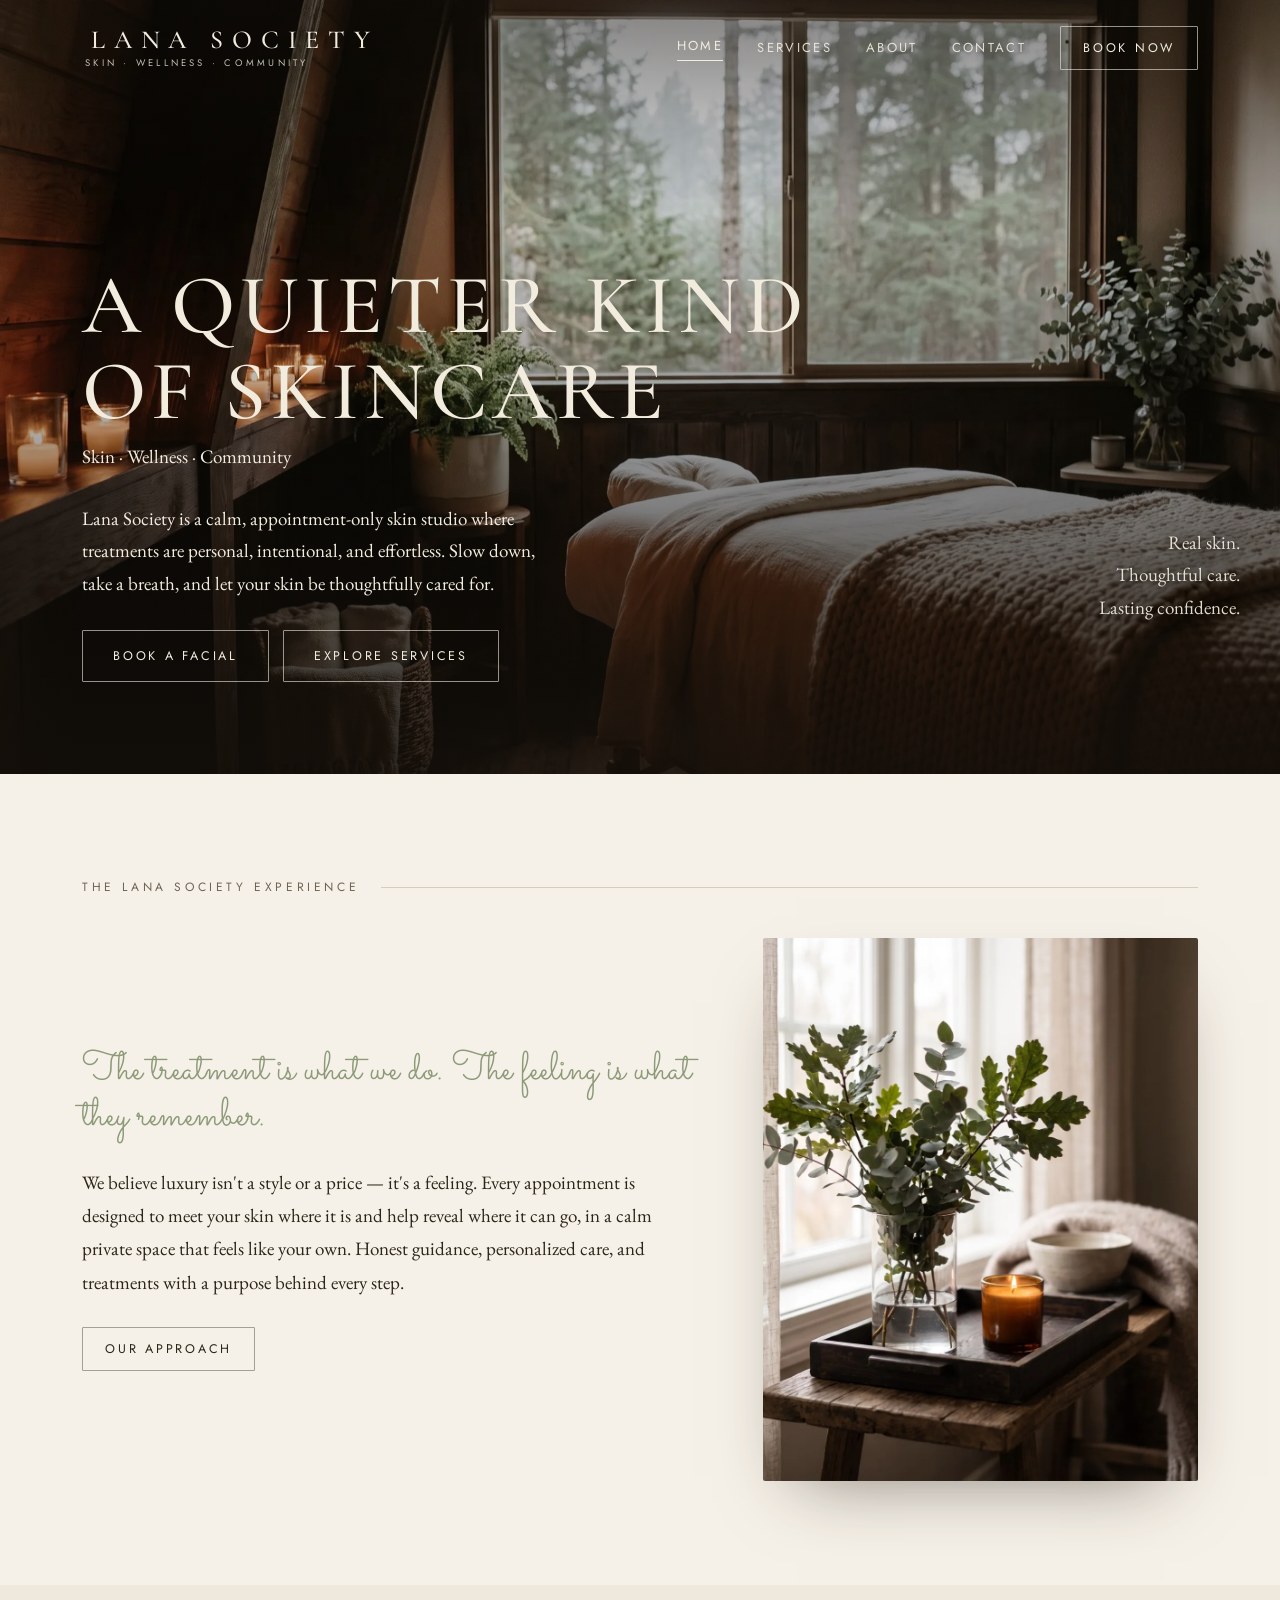
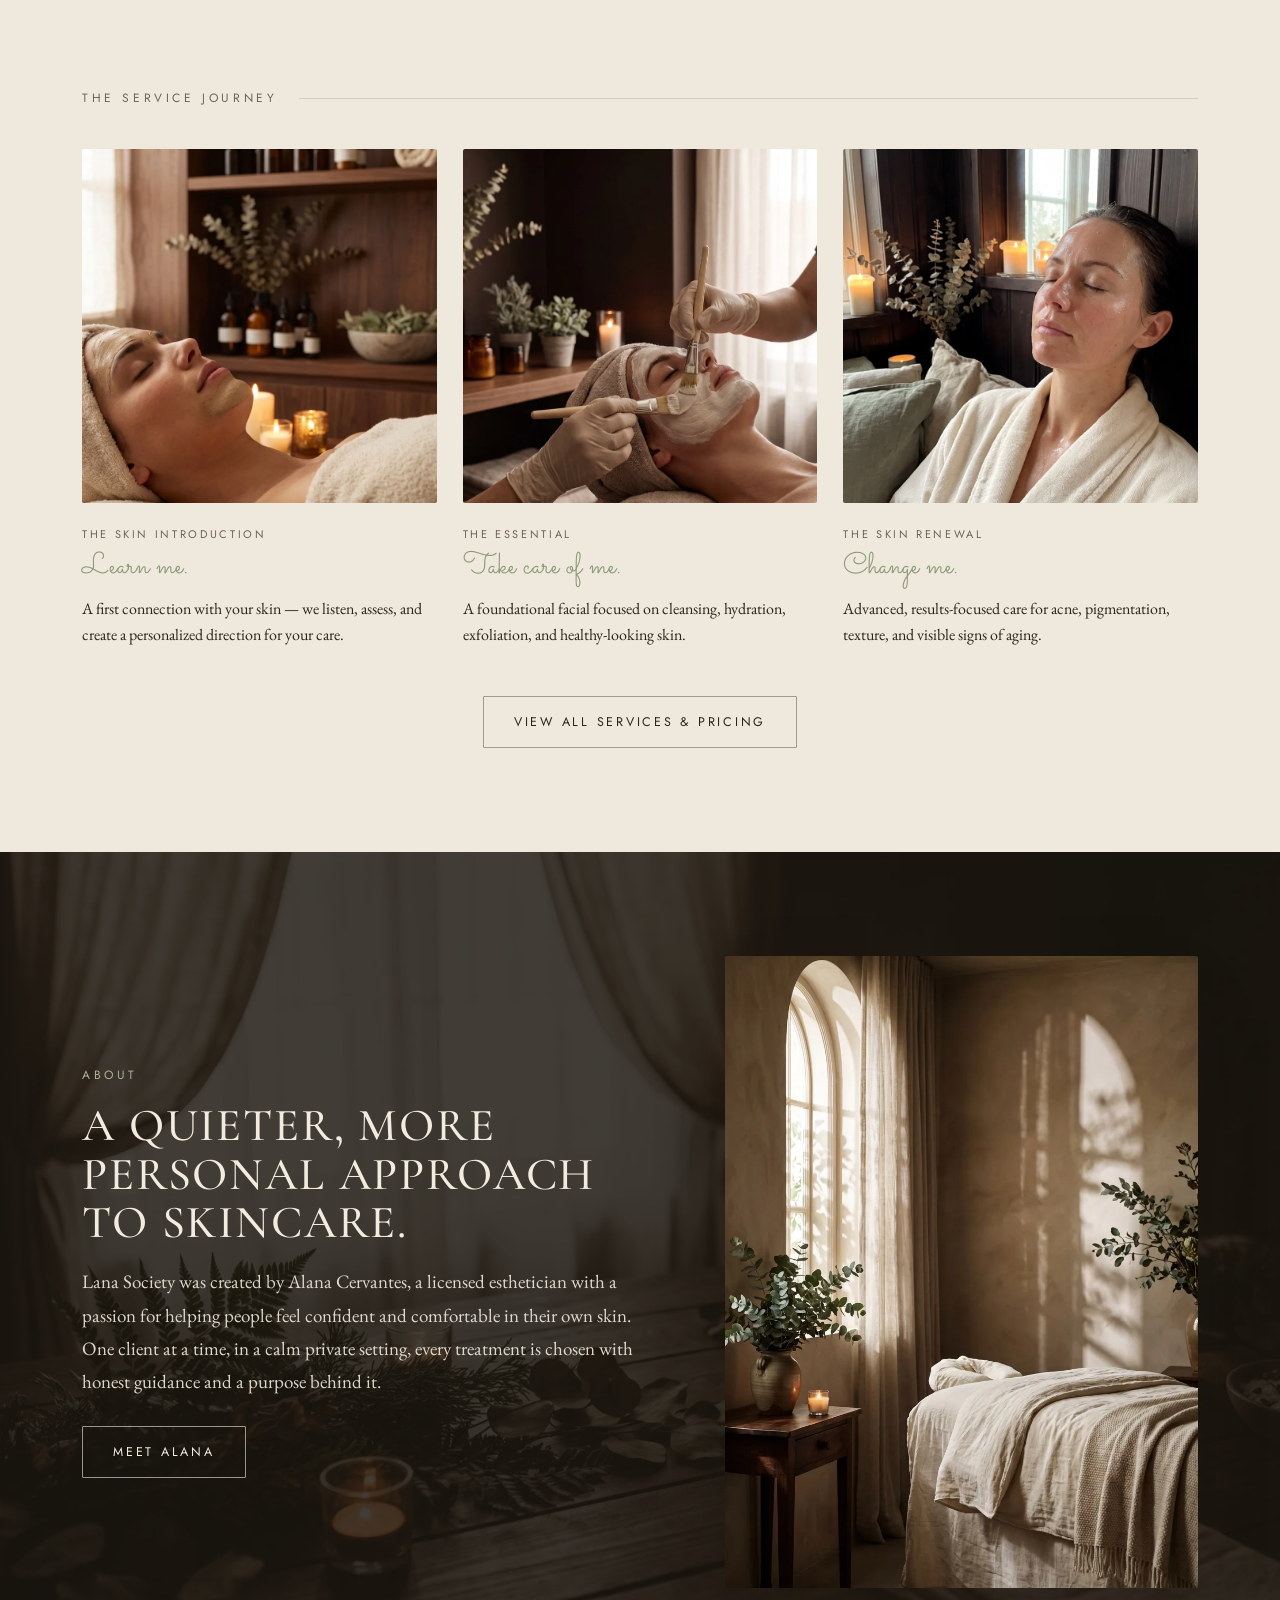
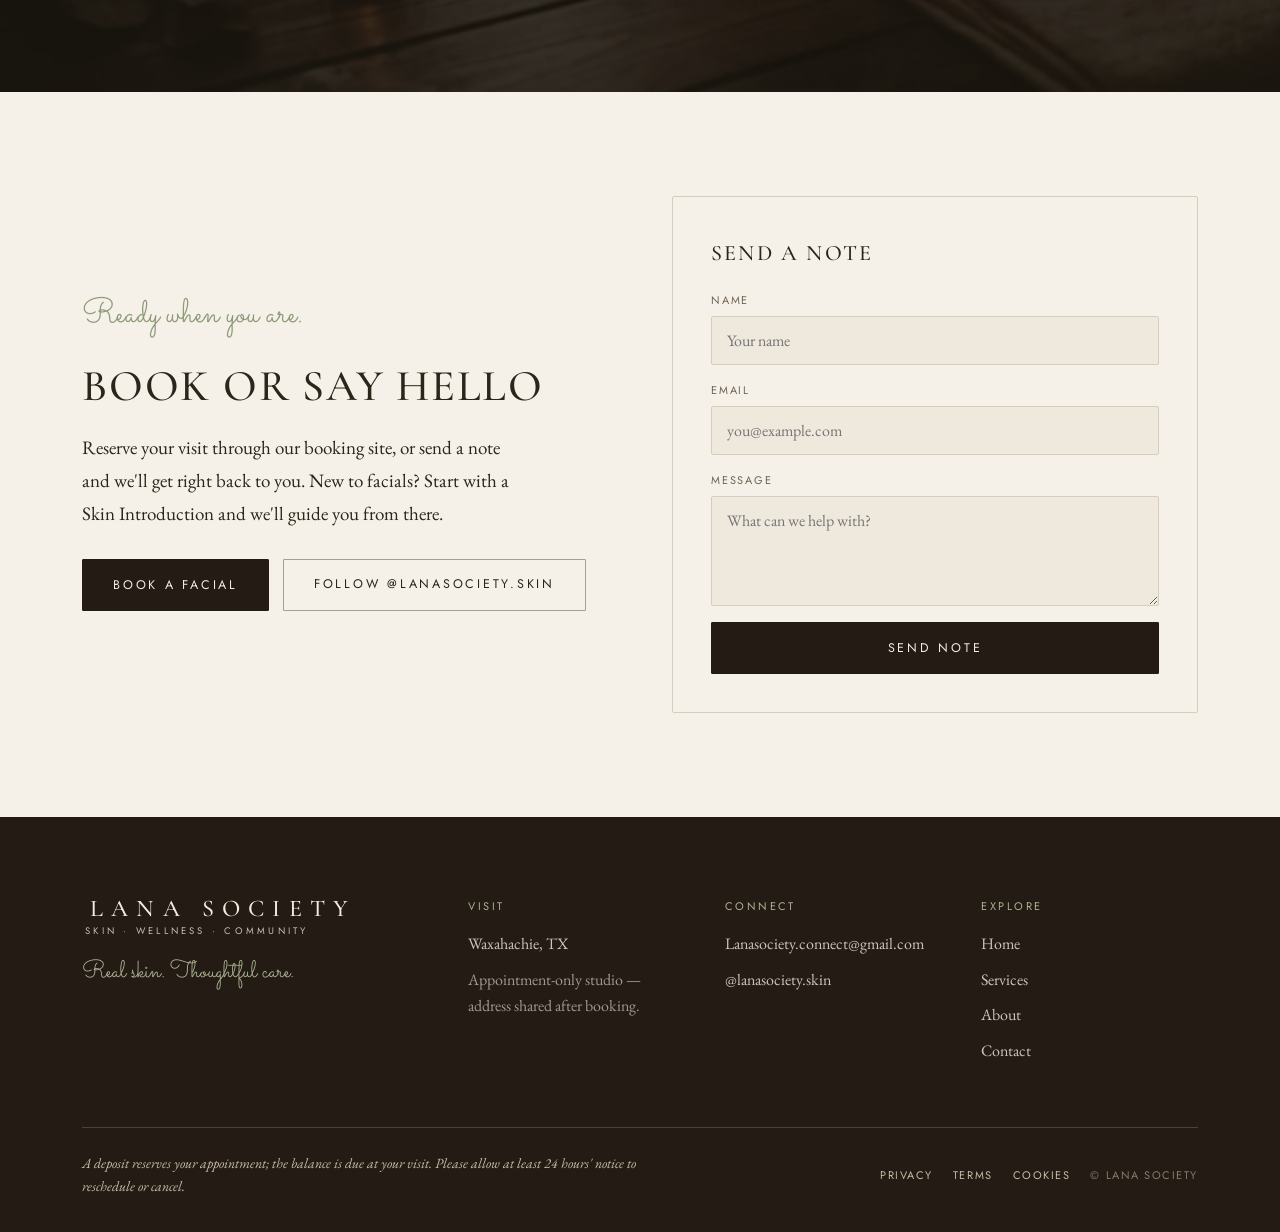
==== commit 6abb2e92: "SEO: add og:image social-share card + meta descriptions across pages Co-Authored-By: Claude Opus 4.8" ====
--- a/index.html
+++ b/index.html
@@ -14,9 +14,14 @@
   <meta property="og:description" content="A calm, appointment-only skin studio. Personalized facials, enhancements and brow services. Real skin, thoughtful care, lasting confidence.">
   <meta property="og:site_name" content="Lana Society">
   <meta property="og:locale" content="en_US">
-  <meta name="twitter:card" content="summary">
+  <meta property="og:image" content="https://www.lanasociety.com/assets/og-image.jpg">
+  <meta property="og:image:width" content="1200">
+  <meta property="og:image:height" content="630">
+  <meta property="og:image:alt" content="Lana Society — a calm, candlelit spa treatment room">
+  <meta name="twitter:card" content="summary_large_image">
   <meta name="twitter:title" content="Lana Society — Skin Studio | Waxahachie · Dallas TX">
   <meta name="twitter:description" content="A calm, appointment-only skin studio. Personalized facials, enhancements and brow services.">
+  <meta name="twitter:image" content="https://www.lanasociety.com/assets/og-image.jpg">
 
   <!-- Geo -->
   <meta name="geo.region" content="US-TX">
--- a/assets/styles.css
+++ b/assets/styles.css
@@ -166,7 +166,7 @@
 .hero::before {
   content: ""; position: absolute; inset: 0; z-index: 1;
   background:
-    linear-gradient(180deg, rgba(20,15,10,.55) 0%, rgba(20,15,10,.12) 34%, rgba(20,15,10,.5) 100%);
+    linear-gradient(180deg, rgba(20,15,10,.5) 0%, rgba(20,15,10,.10) 28%, rgba(20,15,10,.44) 66%, rgba(20,15,10,.84) 100%);
 }
 .hero-inner { position: relative; z-index: 2; width: 100%; max-width: var(--wrap); margin: 0 auto; padding: 0 32px 92px; }
 .hero h1 {
@@ -319,8 +319,7 @@
 .value p { font-family: var(--body); font-style: italic; font-size: 15px; color: var(--taupe); margin: 0; line-height: 1.6; }
 
 .about-trio { display: grid; grid-template-columns: 1.4fr 1fr 1fr; gap: 16px; }
-.about-trio .t { border-radius: 2px; overflow: hidden; aspect-ratio: 1/1; }
-.about-trio .t.wide { aspect-ratio: auto; }
+.about-trio .t { border-radius: 2px; overflow: hidden; height: 380px; }
 .about-trio img { width: 100%; height: 100%; object-fit: cover; }
 
 /* ============================================================
@@ -386,10 +385,27 @@
 /* ============================================================
    REVEAL
    ============================================================ */
-.armed [data-reveal] { opacity: 0; transform: translateY(26px); transition: opacity .8s cubic-bezier(.4,0,.2,1), transform .8s cubic-bezier(.4,0,.2,1); }
-.armed [data-reveal].in { opacity: 1; transform: none; }
+/* Ported from the Nestre marketing-site reveal system:
+   text = elastic rise (no blur), image cards = bigger travel + scale + blur-up.
+   --i is the per-element stagger index, set in site.js. */
+@media (prefers-reduced-motion: no-preference) {
+  .armed [data-reveal] {
+    opacity: 0; transform: translateY(34px);
+    transition: opacity .7s cubic-bezier(.34,1.4,.5,1), transform .7s cubic-bezier(.34,1.4,.5,1);
+    transition-delay: calc(min(var(--i,0), 12) * 55ms);
+  }
+  .armed .jcard[data-reveal],
+  .armed .experience-media[data-reveal],
+  .armed .about-media[data-reveal],
+  .armed .seasonal-media[data-reveal],
+  .armed .brow-media[data-reveal] {
+    transform: translateY(56px) scale(.94); filter: blur(6px);
+    transition: opacity .7s ease, transform .7s cubic-bezier(.34,1.4,.5,1), filter .7s ease;
+    transition-delay: calc(min(var(--i,0), 5) * 90ms);
+  }
+  .armed [data-reveal].in { opacity: 1; transform: none; filter: none; }
+}
 @media (prefers-reduced-motion: reduce) {
-  .armed [data-reveal] { opacity: 1 !important; transform: none !important; transition: none !important; }
   html { scroll-behavior: auto; }
   .jcard:hover .jcard-img img { transform: none; }
 }
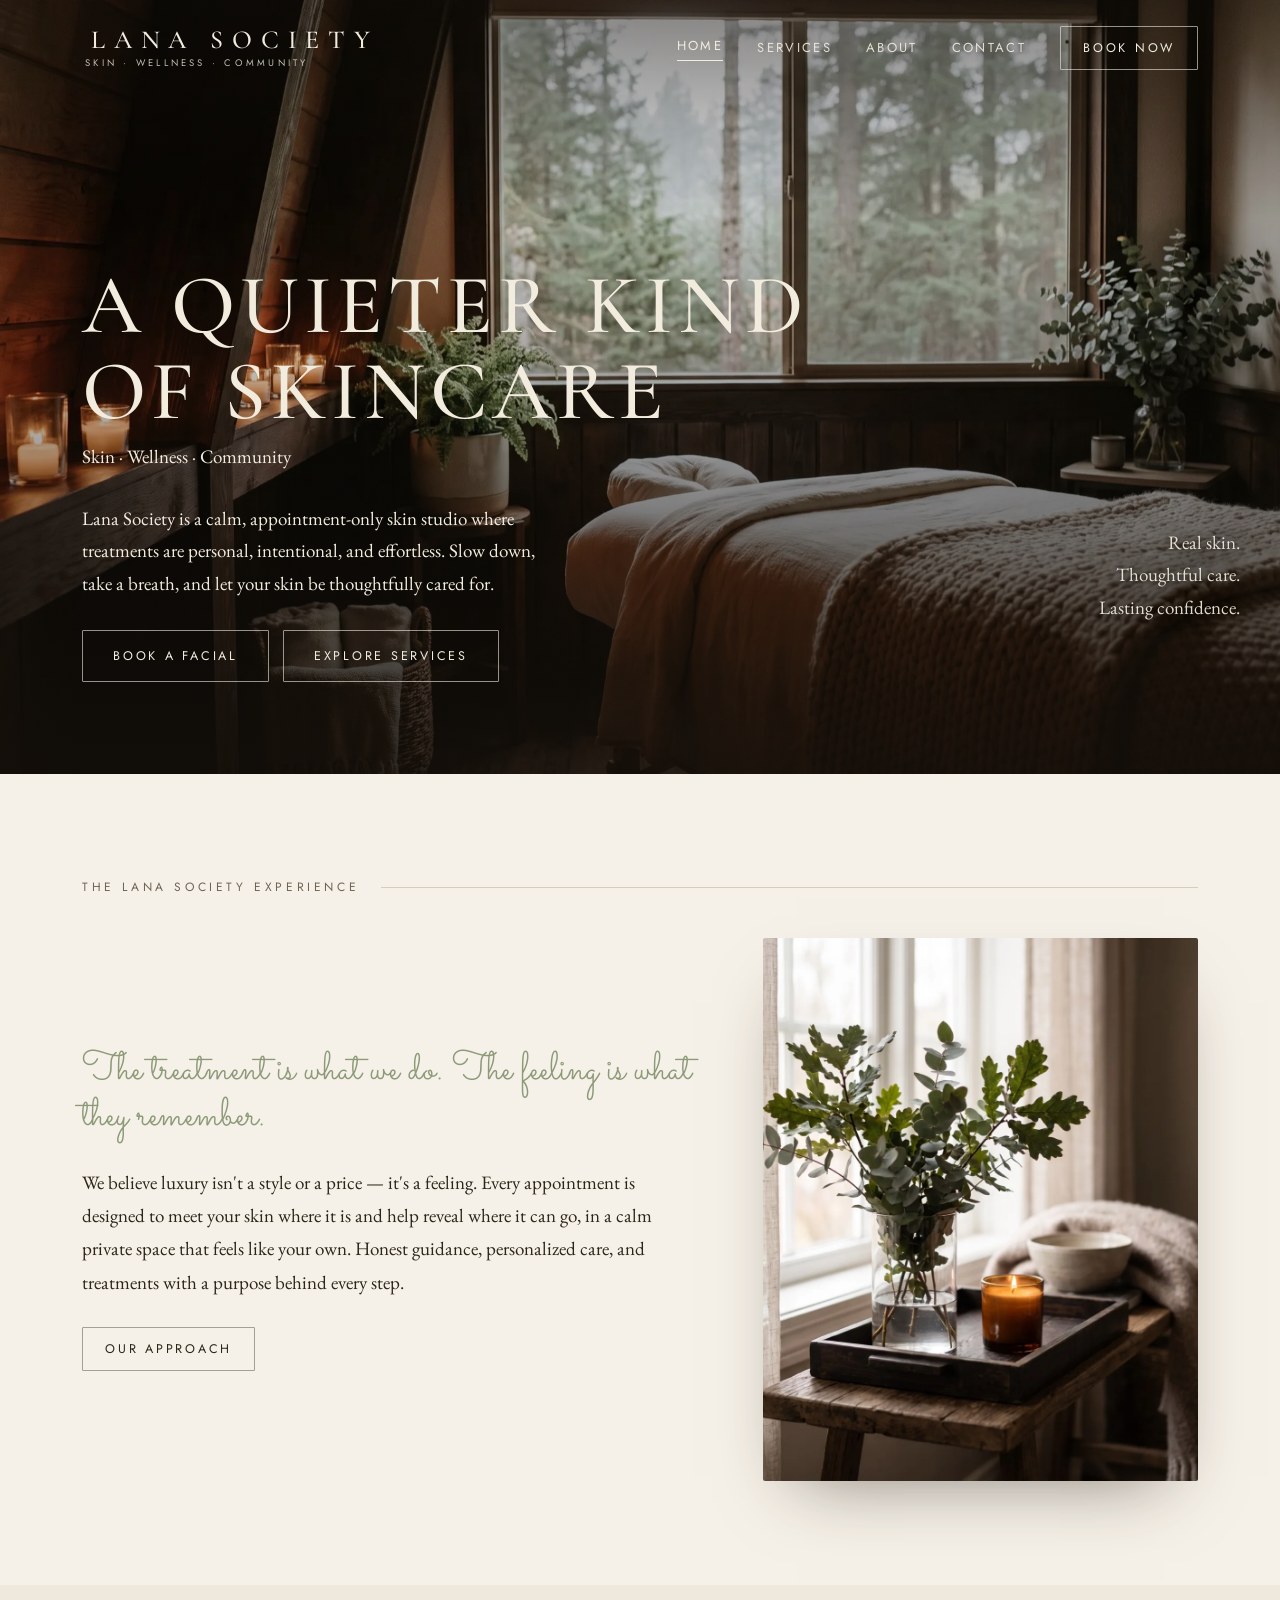
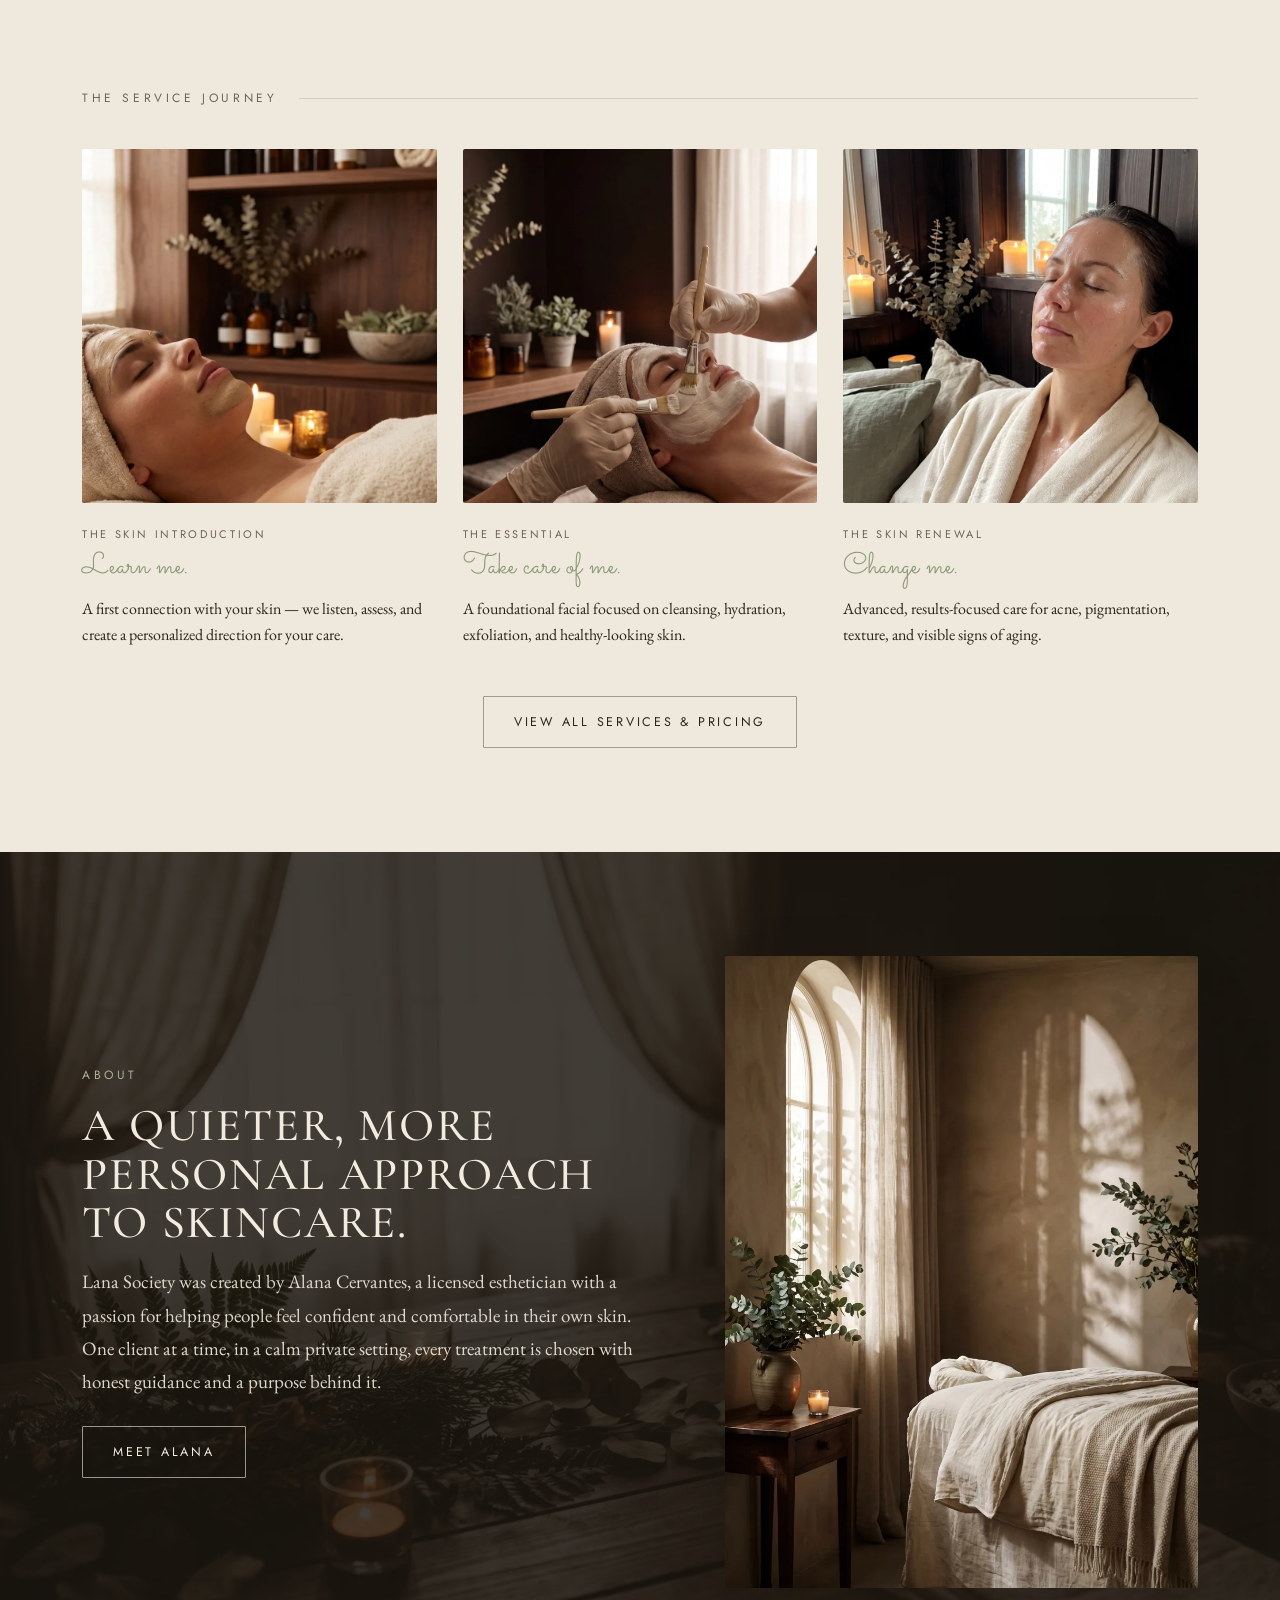
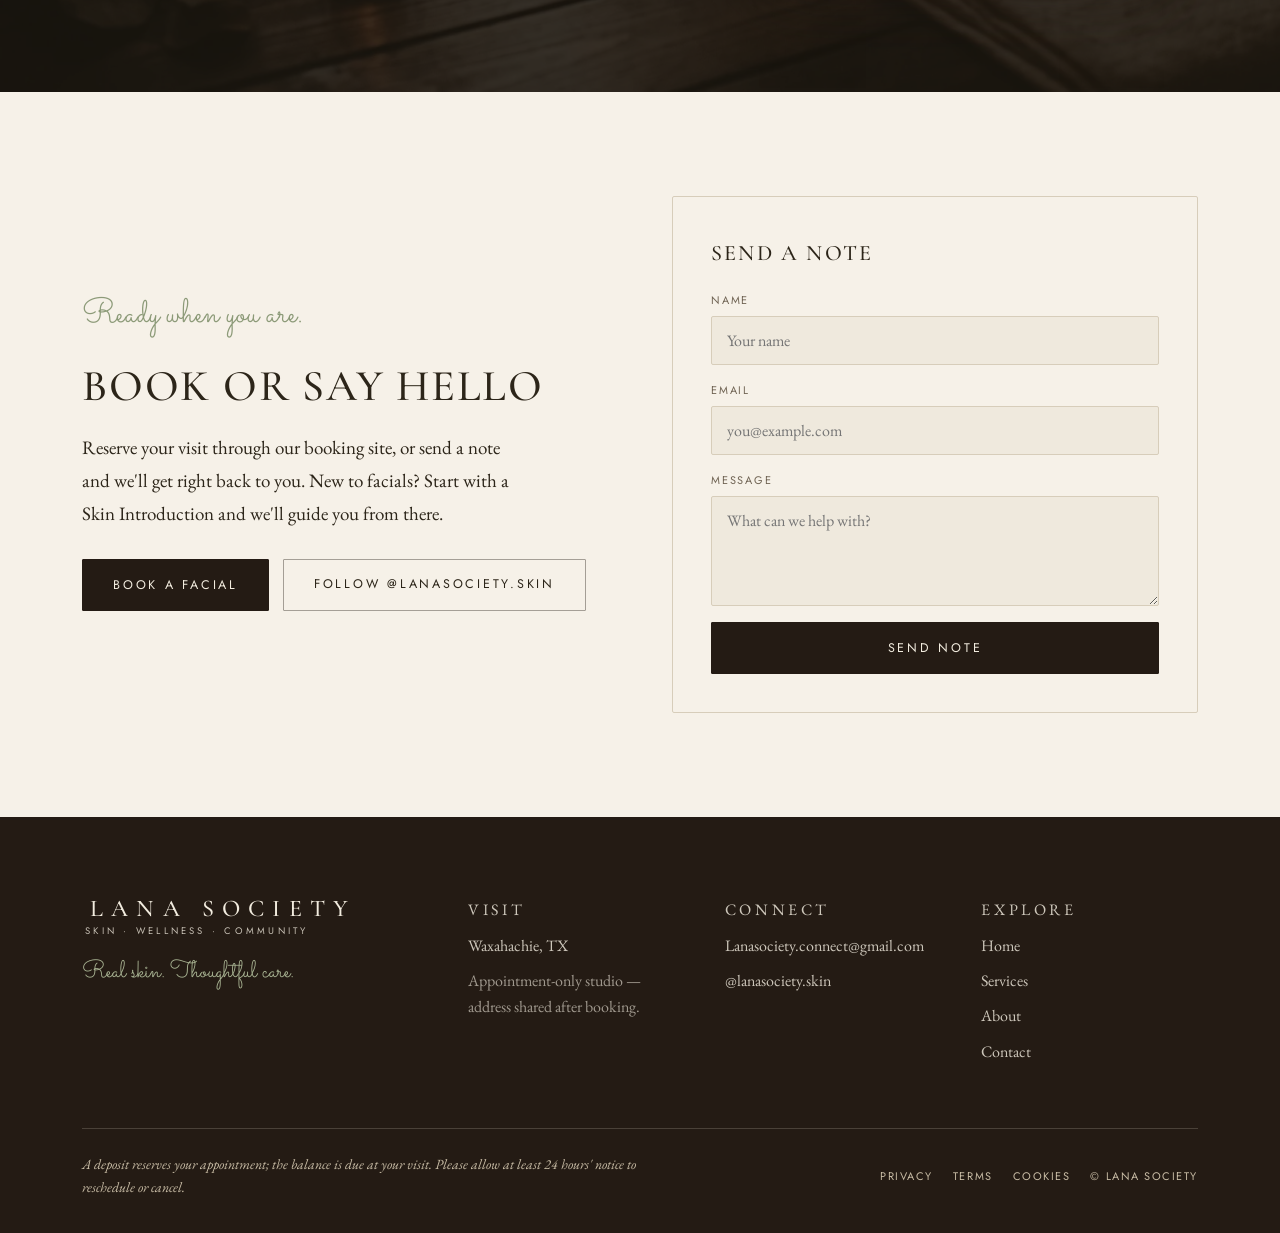
==== commit dfd9be3b: "SEO + WCAG AA audit fixes SEO / AI: - Add robots.txt, sitemap.xml, and llms.txt (AI answer-engine gr" ====
--- a/index.html
+++ b/index.html
@@ -65,6 +65,7 @@
   <link rel="stylesheet" href="assets/styles.css">
 </head>
 <body>
+  <a class="skip-link" href="#main">Skip to content</a>
 
   <!-- NAV -->
   <header class="nav" id="nav">
@@ -95,6 +96,8 @@
     <a href="#contact" onclick="closeMobileMenu()">Contact</a>
     <button class="btn btn-ghost" onclick="book()">Book Now</button>
   </div>
+
+  <main id="main">
 
   <!-- HERO -->
   <section class="hero">
@@ -226,6 +229,8 @@
     </div>
   </section>
 
+  </main>
+
   <!-- FOOTER -->
   <footer>
     <div class="footer-inner">
@@ -238,17 +243,17 @@
           <p class="footer-tag">Real skin. Thoughtful care.</p>
         </div>
         <div class="footer-col">
-          <h5>Visit</h5>
+          <p class="footer-col-label">Visit</p>
           <p>Waxahachie, TX</p>
           <p style="opacity:.6;">Appointment-only studio — address shared after booking.</p>
         </div>
         <div class="footer-col">
-          <h5>Connect</h5>
+          <p class="footer-col-label">Connect</p>
           <a href="mailto:Lanasociety.connect@gmail.com">Lanasociety.connect@gmail.com</a>
           <a href="https://instagram.com/lanasociety.skin" target="_blank" rel="noopener">@lanasociety.skin</a>
         </div>
         <div class="footer-col">
-          <h5>Explore</h5>
+          <p class="footer-col-label">Explore</p>
           <a href="index.html">Home</a>
           <a href="services.html">Services</a>
           <a href="about.html">About</a>
@@ -261,7 +266,7 @@
           <a href="legal.html#privacy">Privacy</a>
           <a href="legal.html#terms">Terms</a>
           <a href="legal.html#cookies">Cookies</a>
-          <span style="color:var(--cream-mut);opacity:.6;">© Lana Society</span>
+          <span style="color:var(--cream-mut);">© Lana Society</span>
         </div>
       </div>
     </div>
--- a/assets/styles.css
+++ b/assets/styles.css
@@ -53,6 +53,27 @@
 a { color: inherit; text-decoration: none; transition: color .18s, opacity .18s; }
 ::selection { background: var(--sage-2); color: var(--espresso); }
 
+/* ---------- A11y utilities ---------- */
+.sr-only {
+  position: absolute; width: 1px; height: 1px; padding: 0; margin: -1px;
+  overflow: hidden; clip: rect(0,0,0,0); white-space: nowrap; border: 0;
+}
+.skip-link {
+  position: fixed; top: 10px; left: 10px; z-index: 200;
+  transform: translateY(-160%); transition: transform .2s;
+  background: var(--espresso); color: var(--cream-fg);
+  font-family: var(--ui); font-size: 13px; letter-spacing: .1em; text-transform: uppercase;
+  padding: 12px 18px; border-radius: 2px;
+}
+.skip-link:focus { transform: translateY(0); }
+:focus-visible {
+  outline: 2px solid var(--sage);
+  outline-offset: 3px; border-radius: 1px;
+}
+.nav :focus-visible, .hero :focus-visible, .band-dark :focus-visible, .leaving :focus-visible, .about-hero :focus-visible {
+  outline-color: var(--sage-2);
+}
+
 /* ---------- Type helpers ---------- */
 .script { font-family: var(--script); font-weight: 400; line-height: 1; color: var(--sage); }
 .eyebrow {
@@ -169,7 +190,7 @@
     linear-gradient(180deg, rgba(20,15,10,.5) 0%, rgba(20,15,10,.10) 28%, rgba(20,15,10,.44) 66%, rgba(20,15,10,.84) 100%);
 }
 .hero-inner { position: relative; z-index: 2; width: 100%; max-width: var(--wrap); margin: 0 auto; padding: 0 32px 92px; }
-.hero h1 {
+.hero h1, .hero .hero-h1 {
   font-family: var(--serif); font-weight: 500; letter-spacing: .06em; text-transform: uppercase;
   font-size: clamp(40px, 7vw, 84px); line-height: 1.02; margin: 0 0 6px;
 }
@@ -228,7 +249,7 @@
 .concerns { display: grid; grid-template-columns: repeat(4, 1fr); gap: 0; }
 .concern { padding: 4px 30px; border-left: 1px solid var(--line-dk); }
 .concern:first-child { border-left: 0; }
-.concern h4 { font-family: var(--ui); font-size: 12px; letter-spacing: .18em; text-transform: uppercase; color: var(--sage-2); margin: 0 0 14px; font-weight: 400; }
+.concern h3 { font-family: var(--ui); font-size: 12px; letter-spacing: .18em; text-transform: uppercase; color: var(--sage-2); margin: 0 0 14px; font-weight: 400; }
 .concern p { font-family: var(--serif); font-size: 21px; line-height: 1.3; margin: 0; color: var(--cream-fg); }
 
 /* ============================================================
@@ -258,7 +279,7 @@
 .leaving-item { text-align: center; padding: 0 10px; border-left: 1px solid var(--line-dk); }
 .leaving-item:first-child { border-left: 0; }
 .leaving-item .ic { display: flex; justify-content: center; margin-bottom: 14px; color: var(--sage-2); }
-.leaving-item h5 { font-family: var(--ui); font-size: 11px; letter-spacing: .18em; text-transform: uppercase; color: var(--cream-fg); margin: 0 0 6px; font-weight: 400; }
+.leaving-item .leaving-label { font-family: var(--ui); font-size: 11px; letter-spacing: .18em; text-transform: uppercase; color: var(--cream-fg); margin: 0 0 6px; font-weight: 400; }
 .leaving-item p { font-family: var(--body); font-style: italic; font-size: 14px; color: var(--cream-mut); margin: 0; line-height: 1.4; }
 
 /* ============================================================
@@ -315,7 +336,7 @@
 .value { padding: 0 12px; border-left: 1px solid var(--line); }
 .value:first-child { border-left: 0; }
 .value .ic { display: flex; justify-content: center; margin-bottom: 18px; color: var(--sage); }
-.value h4 { font-family: var(--serif); font-weight: 500; font-size: 20px; letter-spacing: .04em; color: var(--ink); margin: 0 0 10px; }
+.value h3 { font-family: var(--serif); font-weight: 500; font-size: 20px; letter-spacing: .04em; color: var(--ink); margin: 0 0 10px; }
 .value p { font-family: var(--body); font-style: italic; font-size: 15px; color: var(--taupe); margin: 0; line-height: 1.6; }
 
 .about-trio { display: grid; grid-template-columns: 1.4fr 1fr 1fr; gap: 16px; }
@@ -373,7 +394,7 @@
 .footer-top { display: grid; grid-template-columns: 1.6fr 1fr 1fr 1fr; gap: 40px; }
 .footer-brand .brand-name { font-size: 24px; }
 .footer-tag { font-family: var(--script); font-size: 24px; color: var(--sage-2); margin: 16px 0 0; }
-.footer-col h5 { font-family: var(--ui); font-size: 11px; letter-spacing: .22em; text-transform: uppercase; color: var(--sage-2); margin: 0 0 16px; font-weight: 400; }
+.footer-col-label { font-family: var(--ui); font-size: 11px; letter-spacing: .22em; text-transform: uppercase; color: var(--sage-2); margin: 0 0 16px; font-weight: 400; }
 .footer-col a, .footer-col p { display: block; font-family: var(--body); font-size: 16px; color: var(--cream-fg); opacity: .82; margin: 0 0 9px; }
 .footer-col a:hover { opacity: 1; }
 .footer-bottom { border-top: 1px solid var(--line-dk); margin-top: 54px; padding-top: 24px; display: flex; flex-wrap: wrap; gap: 14px 28px; justify-content: space-between; align-items: center; }
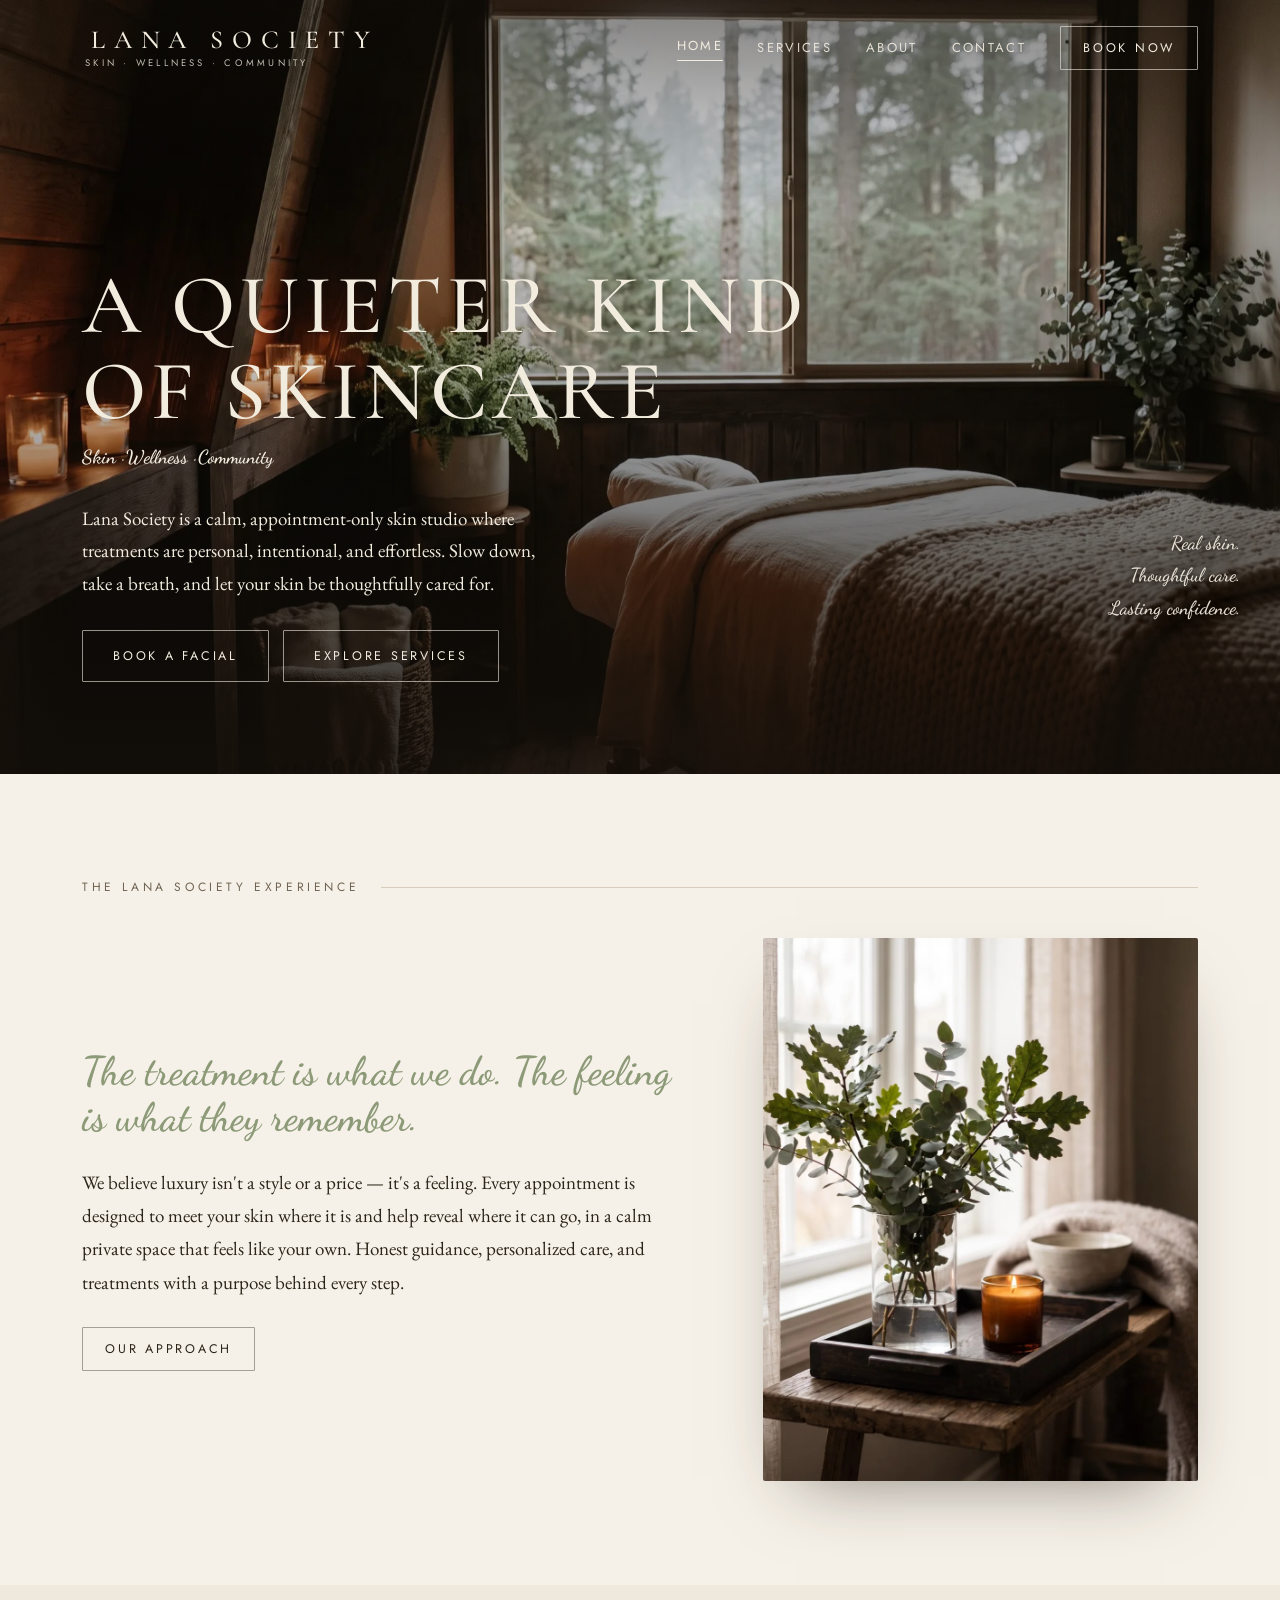
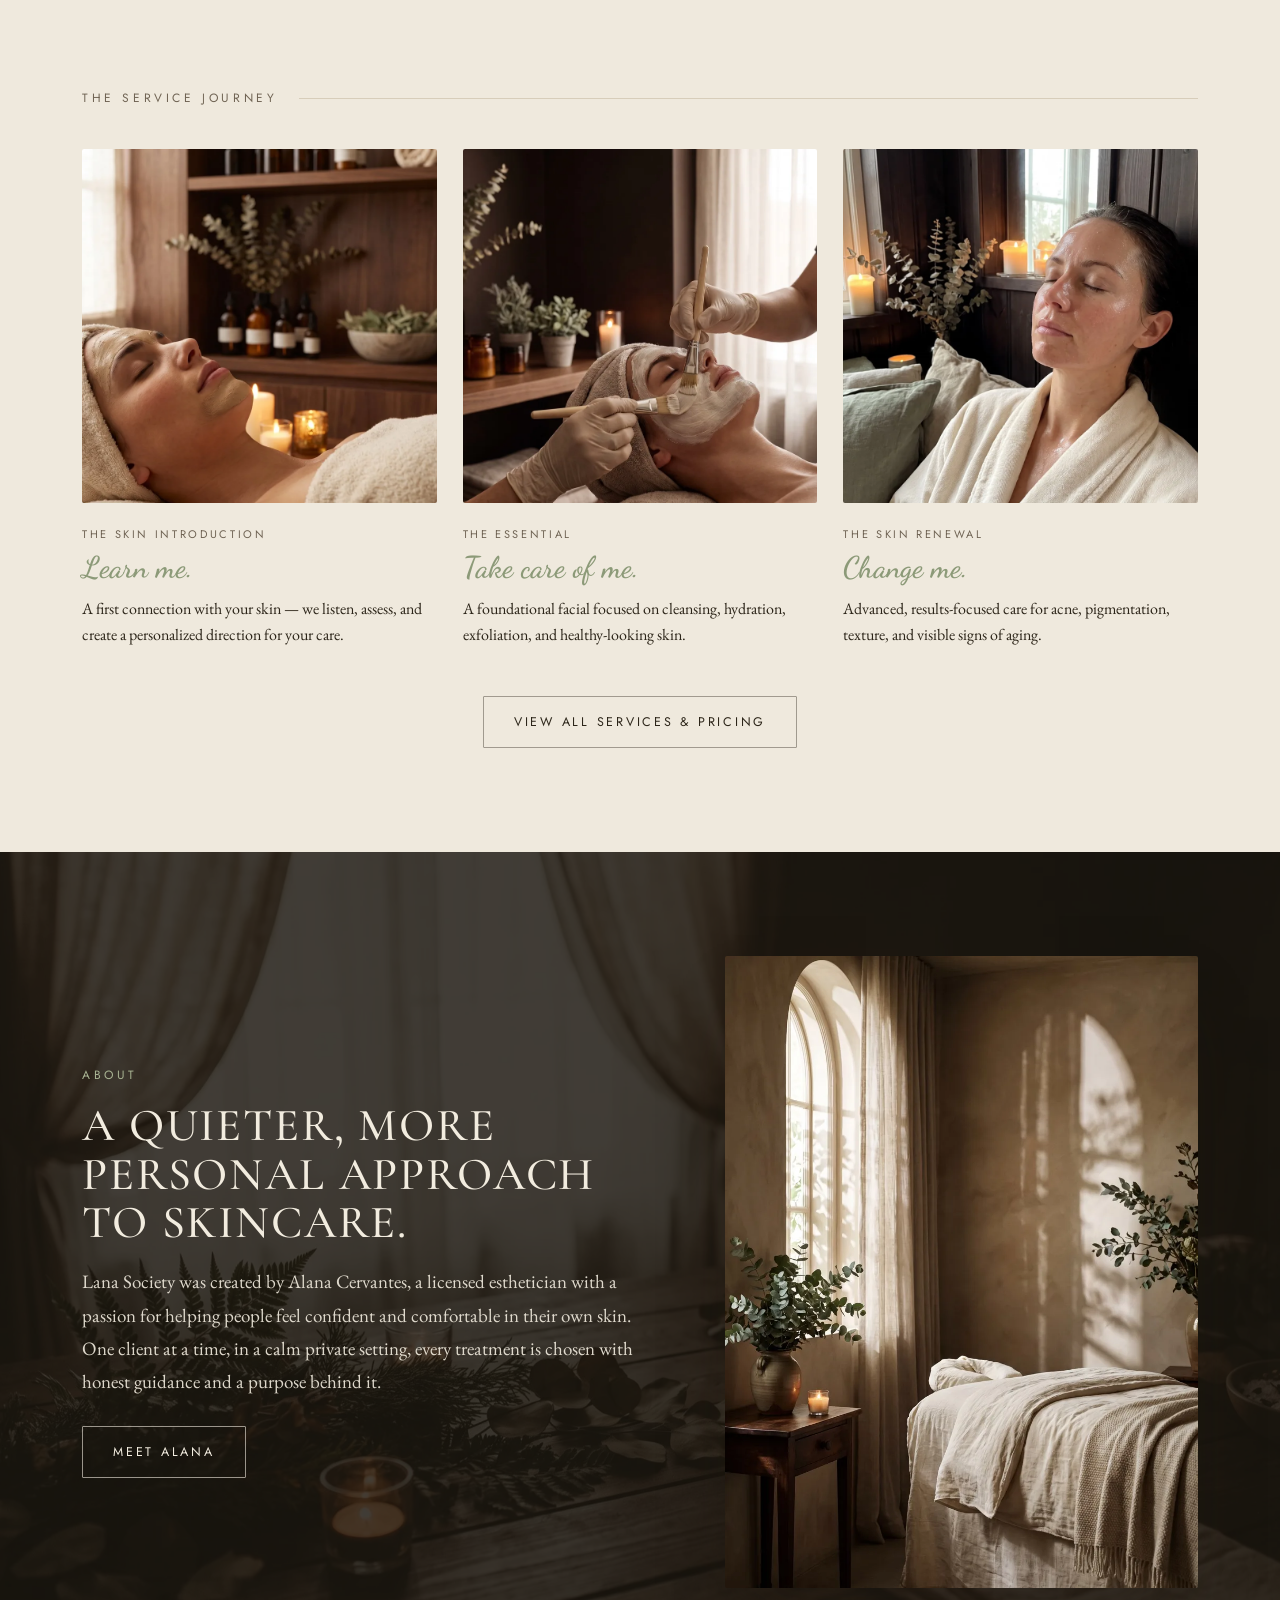
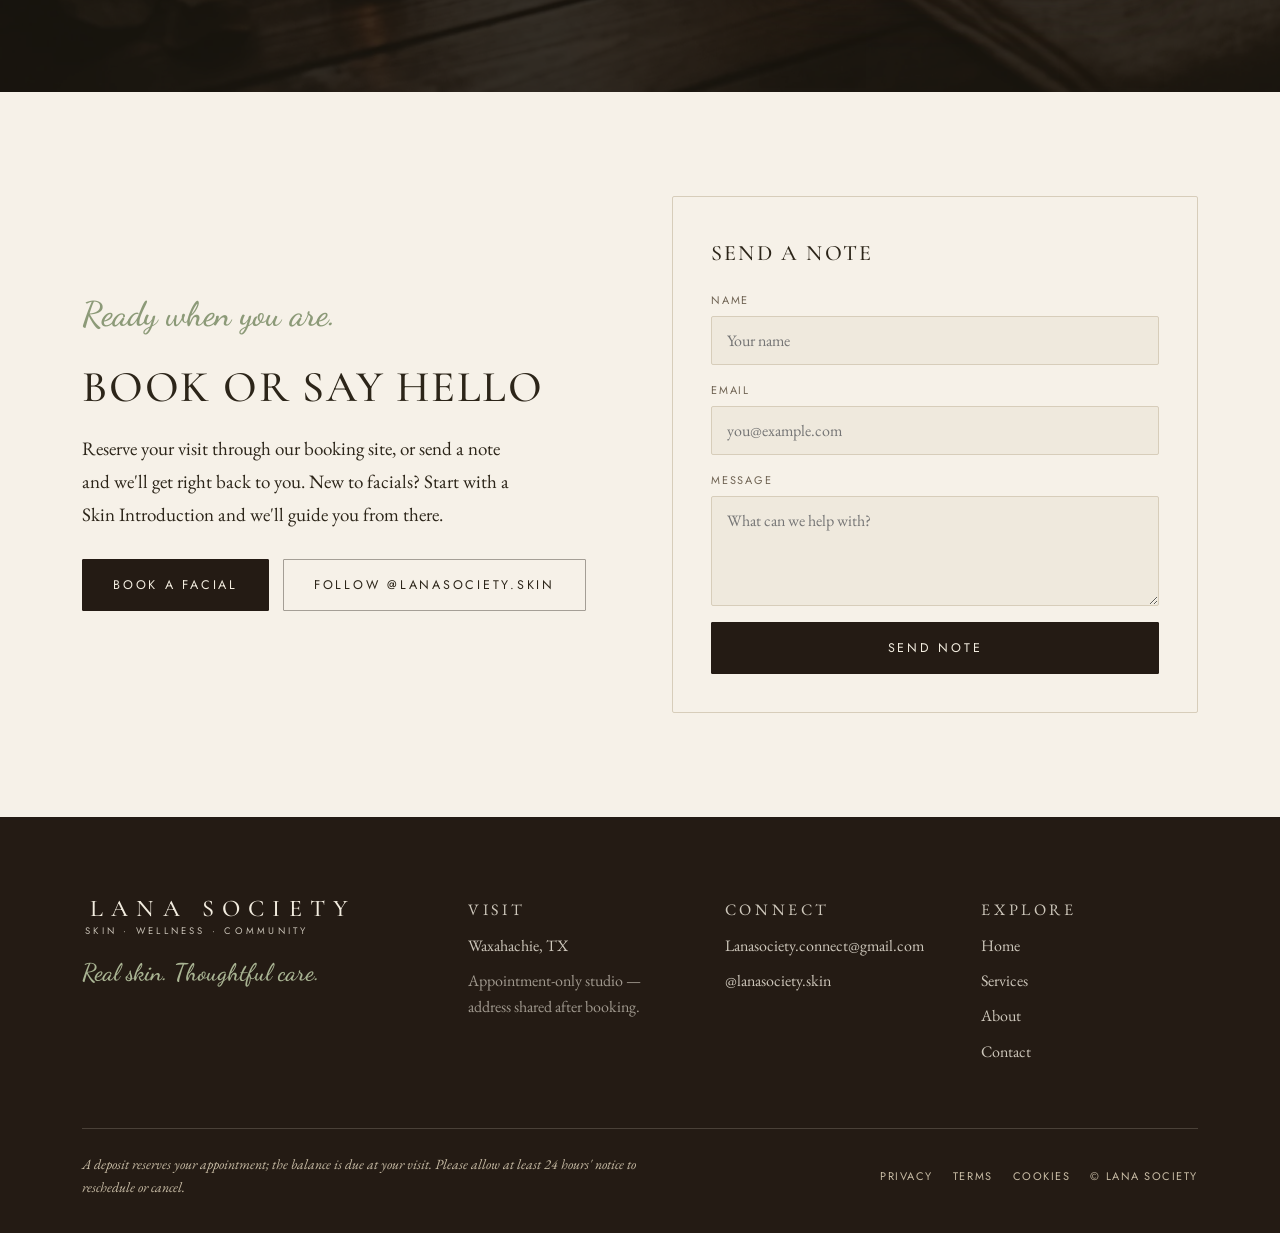
==== commit 822e8aff: "Global script font Sacramento->Dancing Script (legible); responsive overhaul - Swap thin Sacramento " ====
--- a/index.html
+++ b/index.html
@@ -61,7 +61,7 @@
   <link rel="icon" type="image/svg+xml" href="data:image/svg+xml,%3Csvg xmlns='http://www.w3.org/2000/svg' viewBox='0 0 72 120'%3E%3Cpath fill-rule='evenodd' clip-rule='evenodd' d='M44 56C43.4338 56 42.8738 56.0213 42.3164 56.0569C41.8978 56.0836 41.5058 56.2693 41.2071 56.5653C39.0702 58.6773 36.8018 60.6338 34.4684 62.44C33.7849 62.9698 34.1716 64.0658 35.0356 64.0231C36.3529 63.96 37.7049 64.0249 39.0809 64.2382C48.0996 65.6364 55.144 73.1396 55.9244 82.2338C56.9396 94.0747 47.6293 104 36 104C25.2996 104 16.5618 95.5964 16.0258 85.0293C16.0133 84.6871 16 84.3449 16 84V73.6684V61.4427C22.0284 57.9431 28.3067 53.5156 33.6916 48.0818C41.8551 39.8427 47.9609 29.288 48 16.1271C48.0258 7.26222 40.832 -0.00266593 31.9662 7.3389e-07C26.4098 0.00177851 21.712 0.432001 17.7733 1.09333C7.50578 2.81511 0 11.72 0 22.1298V46.0231C0 46.7262 0.778667 47.1591 1.368 46.7751C6.37511 43.5129 11.6036 39.464 15.7742 34.7573C15.9209 34.5929 16 34.3787 16 34.1582V24C16 22.8293 16.2578 21.7209 16.7093 20.7191C18.04 17.7671 21.1031 15.7636 24.6071 16.0222C28.8836 16.3387 32.0782 20.1253 31.9956 24.4133C31.9458 27.0169 31.4222 29.5236 30.5378 31.9262C27.9538 38.9467 22.2507 45.0649 16 50.0213C10.5004 54.3822 4.58489 57.8436 0 60.2311V69.1751V80V84V88C0 105.673 14.3271 120 32 120H36C37.3529 120 38.6862 119.919 40 119.773C57.9991 117.783 72 102.53 72 84C72 68.536 59.464 56 44 56' fill='%23241b14'/%3E%3C/svg%3E">
   <link rel="preconnect" href="https://fonts.googleapis.com">
   <link rel="preconnect" href="https://fonts.gstatic.com" crossorigin>
-  <link href="https://fonts.googleapis.com/css2?family=Cormorant+Garamond:ital,wght@0,400;0,500;0,600;1,400;1,500&family=EB+Garamond:ital,wght@0,400;0,500;1,400&family=Jost:wght@300;400;500&family=Sacramento&display=swap" rel="stylesheet">
+  <link href="https://fonts.googleapis.com/css2?family=Cormorant+Garamond:ital,wght@0,400;0,500;0,600;1,400;1,500&family=EB+Garamond:ital,wght@0,400;0,500;1,400&family=Jost:wght@300;400;500&family=Dancing+Script:wght@500;600;700&display=swap" rel="stylesheet">
   <link rel="stylesheet" href="assets/styles.css">
 </head>
 <body>
@@ -140,7 +140,7 @@
       <span class="eyebrow">The Service Journey</span>
       <hr class="rule">
     </div>
-    <div class="journey" style="grid-template-columns:repeat(3,1fr);">
+    <div class="journey">
       <article class="jcard" data-reveal>
         <div class="jcard-img"><img src="assets/treatment-eyes-closed.webp" alt="Woman relaxing with eyes closed during a facial"></div>
         <div class="jcard-kicker">The Skin Introduction</div>
--- a/assets/styles.css
+++ b/assets/styles.css
@@ -32,7 +32,7 @@
   --serif:  'Cormorant Garamond', Georgia, serif;
   --body:   'EB Garamond', Georgia, serif;
   --ui:     'Jost', system-ui, sans-serif;
-  --script: 'Sacramento', cursive;
+  --script: 'Dancing Script', 'Segoe Script', cursive;
 
   --wrap: 1180px;
 }
@@ -75,7 +75,13 @@
 }
 
 /* ---------- Type helpers ---------- */
-.script { font-family: var(--script); font-weight: 400; line-height: 1; color: var(--sage); }
+.script { font-family: var(--script); font-weight: 600; line-height: 1.05; color: var(--sage); }
+/* Dancing Script reads best with a little weight — apply everywhere the script face is used.
+   .hero .hero-script/.hero-tag need class-level specificity to beat the `.hero p` rule. */
+.hero .hero-script, .hero .hero-tag, .display-script, .experience-quote, .jcard-title,
+.leaving-lead p, .leaving-lead .script, .footer-tag {
+  font-family: var(--script); font-weight: 600;
+}
 .eyebrow {
   font-family: var(--ui); font-weight: 400;
   font-size: 12px; letter-spacing: .3em; text-transform: uppercase;
@@ -228,7 +234,7 @@
 /* ============================================================
    SERVICE JOURNEY cards
    ============================================================ */
-.journey { display: grid; grid-template-columns: repeat(4, 1fr); gap: 26px; }
+.journey { display: grid; grid-template-columns: repeat(auto-fit, minmax(230px, 1fr)); gap: 26px; }
 .jcard { background: transparent; }
 .jcard-img { aspect-ratio: 1/1; overflow: hidden; border-radius: 2px; margin-bottom: 22px; }
 .jcard-img img { width: 100%; height: 100%; object-fit: cover; transition: transform .8s ease; }
@@ -434,31 +440,42 @@
 /* ============================================================
    RESPONSIVE
    ============================================================ */
-@media (max-width: 1000px) {
-  .journey { grid-template-columns: 1fr 1fr; }
-  .leaving-grid { grid-template-columns: 1fr; gap: 30px; }
-  .concerns { grid-template-columns: 1fr 1fr; gap: 30px 0; }
-  .values-grid { grid-template-columns: 1fr 1fr; gap: 36px 20px; }
-}
-@media (max-width: 820px) {
+/* Laptop / tablet-landscape and narrow desktop windows */
+@media (max-width: 1040px) {
+  .nav { padding: 20px 0; }
   .nav-links { display: none; }
   .burger { display: inline-flex; }
-  .sec { padding-block: 72px; }
+  .concerns { grid-template-columns: repeat(2, 1fr); row-gap: 36px; }
+  .values-grid { grid-template-columns: repeat(2, 1fr); gap: 44px 28px; }
+  .leaving-grid { grid-template-columns: 1fr; gap: 36px; }
+}
+/* Tablet portrait */
+@media (max-width: 820px) {
+  .sec { padding-block: 76px; }
+  .sec-sm { padding-block: 60px; }
   .experience-grid, .seasonal-grid, .brow-grid, .about-grid, .contact-grid { grid-template-columns: 1fr; gap: 40px; }
   .enh-grid { grid-template-columns: 1fr; gap: 0; }
-  .about-trio { grid-template-columns: 1fr 1fr; }
+  .about-trio { grid-template-columns: 1fr; }
+  .about-trio .t { height: 340px; }
+  .leaving-items { grid-template-columns: repeat(2, 1fr); gap: 30px 18px; }
   .hero-tag { display: none; }
-  .callout { grid-template-columns: 1fr; gap: 20px; padding: 34px; text-align: center; }
+  .callout { grid-template-columns: 1fr; gap: 22px; padding: 36px; text-align: center; justify-items: center; }
   .callout .divider { display: none; }
-  .footer-top { grid-template-columns: 1fr 1fr; gap: 32px; }
+  .footer-top { grid-template-columns: 1fr 1fr; gap: 34px; }
   .form-row { grid-template-columns: 1fr; }
 }
-@media (max-width: 540px) {
-  .journey, .concerns, .values-grid, .about-trio, .leaving-items { grid-template-columns: 1fr; }
-  .leaving-items { gap: 22px; }
-  .leaving-item, .concern, .value { border-left: 0; border-top: 1px solid var(--line-dk); padding-top: 22px; }
+/* Mobile */
+@media (max-width: 520px) {
+  .concerns, .values-grid, .leaving-items { grid-template-columns: 1fr; gap: 0; }
+  .leaving-item, .concern, .value {
+    border-left: 0; border-top: 1px solid var(--line-dk);
+    padding: 22px 0 0; margin-top: 22px;
+  }
+  .leaving-item:first-child, .concern:first-child, .value:first-child { border-top: 0; margin-top: 0; padding-top: 0; }
   .value { border-top-color: var(--line); }
+  .footer-top { grid-template-columns: 1fr; gap: 30px; }
+  .footer-bottom { flex-direction: column; align-items: flex-start; }
   .wrap { padding-inline: 22px; }
-  .hero-inner { padding-inline: 22px; }
+  .hero-inner { padding-inline: 22px; padding-bottom: 76px; }
   body { font-size: 17px; }
 }
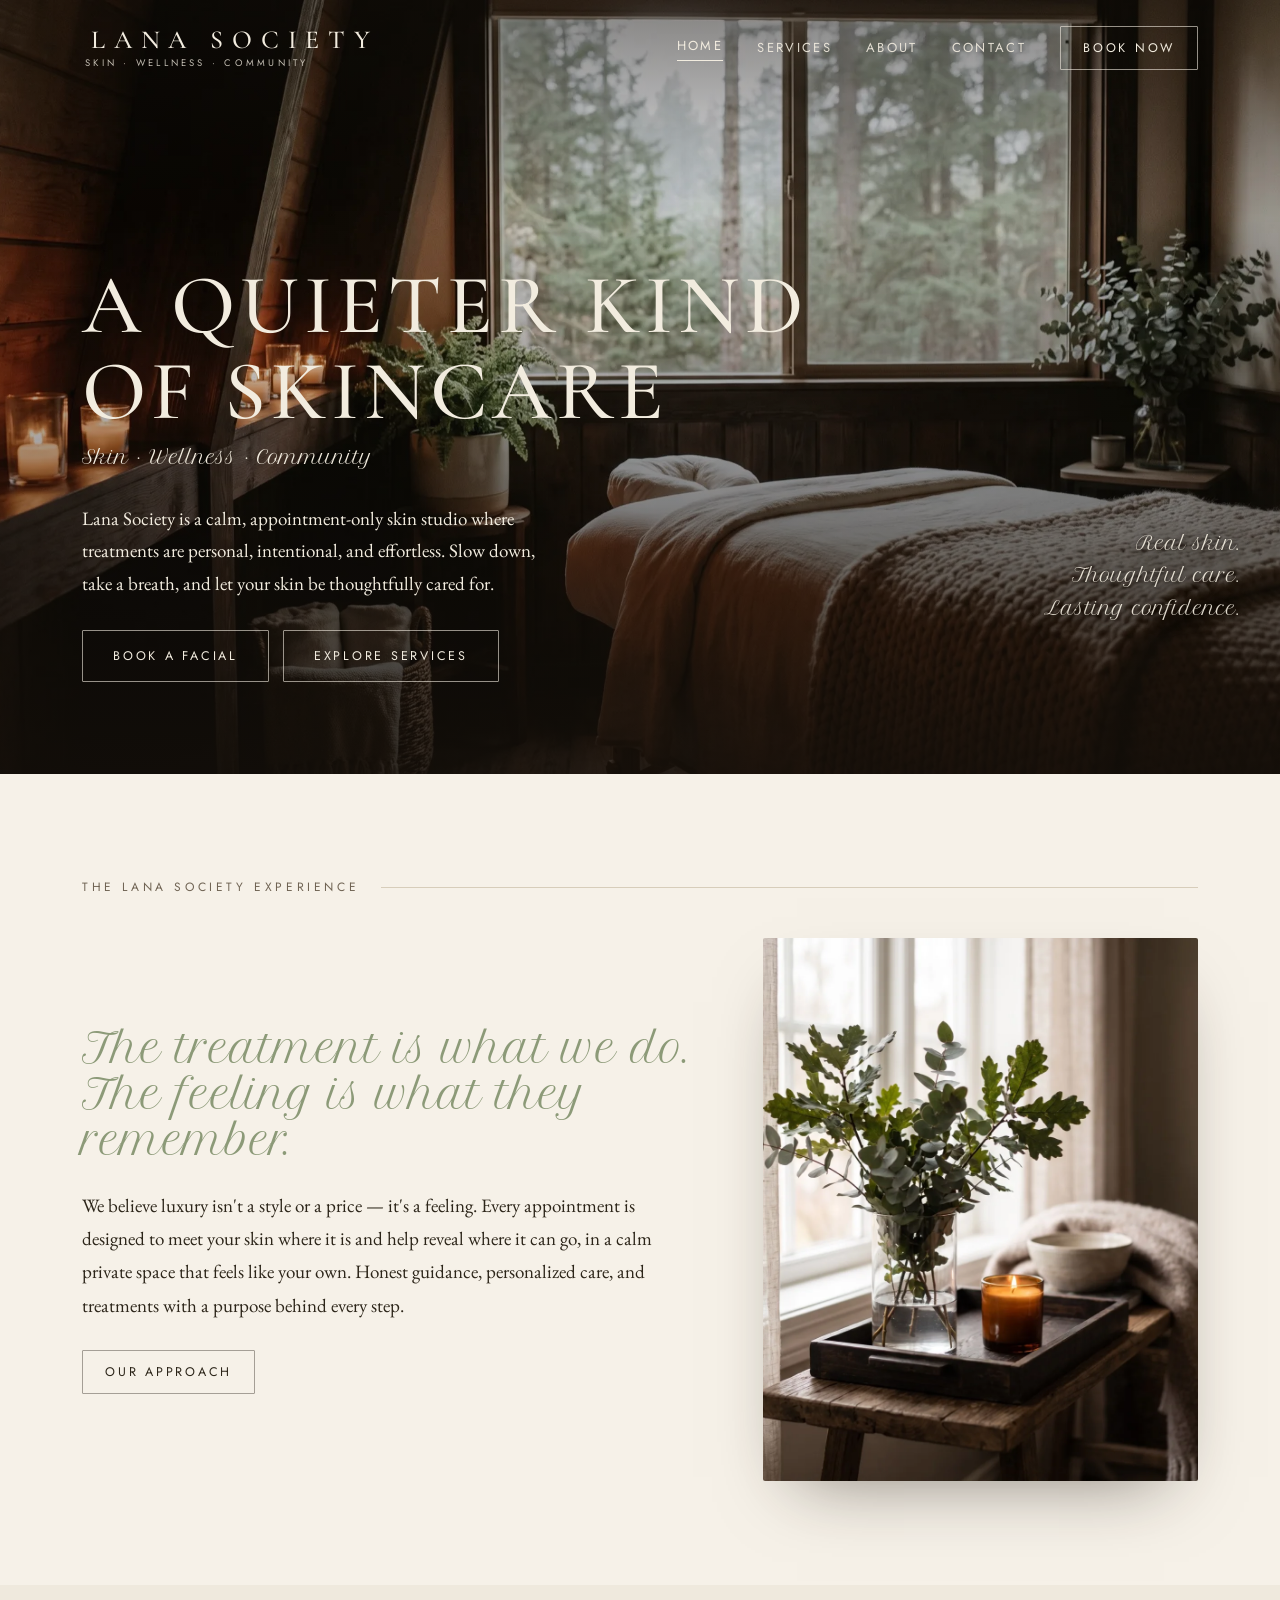
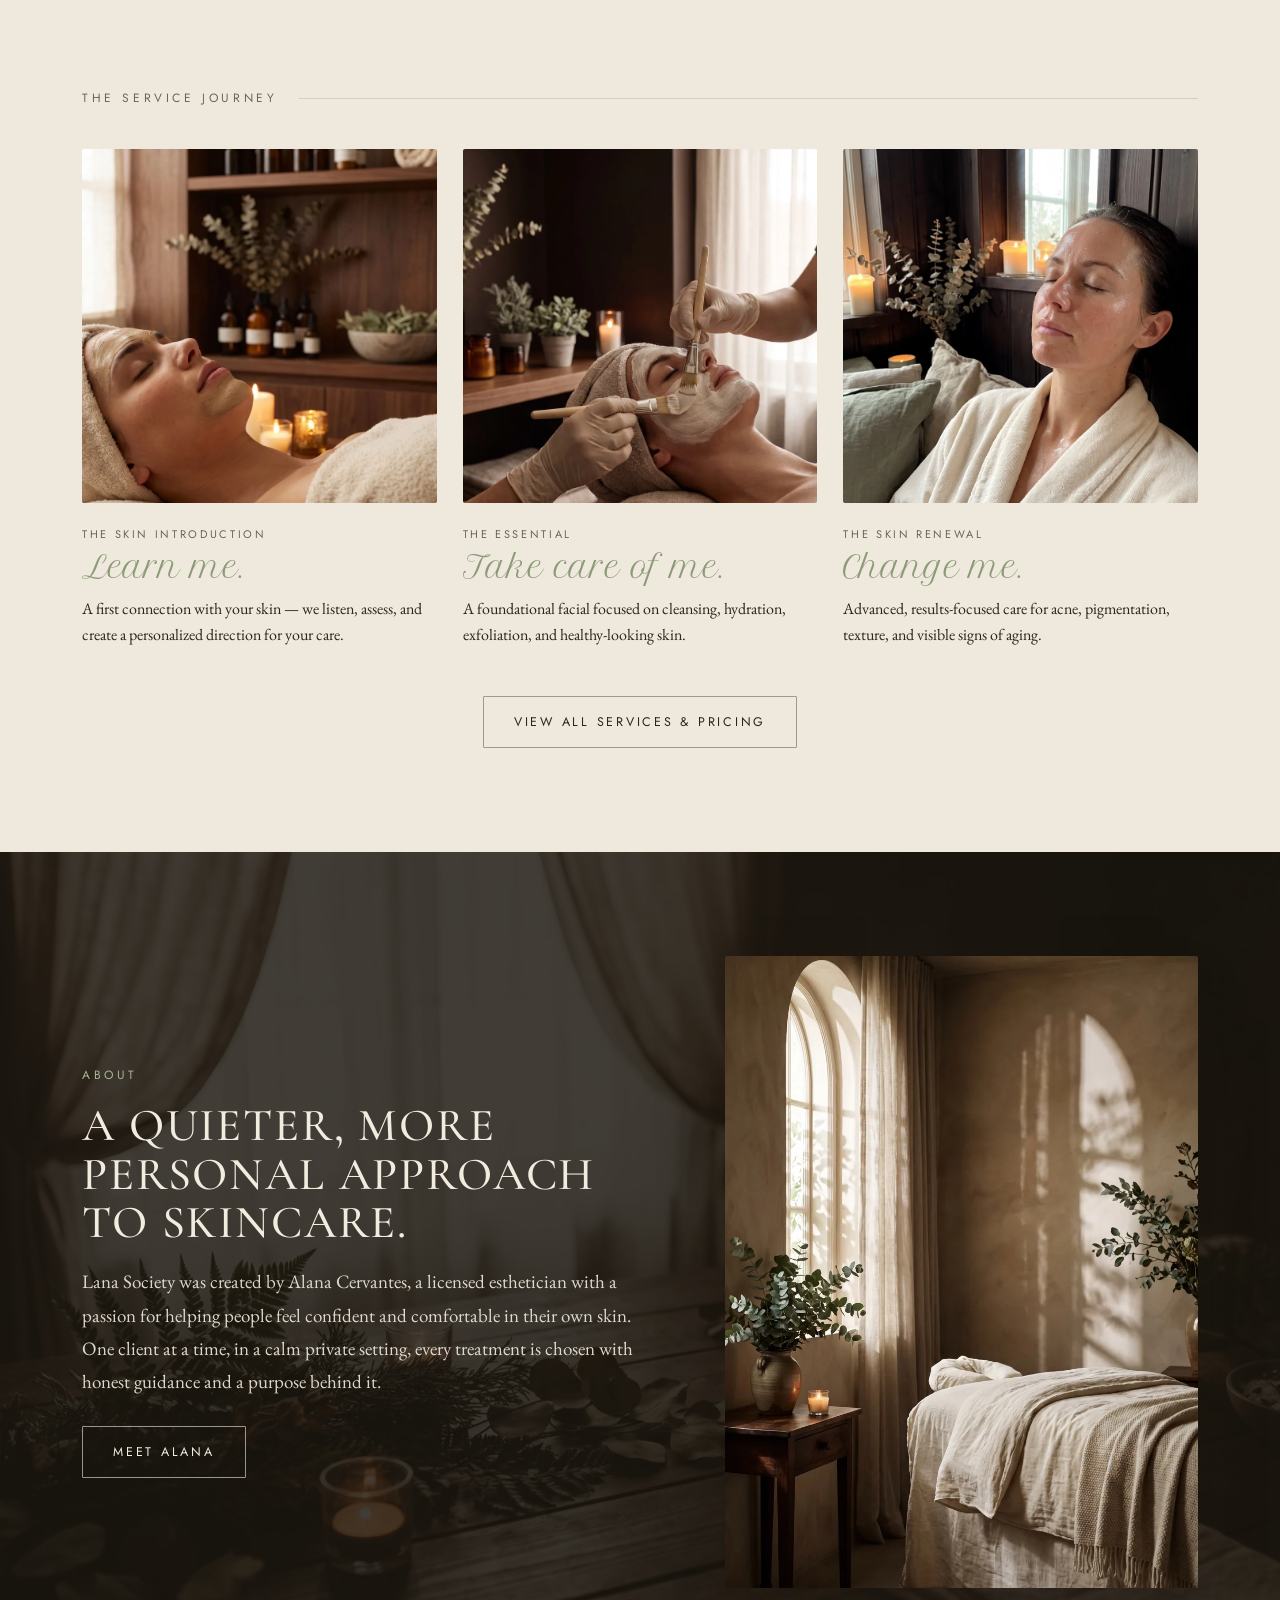
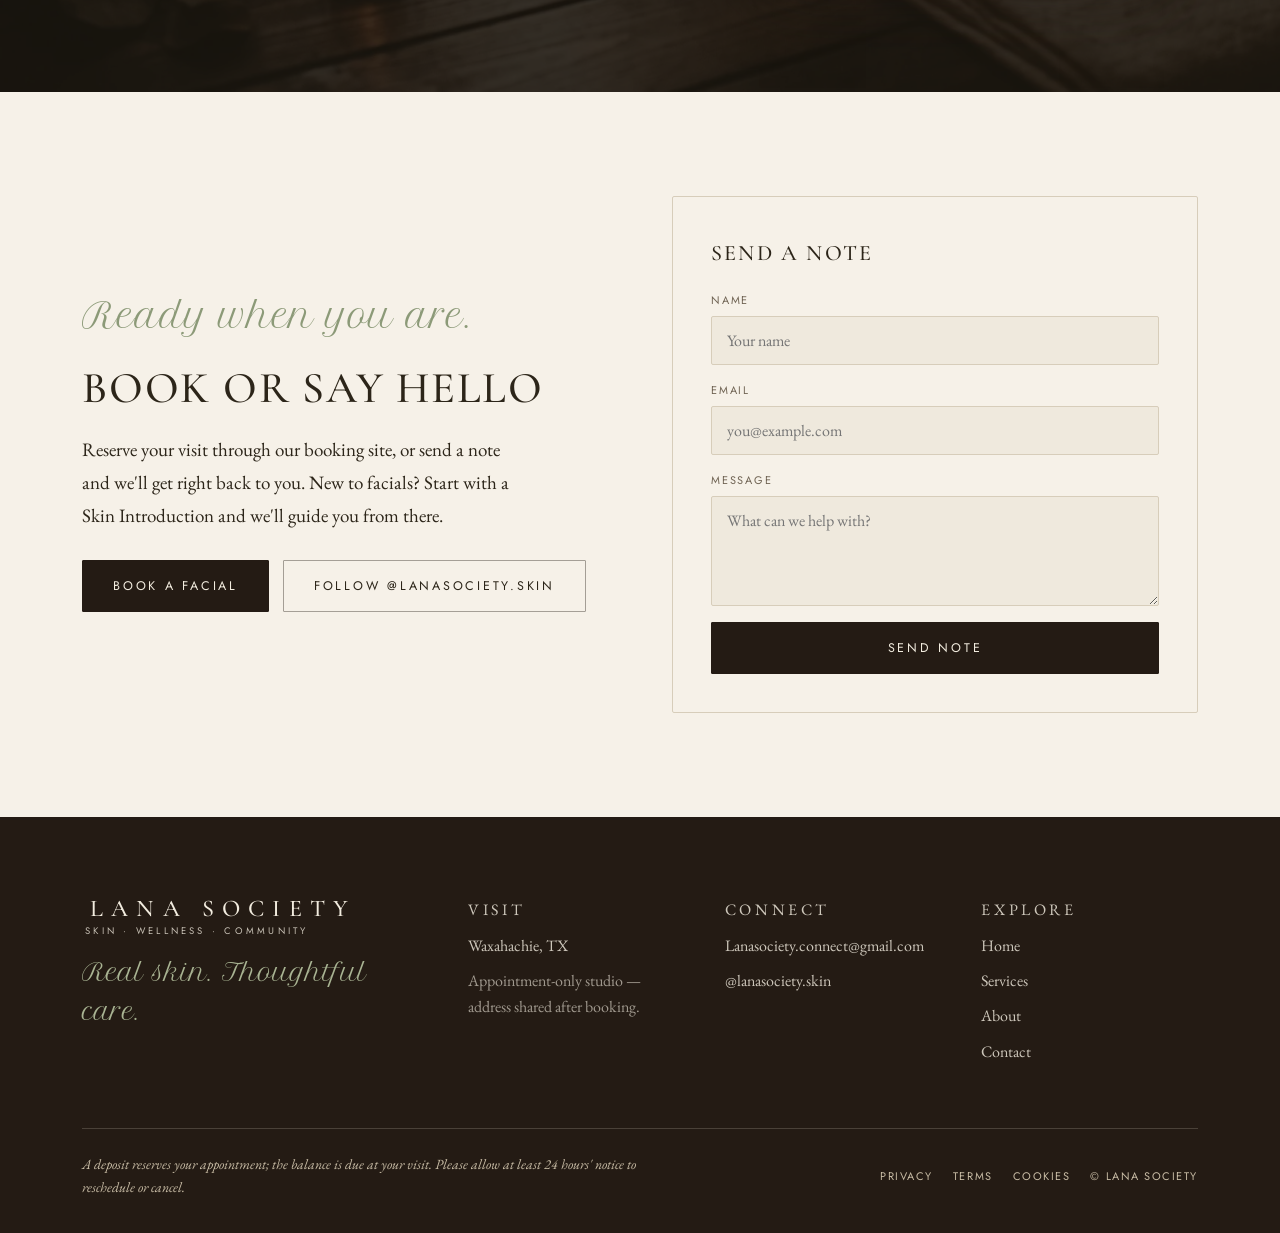
==== commit 1dee3d4b: "Script accent -> Petit Formal Script (free, OFL, Seramonde-style look-alike) Seramonde is personal-u" ====
--- a/index.html
+++ b/index.html
@@ -61,7 +61,7 @@
   <link rel="icon" type="image/svg+xml" href="data:image/svg+xml,%3Csvg xmlns='http://www.w3.org/2000/svg' viewBox='0 0 72 120'%3E%3Cpath fill-rule='evenodd' clip-rule='evenodd' d='M44 56C43.4338 56 42.8738 56.0213 42.3164 56.0569C41.8978 56.0836 41.5058 56.2693 41.2071 56.5653C39.0702 58.6773 36.8018 60.6338 34.4684 62.44C33.7849 62.9698 34.1716 64.0658 35.0356 64.0231C36.3529 63.96 37.7049 64.0249 39.0809 64.2382C48.0996 65.6364 55.144 73.1396 55.9244 82.2338C56.9396 94.0747 47.6293 104 36 104C25.2996 104 16.5618 95.5964 16.0258 85.0293C16.0133 84.6871 16 84.3449 16 84V73.6684V61.4427C22.0284 57.9431 28.3067 53.5156 33.6916 48.0818C41.8551 39.8427 47.9609 29.288 48 16.1271C48.0258 7.26222 40.832 -0.00266593 31.9662 7.3389e-07C26.4098 0.00177851 21.712 0.432001 17.7733 1.09333C7.50578 2.81511 0 11.72 0 22.1298V46.0231C0 46.7262 0.778667 47.1591 1.368 46.7751C6.37511 43.5129 11.6036 39.464 15.7742 34.7573C15.9209 34.5929 16 34.3787 16 34.1582V24C16 22.8293 16.2578 21.7209 16.7093 20.7191C18.04 17.7671 21.1031 15.7636 24.6071 16.0222C28.8836 16.3387 32.0782 20.1253 31.9956 24.4133C31.9458 27.0169 31.4222 29.5236 30.5378 31.9262C27.9538 38.9467 22.2507 45.0649 16 50.0213C10.5004 54.3822 4.58489 57.8436 0 60.2311V69.1751V80V84V88C0 105.673 14.3271 120 32 120H36C37.3529 120 38.6862 119.919 40 119.773C57.9991 117.783 72 102.53 72 84C72 68.536 59.464 56 44 56' fill='%23241b14'/%3E%3C/svg%3E">
   <link rel="preconnect" href="https://fonts.googleapis.com">
   <link rel="preconnect" href="https://fonts.gstatic.com" crossorigin>
-  <link href="https://fonts.googleapis.com/css2?family=Cormorant+Garamond:ital,wght@0,400;0,500;0,600;1,400;1,500&family=EB+Garamond:ital,wght@0,400;0,500;1,400&family=Jost:wght@300;400;500&family=Dancing+Script:wght@500;600;700&display=swap" rel="stylesheet">
+  <link href="https://fonts.googleapis.com/css2?family=Cormorant+Garamond:ital,wght@0,400;0,500;0,600;1,400;1,500&family=EB+Garamond:ital,wght@0,400;0,500;1,400&family=Jost:wght@300;400;500&family=Petit+Formal+Script&display=swap" rel="stylesheet">
   <link rel="stylesheet" href="assets/styles.css">
 </head>
 <body>
--- a/assets/styles.css
+++ b/assets/styles.css
@@ -32,7 +32,7 @@
   --serif:  'Cormorant Garamond', Georgia, serif;
   --body:   'EB Garamond', Georgia, serif;
   --ui:     'Jost', system-ui, sans-serif;
-  --script: 'Dancing Script', 'Segoe Script', cursive;
+  --script: 'Petit Formal Script', 'Segoe Script', cursive;
 
   --wrap: 1180px;
 }
@@ -75,12 +75,12 @@
 }
 
 /* ---------- Type helpers ---------- */
-.script { font-family: var(--script); font-weight: 600; line-height: 1.05; color: var(--sage); }
-/* Dancing Script reads best with a little weight — apply everywhere the script face is used.
+.script { font-family: var(--script); font-weight: 400; line-height: 1.1; color: var(--sage); }
+/* Script face applied everywhere it's used (Petit Formal Script is single-weight 400).
    .hero .hero-script/.hero-tag need class-level specificity to beat the `.hero p` rule. */
 .hero .hero-script, .hero .hero-tag, .display-script, .experience-quote, .jcard-title,
 .leaving-lead p, .leaving-lead .script, .footer-tag {
-  font-family: var(--script); font-weight: 600;
+  font-family: var(--script); font-weight: 400;
 }
 .eyebrow {
   font-family: var(--ui); font-weight: 400;
